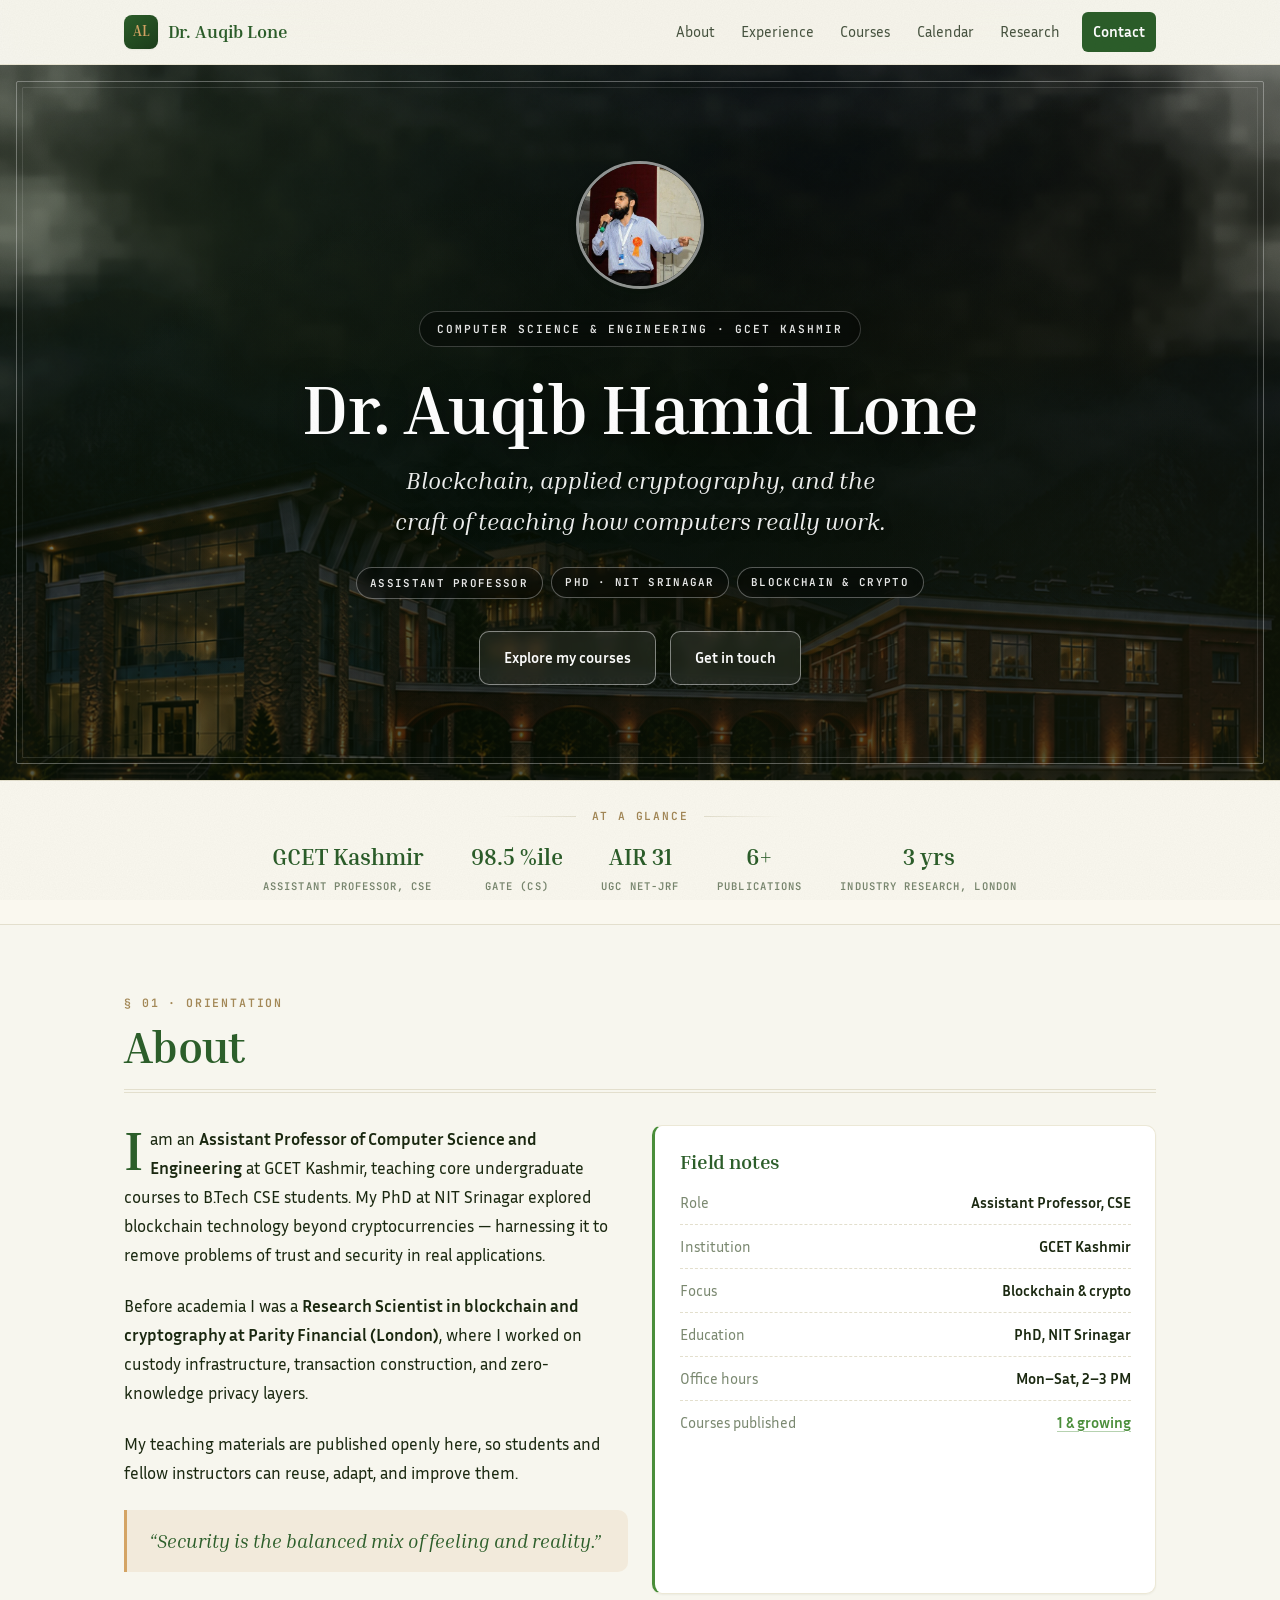
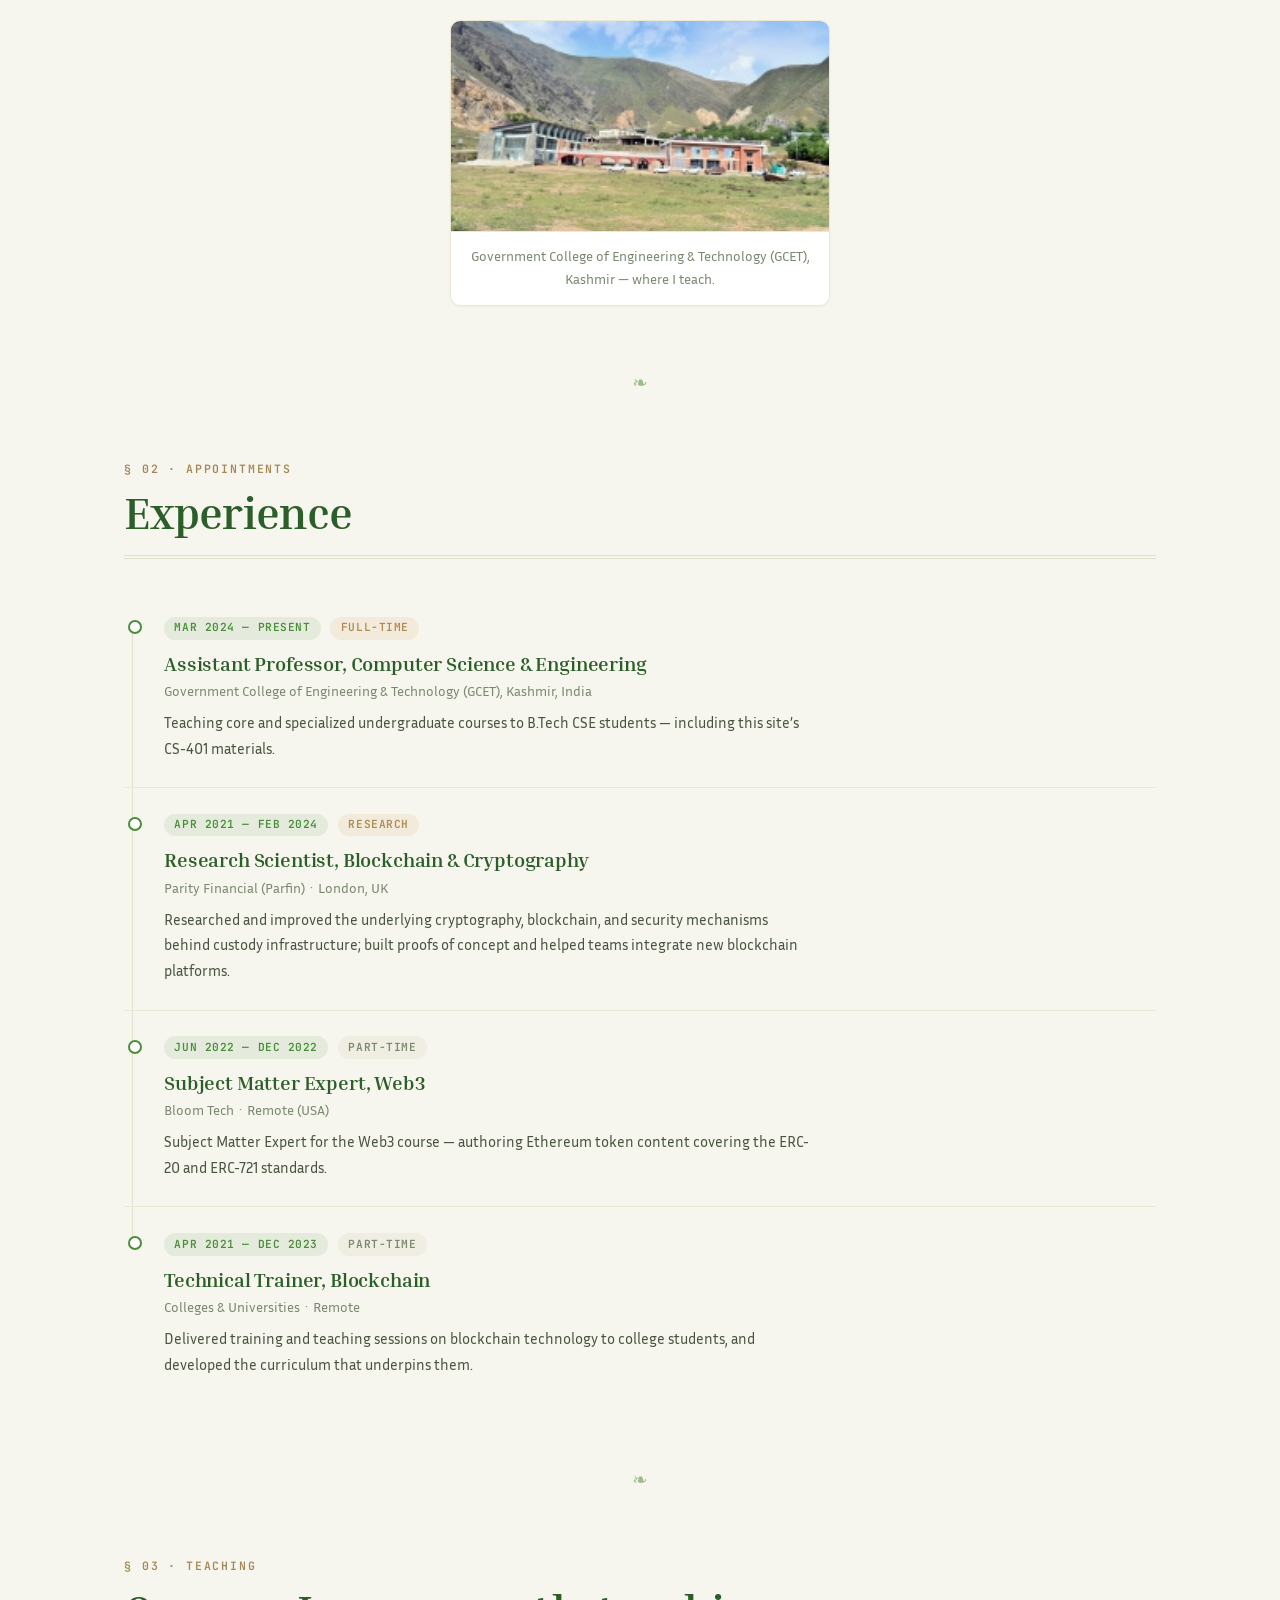
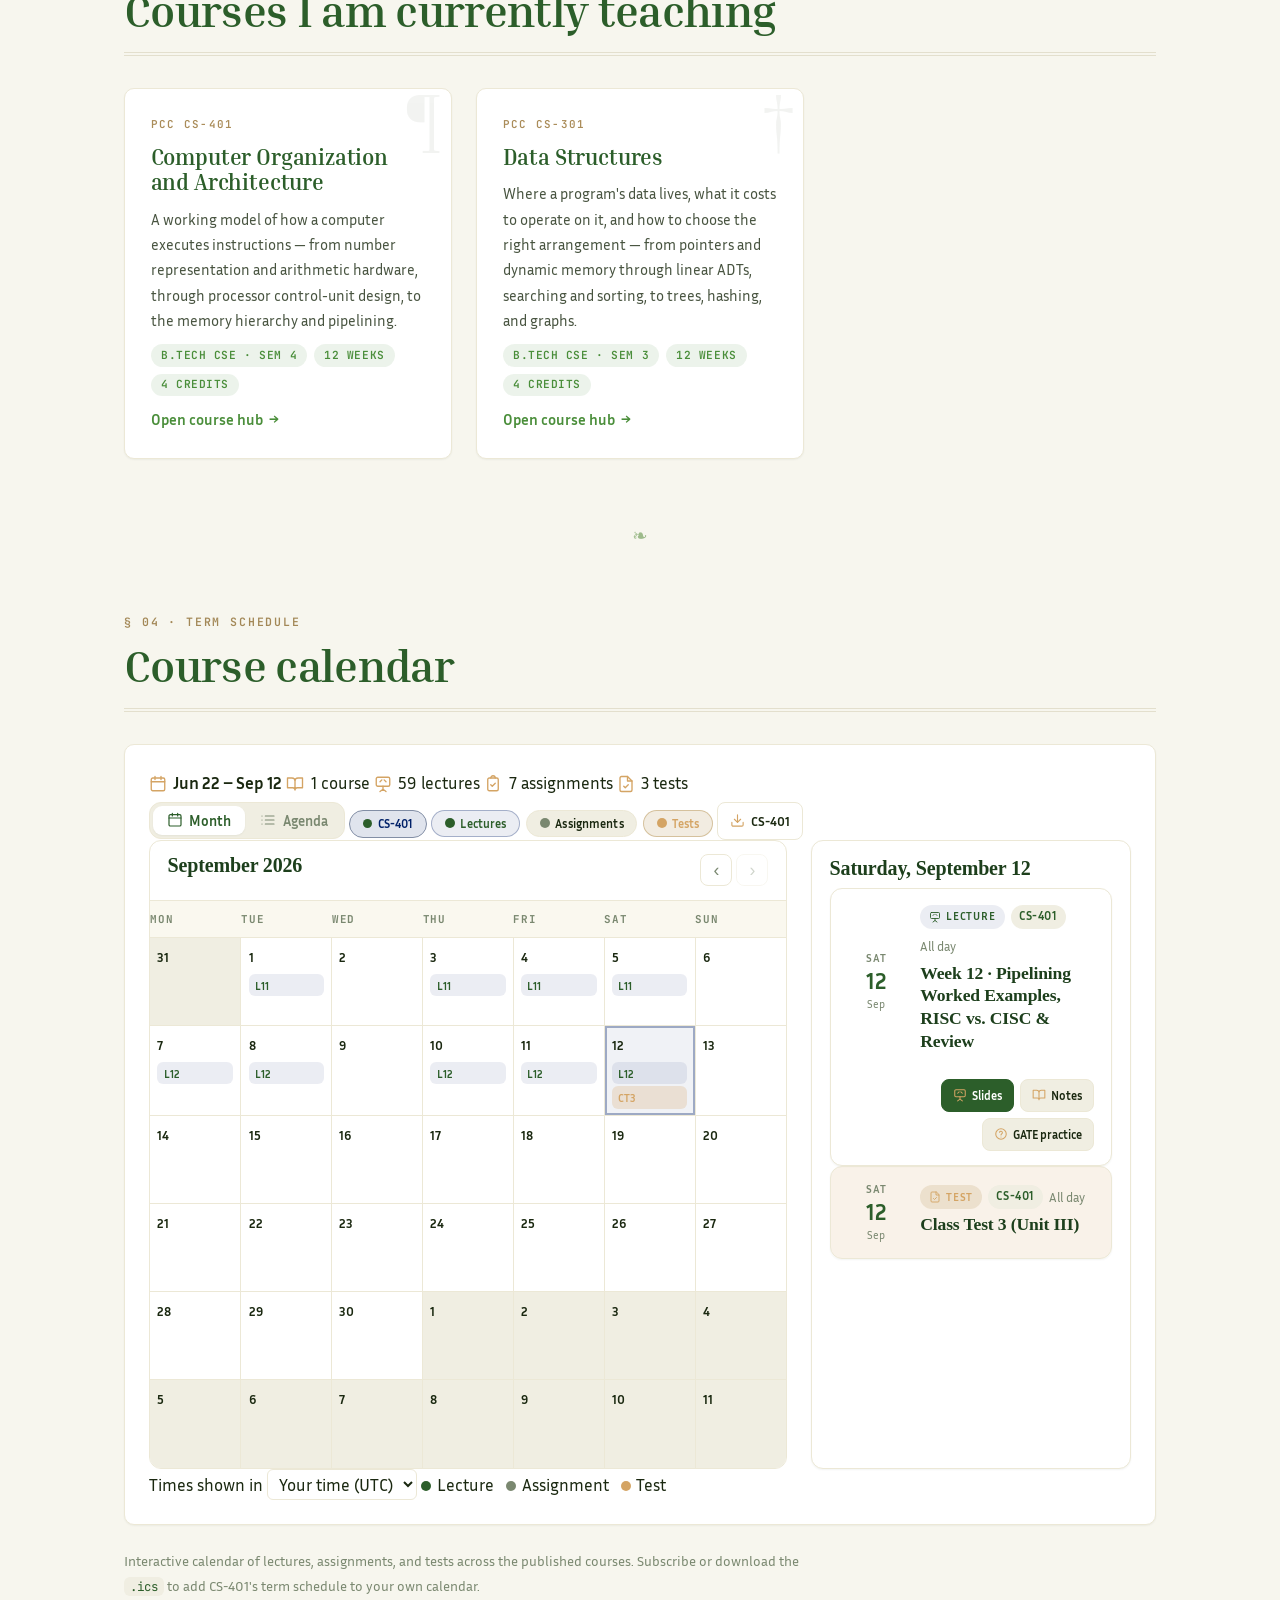
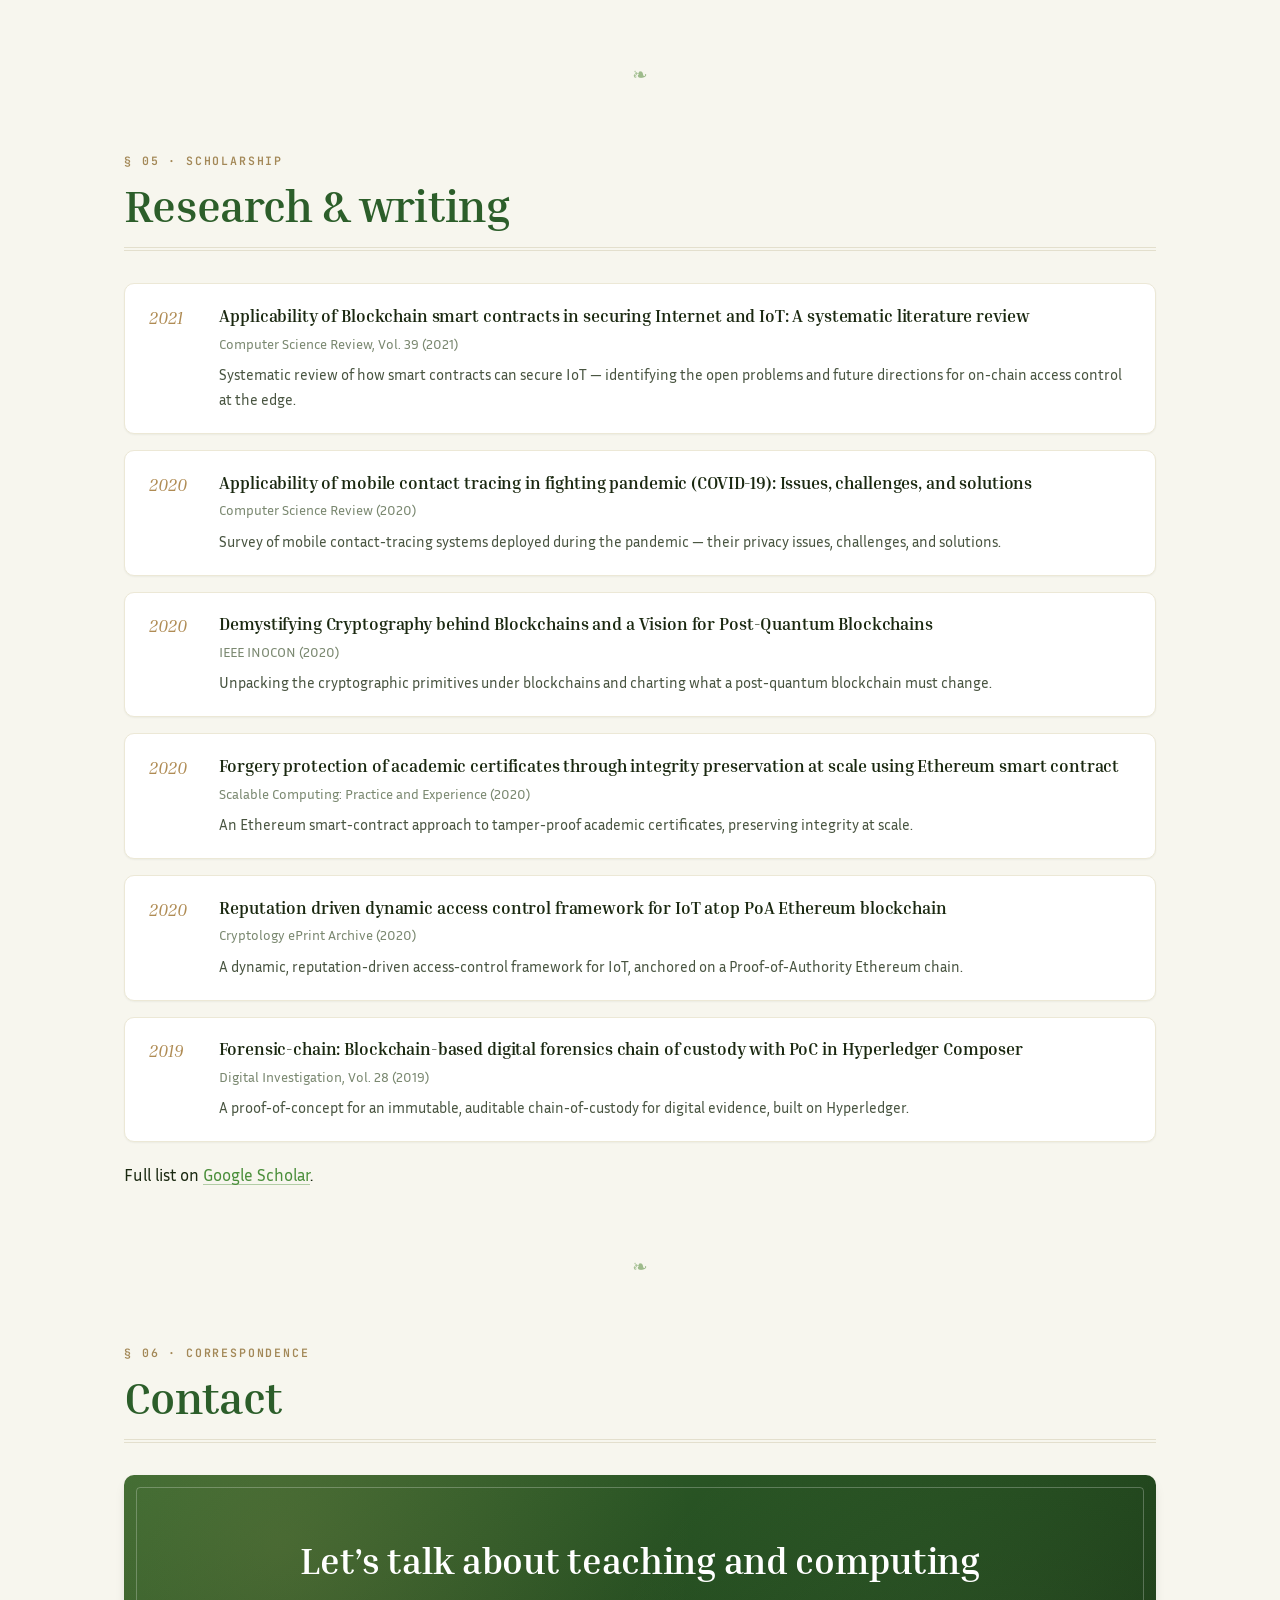
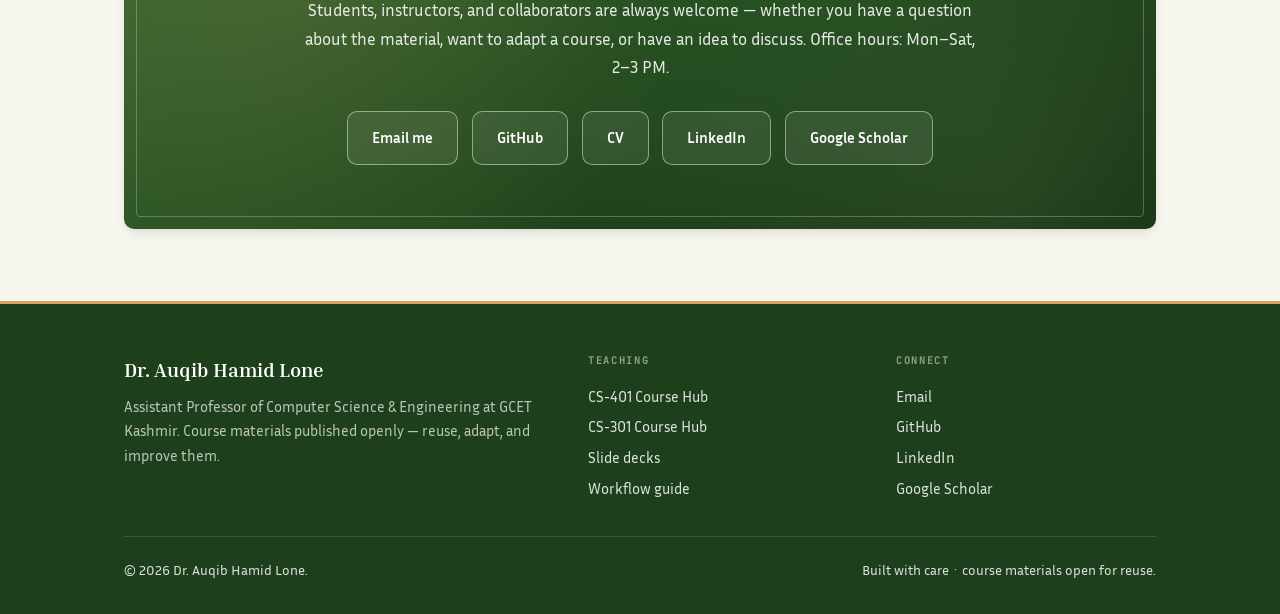
==== docs/index.html @ 28518ee7 "Add GoatCounter analytics for country-level visitor tracking Cloudflare's zone-less Web Analytics be" ====
<!DOCTYPE html>
<!--
  ============================================================
  Personal Academic Portfolio — Dr. Auqib Hamid Lone
  ------------------------------------------------------------
  Assistant Professor of Computer Science and Engineering (GCET Kashmir).
  Courses live at docs/courses/<code>/ and are listed below.
  To add a course: copy a <a class="tile"> block and point the
  href at its hub under docs/courses/.
  Design: shared system in docs/assets/site.css.
  ============================================================
-->
<html lang="en">
<head>
  <meta charset="UTF-8">
  <meta name="viewport" content="width=device-width, initial-scale=1.0">
  <title>Dr. Auqib Hamid Lone — Assistant Professor &amp; Blockchain Researcher</title>
  <meta name="description" content="Dr. Auqib Hamid Lone — Assistant Professor of Computer Science and Engineering at GCET Kashmir, blockchain and applied-cryptography researcher. Open course materials for Computer Organization and Architecture (CS-401).">
  <meta name="author" content="Dr. Auqib Hamid Lone">
  <meta name="theme-color" content="#2c5e2a">

  <!-- Favicon (inline, palette-matching monogram) -->
  <link rel="icon" href="data:image/svg+xml,%3Csvg xmlns='http://www.w3.org/2000/svg' viewBox='0 0 64 64'%3E%3Crect width='64' height='64' rx='14' fill='%232c5e2a'/%3E%3Ctext x='32' y='43' font-family='Georgia,serif' font-size='30' font-weight='700' fill='%23d4a464' text-anchor='middle'%3EAL%3C/text%3E%3C/svg%3E">

  <!-- Open Graph / social sharing -->
  <meta property="og:type" content="profile">
  <meta property="og:title" content="Dr. Auqib Hamid Lone — Teaching &amp; Research Portfolio">
  <meta property="og:description" content="Assistant Professor of Computer Science &amp; Engineering. Blockchain &amp; applied cryptography research. Open course materials for CS-401.">
  <meta property="og:url" content="https://auqib92.github.io/claude-code-my-workflow/">

  <!-- Fonts: Inria Serif display, Inria Sans text, JetBrains Mono labels -->
  <link rel="preconnect" href="https://fonts.googleapis.com">
  <link rel="preconnect" href="https://fonts.gstatic.com" crossorigin>
  <link href="https://fonts.googleapis.com/css2?family=Inria+Serif:ital,wght@0,400;0,700;1,400&family=Inria+Sans:wght@400;600;700&family=JetBrains+Mono:wght@400;600;700&display=swap" rel="stylesheet">
  <link rel="stylesheet" href="assets/site.css">
  <link rel="stylesheet" href="calendar/calendar.css">
</head>
<body>

  <a class="skip-link" href="#main">Skip to content</a>

  <nav class="navbar" id="topnav">
    <div class="container navbar-inner">
      <a class="brand" href="index.html"><span class="mark">AL</span>Dr. Auqib Lone</a>
      <button class="menu-toggle" id="menuToggle" aria-label="Toggle navigation menu" aria-expanded="false">
        <span class="bar"></span><span class="bar"></span><span class="bar"></span>
      </button>
      <div class="nav-links" id="navLinks">
        <a href="#about">About</a>
        <a href="#experience">Experience</a>
        <a href="#courses">Courses</a>
        <a href="#calendar">Calendar</a>
        <a href="#research">Research</a>
        <a href="#contact" class="cta">Contact</a>
      </div>
    </div>
    <div class="nav-progress" id="navProgress"></div>
  </nav>

  <!-- ================= HERO ================= -->
  <header class="hero hero-photo hero-photo--home">
    <div class="hero-frame" aria-hidden="true"></div>
    <div class="hero-content">
      <img class="hero-portrait" src="assets/Images/ProfilePic.jpg" alt="Portrait of Dr. Auqib Hamid Lone">
      <p class="hero-eyebrow">Computer Science &amp; Engineering &middot; GCET Kashmir</p>
      <h1>Dr. Auqib Hamid Lone</h1>
      <p class="hero-tagline">Blockchain, applied cryptography, and the craft of teaching how computers really work.</p>
      <div class="hero-chips">
        <span class="chip-glass">Assistant Professor</span>
        <span class="chip-glass">PhD &middot; NIT Srinagar</span>
        <span class="chip-glass">Blockchain &amp; Crypto</span>
      </div>
      <div class="hero-cta">
        <a href="#courses" class="btn btn-glass">Explore my courses</a>
        <a href="#contact" class="btn btn-glass">Get in touch</a>
      </div>
    </div>
  </header>

  <!-- ================= AT A GLANCE STRIP ================= -->
  <section class="strip" aria-label="At a glance">
    <div class="container">
      <p class="strip-label"><span>At a glance</span></p>
      <ul class="strip-row">
        <li><b>GCET Kashmir</b><span>Assistant Professor, CSE</span></li>
        <li><b>98.5&thinsp;%ile</b><span>GATE (CS)</span></li>
        <li><b>AIR 31</b><span>UGC NET-JRF</span></li>
        <li><b>6+</b><span>Publications</span></li>
        <li><b>3 yrs</b><span>Industry research, London</span></li>
      </ul>
    </div>
  </section>

  <main id="main">

  <!-- ================= ABOUT ================= -->
  <section id="about" class="section">
    <div class="container">
      <div class="section-head">
        <p class="section-eyebrow">&sect; 01 &middot; Orientation</p>
        <h2 class="section-title">About</h2>
      </div>
      <div class="grid-2">
        <div class="prose dropcap">
          <p>I am an <strong>Assistant Professor of Computer Science and Engineering</strong> at GCET Kashmir, teaching core undergraduate courses to B.Tech CSE students. My PhD at NIT Srinagar explored blockchain technology beyond cryptocurrencies — harnessing it to remove problems of trust and security in real applications.</p>
          <p>Before academia I was a <strong>Research Scientist in blockchain and cryptography at Parity Financial (London)</strong>, where I worked on custody infrastructure, transaction construction, and zero-knowledge privacy layers.</p>
          <p>My teaching materials are published openly here, so students and fellow instructors can reuse, adapt, and improve them.</p>
          <blockquote class="pullquote">&ldquo;Security is the balanced mix of feeling and reality.&rdquo;</blockquote>
        </div>
        <aside class="card card-highlight">
          <h3>Field notes</h3>
          <ul class="facts">
            <li><span>Role</span><b>Assistant Professor, CSE</b></li>
            <li><span>Institution</span><b>GCET Kashmir</b></li>
            <li><span>Focus</span><b>Blockchain &amp; crypto</b></li>
            <li><span>Education</span><b>PhD, NIT Srinagar</b></li>
            <li><span>Office hours</span><b>Mon&ndash;Sat, 2&ndash;3 PM</b></li>
            <li><span>Courses published</span><b><a href="#courses">1 &amp; growing</a></b></li>
          </ul>
        </aside>
      </div>
      <figure class="photo-card">
        <img src="assets/Images/College.jpg" alt="Campus of Government College of Engineering and Technology (GCET), Kashmir">
        <figcaption>Government College of Engineering &amp; Technology (GCET), Kashmir &mdash; where I teach.</figcaption>
      </figure>
    </div>
  </section>

  <!-- ================= EXPERIENCE ================= -->
  <section id="experience" class="section">
    <div class="container">
      <div class="section-head">
        <p class="section-eyebrow">&sect; 02 &middot; Appointments</p>
        <h2 class="section-title">Experience</h2>
      </div>
      <div class="rail">
        <div class="rail-item">
          <span class="badge">Mar 2024 &mdash; Present</span>
          <span class="badge badge-accent">Full-time</span>
          <div class="rail-body">
            <h3 class="rail-title">Assistant Professor, Computer Science &amp; Engineering</h3>
            <p class="rail-org">Government College of Engineering &amp; Technology (GCET), Kashmir, India</p>
            <p class="rail-text">Teaching core and specialized undergraduate courses to B.Tech CSE students — including this site&rsquo;s CS-401 materials.</p>
          </div>
        </div>
        <div class="rail-item">
          <span class="badge">Apr 2021 &mdash; Feb 2024</span>
          <span class="badge badge-accent">Research</span>
          <div class="rail-body">
            <h3 class="rail-title">Research Scientist, Blockchain &amp; Cryptography</h3>
            <p class="rail-org">Parity Financial (Parfin) &middot; London, UK</p>
            <p class="rail-text">Researched and improved the underlying cryptography, blockchain, and security mechanisms behind custody infrastructure; built proofs of concept and helped teams integrate new blockchain platforms.</p>
          </div>
        </div>
        <div class="rail-item">
          <span class="badge">Jun 2022 &mdash; Dec 2022</span>
          <span class="badge badge-muted">Part-time</span>
          <div class="rail-body">
            <h3 class="rail-title">Subject Matter Expert, Web3</h3>
            <p class="rail-org">Bloom Tech &middot; Remote (USA)</p>
            <p class="rail-text">Subject Matter Expert for the Web3 course — authoring Ethereum token content covering the ERC-20 and ERC-721 standards.</p>
          </div>
        </div>
        <div class="rail-item">
          <span class="badge">Apr 2021 &mdash; Dec 2023</span>
          <span class="badge badge-muted">Part-time</span>
          <div class="rail-body">
            <h3 class="rail-title">Technical Trainer, Blockchain</h3>
            <p class="rail-org">Colleges &amp; Universities &middot; Remote</p>
            <p class="rail-text">Delivered training and teaching sessions on blockchain technology to college students, and developed the curriculum that underpins them.</p>
          </div>
        </div>
      </div>
    </div>
  </section>

  <!-- ================= COURSES ================= -->
  <section id="courses" class="section">
    <div class="container">
      <div class="section-head">
        <p class="section-eyebrow">&sect; 03 &middot; Teaching</p>
        <h2 class="section-title">Courses I am currently teaching</h2>
      </div>
      <div class="cards">
        <a class="tile" href="courses/cs401/" data-glyph="&para;">
          <span class="kicker">PCC CS-401</span>
          <h3>Computer Organization and Architecture</h3>
          <p>A working model of how a computer executes instructions — from number representation and arithmetic hardware, through processor control-unit design, to the memory hierarchy and pipelining.</p>
          <span class="meta">
            <span class="badge">B.Tech CSE &middot; Sem 4</span>
            <span class="badge">12 weeks</span>
            <span class="badge">4 credits</span>
          </span>
          <span class="go">Open course hub</span>
        </a>
        <a class="tile" href="courses/cs301/" data-glyph="&dagger;">
          <span class="kicker">PCC CS-301</span>
          <h3>Data Structures</h3>
          <p>Where a program's data lives, what it costs to operate on it, and how to choose the right arrangement — from pointers and dynamic memory through linear ADTs, searching and sorting, to trees, hashing, and graphs.</p>
          <span class="meta">
            <span class="badge">B.Tech CSE &middot; Sem 3</span>
            <span class="badge">12 weeks</span>
            <span class="badge">4 credits</span>
          </span>
          <span class="go">Open course hub</span>
        </a>
        <!--
          ADD MORE COURSES: copy the <a class="tile"> block above, change the
          kicker/title/description, and point the href at docs/courses/<code>/.
          For a planned course not yet live, add class "coming", use href="#",
          and remove the <span class="go"> line.
        -->
      </div>
    </div>
  </section>

  <!-- ================= COURSE CALENDAR ================= -->
  <section id="calendar" class="section">
    <div class="container">
      <div class="section-head">
        <p class="section-eyebrow">&sect; 04 &middot; Term schedule</p>
        <h2 class="section-title">Course calendar</h2>
      </div>
      <div class="card">
        <div data-cal-ribbon hidden></div>
        <div data-cal-toolbar></div>
        <div data-cal-view><p class="text-muted">Loading calendar&hellip;</p></div>
        <div data-cal-caption></div>
      </div>
      <p class="text-muted" style="font-size:.9rem">Interactive calendar of lectures, assignments, and tests across the published courses. Subscribe or download the <code>.ics</code> to add CS-401's term schedule to your own calendar.</p>
    </div>
  </section>

  <!-- ================= RESEARCH ================= -->
  <section id="research" class="section">
    <div class="container">
      <div class="section-head">
        <p class="section-eyebrow">&sect; 05 &middot; Scholarship</p>
        <h2 class="section-title">Research &amp; writing</h2>
      </div>
      <div class="pub">
        <div class="yr">2021</div>
        <div>
          <h3>Applicability of Blockchain smart contracts in securing Internet and IoT: A systematic literature review</h3>
          <div class="venue">Computer Science Review, Vol. 39 (2021)</div>
          <p>Systematic review of how smart contracts can secure IoT — identifying the open problems and future directions for on-chain access control at the edge.</p>
        </div>
      </div>
      <div class="pub">
        <div class="yr">2020</div>
        <div>
          <h3>Applicability of mobile contact tracing in fighting pandemic (COVID-19): Issues, challenges, and solutions</h3>
          <div class="venue">Computer Science Review (2020)</div>
          <p>Survey of mobile contact-tracing systems deployed during the pandemic — their privacy issues, challenges, and solutions.</p>
        </div>
      </div>
      <div class="pub">
        <div class="yr">2020</div>
        <div>
          <h3>Demystifying Cryptography behind Blockchains and a Vision for Post-Quantum Blockchains</h3>
          <div class="venue">IEEE INOCON (2020)</div>
          <p>Unpacking the cryptographic primitives under blockchains and charting what a post-quantum blockchain must change.</p>
        </div>
      </div>
      <div class="pub">
        <div class="yr">2020</div>
        <div>
          <h3>Forgery protection of academic certificates through integrity preservation at scale using Ethereum smart contract</h3>
          <div class="venue">Scalable Computing: Practice and Experience (2020)</div>
          <p>An Ethereum smart-contract approach to tamper-proof academic certificates, preserving integrity at scale.</p>
        </div>
      </div>
      <div class="pub">
        <div class="yr">2020</div>
        <div>
          <h3>Reputation driven dynamic access control framework for IoT atop PoA Ethereum blockchain</h3>
          <div class="venue">Cryptology ePrint Archive (2020)</div>
          <p>A dynamic, reputation-driven access-control framework for IoT, anchored on a Proof-of-Authority Ethereum chain.</p>
        </div>
      </div>
      <div class="pub">
        <div class="yr">2019</div>
        <div>
          <h3>Forensic-chain: Blockchain-based digital forensics chain of custody with PoC in Hyperledger Composer</h3>
          <div class="venue">Digital Investigation, Vol. 28 (2019)</div>
          <p>A proof-of-concept for an immutable, auditable chain-of-custody for digital evidence, built on Hyperledger.</p>
        </div>
      </div>
      <p style="margin-top:1.2rem">Full list on <a href="https://scholar.google.com/citations?user=Dr.-Auqib-Hamid-Lone">Google Scholar</a>.</p>
    </div>
  </section>

  <!-- ================= CONTACT ================= -->
  <section id="contact" class="section">
    <div class="container">
      <div class="section-head">
        <p class="section-eyebrow">&sect; 06 &middot; Correspondence</p>
        <h2 class="section-title">Contact</h2>
      </div>
      <div class="contact-band">
        <h2>Let&rsquo;s talk about teaching and computing</h2>
        <p>Students, instructors, and collaborators are always welcome — whether you have a question about the material, want to adapt a course, or have an idea to discuss. Office hours: Mon&ndash;Sat, 2&ndash;3 PM.</p>
        <div class="hero-cta">
          <a class="btn btn-glass" href="mailto:auqib.cse@gcetkashmir.ac.in">Email me</a>
          <a class="btn btn-glass" href="https://github.com/AUQIB92">GitHub</a>
          <a class="btn btn-glass" href="CV/Auqib-Hamid-Lone-CV.pdf">CV</a>
          <a class="btn btn-glass" href="https://www.linkedin.com/in/dr-auqib-hamid-lone-45996067">LinkedIn</a>
          <a class="btn btn-glass" href="https://scholar.google.com/citations?user=Dr.-Auqib-Hamid-Lone">Google Scholar</a>
        </div>
      </div>
    </div>
  </section>

  </main>

  <!-- ================= FOOTER ================= -->
  <footer class="footer">
    <div class="container">
      <div class="footer-grid">
        <div class="footer-brand">
          <p class="footer-wordmark">Dr. Auqib Hamid Lone</p>
          <p class="footer-tagline">Assistant Professor of Computer Science &amp; Engineering at GCET Kashmir. Course materials published openly — reuse, adapt, and improve them.</p>
        </div>
        <div>
          <p class="footer-heading">Teaching</p>
          <ul class="footer-nav">
            <li><a href="courses/cs401/">CS-401 Course Hub</a></li>
            <li><a href="courses/cs301/">CS-301 Course Hub</a></li>
            <li><a href="slides/CS401/">Slide decks</a></li>
            <li><a href="workflow-guide.html">Workflow guide</a></li>
          </ul>
        </div>
        <div>
          <p class="footer-heading">Connect</p>
          <ul class="footer-nav">
            <li><a href="mailto:auqib.cse@gcetkashmir.ac.in">Email</a></li>
            <li><a href="https://github.com/AUQIB92">GitHub</a></li>
            <li><a href="https://www.linkedin.com/in/dr-auqib-hamid-lone-45996067">LinkedIn</a></li>
            <li><a href="https://scholar.google.com/citations?user=Dr.-Auqib-Hamid-Lone">Google Scholar</a></li>
          </ul>
        </div>
      </div>
      <div class="footer-bottom">
        <p>&copy; <span id="year"></span> Dr. Auqib Hamid Lone.</p>
        <p>Built with care &middot; course materials open for reuse.</p>
      </div>
    </div>
  </footer>

  <a class="to-top" href="#" aria-label="Back to top">&uarr;</a>

  <script>
    // Footer year
    document.getElementById('year').textContent = new Date().getFullYear();

    // Mobile menu
    const toggle = document.getElementById('menuToggle');
    const links = document.getElementById('navLinks');
    toggle.addEventListener('click', () => {
      const open = links.classList.toggle('active');
      toggle.classList.toggle('active', open);
      toggle.setAttribute('aria-expanded', open);
      document.body.classList.toggle('menu-open', open);
    });
    links.querySelectorAll('a').forEach(a => a.addEventListener('click', () => {
      links.classList.remove('active');
      toggle.classList.remove('active');
      toggle.setAttribute('aria-expanded', 'false');
      document.body.classList.remove('menu-open');
    }));

    // Navbar shadow, reading progress, back-to-top
    const nav = document.getElementById('topnav');
    const progress = document.getElementById('navProgress');
    const totop = document.querySelector('.to-top');
    addEventListener('scroll', () => {
      nav.classList.toggle('scrolled', scrollY > 8);
      totop.classList.toggle('visible', scrollY > 520);
      const max = document.documentElement.scrollHeight - innerHeight;
      progress.style.transform = 'scaleX(' + (max > 0 ? Math.min(scrollY / max, 1) : 0) + ')';
    }, { passive: true });
    totop.addEventListener('click', (e) => { e.preventDefault(); scrollTo({ top: 0, behavior: 'smooth' }); });
  </script>

  <script src="calendar/calendar.js"></script>
  <script>if (window.calendarInit) window.calendarInit();</script>

  <!-- Cloudflare Web Analytics -->
  <script type='module' src='https://static.cloudflareinsights.com/beacon.min.js' data-cf-beacon='{"token": "a1fe2658b43b4757be5204e3c4812746"}'></script>
  <!-- End Cloudflare Web Analytics -->

  <!-- GoatCounter Analytics -->
  <script data-goatcounter="https://academic-workflow.goatcounter.com/count"
          async src="//gc.zgo.at/count.js"></script>
  <!-- End GoatCounter Analytics -->

</body>
</html>
---- docs/assets/site.css ----
/* ==========================================================================
   Dr. Auqib Hamid Lone — teaching & research pages
   Design language: a scholarly field manual.
   Cedar green + brass on paper; Inria Serif display, Inria Sans text,
   JetBrains Mono for technical labels. Light & dark via color-scheme.
   ========================================================================== */

:root {
  color-scheme: light;

  --primary: #2c5e2a;
  --primary-dark: #1d3f1c;
  --secondary: #4a8e3a;
  --accent: #d4a464;
  --ink: #1a2810;
  --ink-soft: #485440;
  --muted: #7a8870;
  --surface: #ffffff;
  --surface-alt: #faf8ef;
  --surface-sunken: #f0eee2;
  --page-bg: #f7f6ee;
  --border: #e3dfcd;
  --border-soft: #ece8d6;
  --glow: rgba(212, 164, 100, 0.14);
  --glow-strong: rgba(212, 164, 100, 0.24);

  --font-display: "Inria Serif", "Iowan Old Style", Georgia, serif;
  --font-body: "Inria Sans", system-ui, -apple-system, "Segoe UI", sans-serif;
  --font-mono: "JetBrains Mono", ui-monospace, SFMono-Regular, monospace;

  --radius-sm: 6px;
  --radius: 10px;
  --radius-pill: 999px;

  --shadow-xs: 0 1px 2px rgba(20, 30, 10, 0.05);
  --shadow: 0 1px 2px rgba(20, 30, 10, 0.05), 0 2px 6px rgba(20, 30, 10, 0.06);
  --shadow-md: 0 6px 14px -4px rgba(20, 30, 10, 0.12), 0 2px 6px -2px rgba(20, 30, 10, 0.06);

  --ease: cubic-bezier(0.2, 0, 0, 1);
  --fast: 140ms;
  --med: 220ms;

  --nav-h: 64px;
}

@media (prefers-color-scheme: dark) {
  :root {
    color-scheme: dark;

    --primary: #8edc6f;
    --primary-dark: #6cbb50;
    --secondary: #a4e486;
    --accent: #e6b87a;
    --ink: #eef4e6;
    --ink-soft: #c2cfb6;
    --muted: #8b9881;
    --surface: #16201a;
    --surface-alt: #1c2820;
    --surface-sunken: #11180e;
    --page-bg: #0c130a;
    --border: #29362a;
    --border-soft: #1f2a20;
    --glow: rgba(230, 184, 122, 0.12);
    --glow-strong: rgba(230, 184, 122, 0.22);

    --shadow-xs: 0 1px 2px rgba(0, 0, 0, 0.4);
    --shadow: 0 1px 2px rgba(0, 0, 0, 0.4), 0 2px 6px rgba(0, 0, 0, 0.45);
    --shadow-md: 0 6px 14px -4px rgba(0, 0, 0, 0.55), 0 2px 6px -2px rgba(0, 0, 0, 0.4);
  }
}

/* ---------- Base ---------- */

* { box-sizing: border-box; margin: 0; padding: 0; }

::selection { background: var(--secondary); color: #fff; }
@media (prefers-color-scheme: dark) { ::selection { color: #0a1005; } }

html {
  scroll-behavior: smooth;
  scroll-padding-top: calc(var(--nav-h) + 12px);
  scrollbar-color: var(--border) transparent;
  scrollbar-width: thin;
}

body {
  font-family: var(--font-body);
  font-size: 17px;
  line-height: 1.7;
  color: var(--ink);
  background-color: var(--page-bg);
  background-image: radial-gradient(1100px 420px at 50% -120px, var(--glow), transparent 70%);
  background-repeat: no-repeat;
  min-width: 320px;
  -webkit-font-smoothing: antialiased;
  -moz-osx-font-smoothing: grayscale;
  overflow-wrap: break-word;
}

/* Paper grain — a barely-there film over everything */
body::after {
  content: "";
  position: fixed;
  inset: 0;
  z-index: 2000;
  pointer-events: none;
  opacity: 0.05;
  background-image: url("data:image/svg+xml,%3Csvg xmlns='http://www.w3.org/2000/svg' width='160' height='160'%3E%3Cfilter id='n'%3E%3CfeTurbulence type='fractalNoise' baseFrequency='0.85' numOctaves='2' stitchTiles='stitch'/%3E%3CfeColorMatrix type='matrix' values='0 0 0 0 0 0 0 0 0 0 0 0 0 0 0 0 0 0 0.6 0'/%3E%3C/filter%3E%3Crect width='100%25' height='100%25' filter='url(%23n)'/%3E%3C/svg%3E");
}
@media (prefers-color-scheme: dark) { body::after { filter: invert(1); opacity: 0.045; } }

body.menu-open { overflow: hidden; }

a { color: var(--secondary); text-decoration: none; transition: color var(--fast) var(--ease); }
a:hover { color: var(--primary); }

p a,
li a {
  text-decoration: underline;
  text-decoration-thickness: 1px;
  text-underline-offset: 0.2em;
  text-decoration-color: color-mix(in srgb, var(--secondary) 40%, transparent);
}
p a:hover,
li a:hover { text-decoration-color: var(--primary); text-decoration-thickness: 2px; }

:focus-visible {
  outline: 2px solid color-mix(in srgb, var(--secondary) 55%, transparent);
  outline-offset: 3px;
  border-radius: 4px;
}

h1, h2, h3, h4 {
  font-family: var(--font-display);
  font-weight: 700;
  line-height: 1.18;
  color: var(--primary);
  letter-spacing: -0.008em;
}

p { margin-bottom: 1.4rem; }
ul, ol { margin-bottom: 1.4rem; padding-left: 1.4rem; }
li { margin-bottom: 0.35rem; }
li::marker { color: color-mix(in srgb, var(--accent) 70%, var(--muted)); }

code {
  font-family: var(--font-mono);
  font-size: 0.86em;
  background: var(--surface-sunken);
  padding: 1px 6px;
  border-radius: var(--radius-sm);
  color: var(--primary);
}

.container { max-width: 1080px; margin: 0 auto; padding: 0 1.5rem; }
@media (max-width: 576px) { .container { padding: 0 1rem; } }

.skip-link {
  position: absolute;
  left: 1rem;
  top: -3rem;
  z-index: 1200;
  background: var(--primary);
  color: #fff;
  padding: 0.5rem 1rem;
  border-radius: var(--radius-sm);
  font-weight: 600;
  transition: top var(--med) var(--ease);
}
.skip-link:focus { top: 0.75rem; color: #fff; }

/* ---------- Navbar ---------- */

.navbar {
  position: sticky;
  top: 0;
  z-index: 1000;
  background-color: color-mix(in srgb, var(--page-bg) 86%, transparent);
  border-bottom: 1px solid var(--border-soft);
  backdrop-filter: saturate(140%) blur(14px);
  -webkit-backdrop-filter: saturate(140%) blur(14px);
  transition: box-shadow var(--med) var(--ease), border-color var(--med) var(--ease);
}
.navbar.scrolled { border-bottom-color: var(--border); box-shadow: var(--shadow); }

.navbar-inner {
  height: var(--nav-h);
  display: flex;
  justify-content: space-between;
  align-items: center;
  gap: 1rem;
}

.brand {
  font-family: var(--font-display);
  font-weight: 700;
  font-size: 1.12rem;
  letter-spacing: -0.008em;
  color: var(--primary);
  white-space: nowrap;
  display: inline-flex;
  align-items: center;
  gap: 0.6rem;
}
.brand:hover { color: var(--primary); }
.brand .mark {
  width: 34px;
  height: 34px;
  border-radius: 8px;
  display: grid;
  place-items: center;
  background: linear-gradient(145deg, var(--primary), var(--primary-dark));
  color: var(--accent);
  font-family: var(--font-display);
  font-size: 0.85rem;
  box-shadow: var(--shadow-xs);
}
@media (prefers-color-scheme: dark) {
  .brand .mark { color: #0a1005; background: linear-gradient(145deg, var(--primary), var(--primary-dark)); }
}

.nav-links { display: flex; align-items: center; gap: 0.25rem; }
.nav-links a {
  color: var(--ink-soft);
  font-weight: 500;
  font-size: 0.93rem;
  padding: 0.45rem 0.7rem;
  border-radius: var(--radius-sm);
}
.nav-links a:hover {
  color: var(--primary);
  background-color: color-mix(in srgb, var(--secondary) 9%, transparent);
}
.nav-links a.cta {
  color: #fff;
  background: var(--primary);
  font-weight: 600;
  margin-left: 0.4rem;
}
.nav-links a.cta:hover { background: var(--primary-dark); color: #fff; }
@media (prefers-color-scheme: dark) {
  .nav-links a.cta { color: #0a1005; }
  .nav-links a.cta:hover { color: #0a1005; }
}

/* Reading-progress hairline along the navbar's lower edge */
.nav-progress {
  position: absolute;
  left: 0;
  right: 0;
  bottom: -1px;
  height: 2px;
  background: linear-gradient(90deg, var(--secondary), var(--accent));
  transform: scaleX(0);
  transform-origin: 0 50%;
  pointer-events: none;
}

/* Hamburger */
.menu-toggle {
  display: none;
  width: 44px;
  height: 44px;
  background: transparent;
  border: none;
  cursor: pointer;
  position: relative;
  flex-shrink: 0;
}
.menu-toggle .bar {
  position: absolute;
  left: 10px;
  right: 10px;
  height: 2px;
  border-radius: 2px;
  background: var(--ink);
  transition: transform var(--med) var(--ease), opacity var(--med) var(--ease);
}
.menu-toggle .bar:nth-child(1) { top: 14px; }
.menu-toggle .bar:nth-child(2) { top: 21px; }
.menu-toggle .bar:nth-child(3) { top: 28px; }
.menu-toggle.active .bar:nth-child(1) { transform: translateY(7px) rotate(-45deg); }
.menu-toggle.active .bar:nth-child(2) { opacity: 0; }
.menu-toggle.active .bar:nth-child(3) { transform: translateY(-7px) rotate(45deg); }

@media (max-width: 860px) {
  .navbar { backdrop-filter: none; -webkit-backdrop-filter: none; background: var(--page-bg); }
  .menu-toggle { display: block; z-index: 1010; }
  .nav-links {
    position: fixed;
    inset: 0;
    z-index: 1005;
    flex-direction: column;
    align-items: stretch;
    justify-content: flex-start;
    gap: 0;
    background: var(--page-bg);
    padding: 84px 1.5rem 1.5rem;
    overflow-y: auto;
    transform: translateY(-8px);
    opacity: 0;
    pointer-events: none;
    transition: opacity var(--med) var(--ease), transform var(--med) var(--ease);
  }
  .nav-links.active { transform: none; opacity: 1; pointer-events: auto; }
  .nav-links a {
    font-family: var(--font-display);
    font-size: 1.3rem;
    font-weight: 700;
    color: var(--ink);
    padding: 1rem 0.5rem;
    border-bottom: 1px solid var(--border-soft);
    border-radius: 0;
  }
  .nav-links a.cta { background: none; color: var(--primary); margin-left: 0; }
}

/* ---------- Hero ---------- */

.hero {
  position: relative;
  overflow: hidden;
  min-height: clamp(420px, 56vh, 600px);
  display: flex;
  align-items: center;
  justify-content: center;
  text-align: center;
  color: #fff;
  padding: clamp(3rem, 8vw, 6rem) 1.5rem;
  background:
    radial-gradient(ellipse 62% 58% at 50% 58%, rgba(8, 18, 4, 0.42) 0%, transparent 76%),
    linear-gradient(180deg, rgba(8, 18, 4, 0.30) 0%, rgba(8, 18, 4, 0.68) 100%),
    radial-gradient(circle at 18% 22%, rgba(164, 228, 134, 0.20), transparent 46%),
    radial-gradient(circle at 84% 78%, rgba(212, 164, 100, 0.16), transparent 50%),
    linear-gradient(155deg, #35682f 0%, #22491e 48%, #12290f 100%);
}

/* faint engraved contour rings over the hero field */
.hero::before {
  content: "";
  position: absolute;
  inset: 0;
  z-index: 0;
  opacity: 0.07;
  background-image: url("data:image/svg+xml,%3Csvg xmlns='http://www.w3.org/2000/svg' width='240' height='240' viewBox='0 0 240 240'%3E%3Cg fill='none' stroke='%23ffffff' stroke-width='1'%3E%3Ccircle cx='120' cy='120' r='34'/%3E%3Ccircle cx='120' cy='120' r='58'/%3E%3Ccircle cx='120' cy='120' r='84'/%3E%3Ccircle cx='120' cy='120' r='112'/%3E%3C/g%3E%3C/svg%3E");
  background-size: 240px 240px;
}

/* ---------- Course hero photo backgrounds ----------
   Per-course hero photo, composited with the exact same overlay-gradient
   recipe as the default ".hero" background (so brightness/contrast for the
   title text stays consistent) with the photo swapped in as the base layer
   instead of the plain color gradient. Add class "hero-photo hero-photo--
   <course>" on a course hub's <header class="hero ..."> and define a
   ".hero.hero-photo--<course>" override here pointing at the image. */

.hero.hero-photo--cs401 {
  background-image:
    radial-gradient(ellipse 62% 58% at 50% 58%, rgba(8, 18, 4, 0.42) 0%, transparent 76%),
    linear-gradient(180deg, rgba(8, 18, 4, 0.32) 0%, rgba(8, 18, 4, 0.70) 100%),
    radial-gradient(circle at 18% 22%, rgba(164, 228, 134, 0.14), transparent 46%),
    radial-gradient(circle at 84% 78%, rgba(212, 164, 100, 0.12), transparent 50%),
    url("../public/COA.png");
  background-size: cover;
  background-position: center;
}
.hero.hero-photo--cs401::before { content: none; }

/* Homepage hero: teaching montage as the base layer (same overlay recipe
   as the cs401 photo so title text stays readable). */
.hero.hero-photo--home {
  background-image:
    radial-gradient(ellipse 62% 58% at 50% 58%, rgba(8, 18, 4, 0.42) 0%, transparent 76%),
    linear-gradient(180deg, rgba(8, 18, 4, 0.32) 0%, rgba(8, 18, 4, 0.70) 100%),
    radial-gradient(circle at 18% 22%, rgba(164, 228, 134, 0.14), transparent 46%),
    radial-gradient(circle at 84% 78%, rgba(212, 164, 100, 0.12), transparent 50%),
    url("../public/MyBackground.png");
  background-size: cover;
  background-position: center;
}
.hero.hero-photo--home::before { content: none; }

/* Engraved double frame, like a book plate */
.hero-frame {
  position: absolute;
  inset: 16px;
  border: 1px solid rgba(255, 255, 255, 0.32);
  border-radius: 2px;
  pointer-events: none;
  z-index: 1;
}
.hero-frame::before {
  content: "";
  position: absolute;
  inset: 5px;
  border: 1px solid rgba(255, 255, 255, 0.12);
  border-radius: 1px;
}

.hero-content { position: relative; z-index: 2; max-width: 820px; margin: 0 auto; }

.hero-eyebrow {
  display: inline-flex;
  align-items: center;
  gap: 0.6rem;
  font-family: var(--font-mono);
  font-size: 0.7rem;
  font-weight: 600;
  letter-spacing: 0.18em;
  text-transform: uppercase;
  color: rgba(255, 255, 255, 0.9);
  background: rgba(0, 0, 0, 0.30);
  border: 1px solid rgba(255, 255, 255, 0.20);
  border-radius: var(--radius-pill);
  padding: 0.45rem 1.1rem;
  margin-bottom: 1.5rem;
  backdrop-filter: blur(8px);
  -webkit-backdrop-filter: blur(8px);
}

.hero h1 {
  font-size: clamp(2.5rem, 1.1rem + 5vw, 4.4rem);
  color: #fff;
  line-height: 1.04;
  letter-spacing: -0.02em;
  margin-bottom: 1rem;
  text-wrap: balance;
  text-shadow: 0 2px 28px rgba(0, 0, 0, 0.5);
}

.hero-tagline {
  font-family: var(--font-display);
  font-style: italic;
  font-size: clamp(1.1rem, 0.6rem + 1.2vw, 1.5rem);
  color: rgba(255, 255, 255, 0.94);
  max-width: 44ch;
  margin: 0 auto 1.6rem;
  text-wrap: balance;
  text-shadow: 0 1px 14px rgba(0, 0, 0, 0.4);
}

.hero-chips {
  display: flex;
  gap: 0.5rem;
  justify-content: center;
  flex-wrap: wrap;
  margin-bottom: 2rem;
}

.chip-glass {
  font-family: var(--font-mono);
  font-size: 0.68rem;
  font-weight: 600;
  letter-spacing: 0.12em;
  text-transform: uppercase;
  color: rgba(255, 255, 255, 0.92);
  background: rgba(0, 0, 0, 0.28);
  border: 1px solid rgba(255, 255, 255, 0.32);
  border-radius: var(--radius-pill);
  padding: 0.34rem 0.85rem;
  backdrop-filter: blur(6px);
  -webkit-backdrop-filter: blur(6px);
}

.hero-cta { display: flex; gap: 0.85rem; justify-content: center; flex-wrap: wrap; }

.btn {
  display: inline-flex;
  align-items: center;
  gap: 0.45rem;
  padding: 0.8rem 1.5rem;
  border-radius: var(--radius);
  font-weight: 600;
  font-size: 0.95rem;
  cursor: pointer;
  border: 1px solid var(--primary);
  background: var(--primary);
  color: #fff;
  transition: background-color var(--fast) var(--ease), border-color var(--fast) var(--ease), color var(--fast) var(--ease), transform var(--fast) var(--ease);
}
.btn:hover { background: var(--primary-dark); border-color: var(--primary-dark); color: #fff; }
.btn:active { transform: translateY(1px); }
@media (prefers-color-scheme: dark) { .btn, .btn:hover { color: #0a1005; } }

.btn-glass {
  background: rgba(255, 255, 255, 0.08);
  border: 1px solid rgba(255, 255, 255, 0.45);
  color: #fff;
  backdrop-filter: blur(6px);
  -webkit-backdrop-filter: blur(6px);
}
.btn-glass:hover {
  background: rgba(255, 255, 255, 0.18);
  border-color: rgba(255, 255, 255, 0.85);
  color: #fff;
}

/* Compact hero for inner pages */
.hero-compact { min-height: 0; padding: clamp(2.6rem, 6vw, 4.2rem) 1.5rem; }
.hero-compact h1 { font-size: clamp(2rem, 1rem + 3.4vw, 3.2rem); }
.hero-compact .hero-tagline { margin-bottom: 1.3rem; }

/* ---------- Fact strip (between hero and first section) ---------- */

.strip {
  background: var(--surface-alt);
  border-top: 1px solid var(--border);
  border-bottom: 1px solid var(--border);
  padding: 1.6rem 0;
}
.strip-label {
  display: flex;
  align-items: center;
  justify-content: center;
  gap: 1rem;
  margin-bottom: 1.1rem;
  font-family: var(--font-mono);
  font-size: 0.7rem;
  font-weight: 600;
  letter-spacing: 0.16em;
  text-transform: uppercase;
  text-align: center;
  color: color-mix(in srgb, var(--accent) 65%, var(--ink-soft));
}
@media (prefers-color-scheme: dark) { .strip-label { color: var(--accent); } }
.strip-label::before,
.strip-label::after {
  content: "";
  height: 1px;
  width: clamp(1.25rem, 9vw, 5rem);
  background: linear-gradient(90deg, transparent, var(--border));
}
.strip-label::after { background: linear-gradient(90deg, var(--border), transparent); }

.strip-row {
  list-style: none;
  margin: 0;
  padding: 0;
  display: flex;
  flex-wrap: wrap;
  align-items: baseline;
  justify-content: center;
  gap: 0.5rem 2.4rem;
}
.strip-row li {
  margin: 0;
  font-family: var(--font-display);
  font-size: 1.02rem;
  color: var(--ink-soft);
  text-align: center;
}
.strip-row li b {
  display: block;
  font-size: 1.45rem;
  color: var(--primary);
  line-height: 1.2;
}
.strip-row li span {
  font-family: var(--font-mono);
  font-size: 0.66rem;
  font-weight: 600;
  letter-spacing: 0.1em;
  text-transform: uppercase;
  color: var(--muted);
}
@media (max-width: 576px) {
  .strip-label::before, .strip-label::after { display: none; }
  .strip-label { font-size: 0.63rem; }
}

/* ---------- Sections ---------- */

.section { padding: 4.2rem 0 0; position: relative; }

/* Aldus-leaf divider between chapters */
.section:not(:last-of-type)::after {
  content: "\2767";
  display: block;
  text-align: center;
  font-size: 1.15rem;
  line-height: 1;
  color: color-mix(in srgb, var(--secondary) 45%, var(--border));
  margin-top: 4.2rem;
}

.section-head {
  margin-bottom: 2rem;
  padding-bottom: 1rem;
  border-bottom: 4px double var(--border);
}
.section-eyebrow {
  font-family: var(--font-mono);
  font-size: 0.72rem;
  font-weight: 600;
  letter-spacing: 0.16em;
  text-transform: uppercase;
  color: color-mix(in srgb, var(--accent) 65%, var(--ink-soft));
  margin-bottom: 0.5rem;
}
@media (prefers-color-scheme: dark) { .section-eyebrow { color: var(--accent); } }
.section-title {
  font-size: clamp(1.85rem, 0.9rem + 2.5vw, 2.8rem);
  letter-spacing: -0.015em;
  margin: 0;
  text-wrap: balance;
}

.section > .container > p, .prose p { max-width: 76ch; }

/* Drop cap for lead paragraphs */
.dropcap > p:first-of-type::first-letter {
  font-family: var(--font-display);
  font-weight: 700;
  font-size: 3.2em;
  float: left;
  line-height: 0.8;
  padding: 0.06em 0.12em 0 0;
  color: var(--primary);
}

/* ---------- Cards ---------- */

.card {
  background: var(--surface);
  border: 1px solid var(--border-soft);
  border-radius: var(--radius);
  padding: 1.5rem;
  margin-bottom: 1.5rem;
  box-shadow: var(--shadow-xs);
}
@media (prefers-color-scheme: dark) { .card { border-color: var(--border); } }

.card-highlight {
  border-left: 3px solid var(--secondary);
  padding-left: calc(1.5rem + 1px);
}

.card h3 { font-size: 1.25rem; margin-bottom: 0.5rem; }
.card h4 { font-size: 1.1rem; margin-bottom: 0.35rem; }
.card > :last-child { margin-bottom: 0; }

.grid-2 { display: grid; grid-template-columns: repeat(2, minmax(0, 1fr)); gap: 1.5rem; }
.grid-2 .card { margin-bottom: 0; }
@media (max-width: 720px) { .grid-2 { grid-template-columns: 1fr; } }

/* ---------- Photos ---------- */

.hero-portrait {
  display: block;
  width: 128px;
  height: 128px;
  margin: 0 auto 1.4rem;
  border-radius: 50%;
  object-fit: cover;
  border: 3px solid rgba(255, 255, 255, 0.55);
  box-shadow: var(--shadow-md);
}

.photo-card {
  max-width: 380px;
  margin: 1.6rem auto 0;
  background: var(--surface);
  border: 1px solid var(--border-soft);
  border-radius: var(--radius);
  overflow: hidden;
  box-shadow: var(--shadow-xs);
}
.photo-card img { display: block; width: 100%; height: 210px; object-fit: cover; }
.photo-card figcaption {
  padding: 0.85rem 1.1rem;
  font-size: 0.85rem;
  color: var(--muted);
  text-align: center;
  border-top: 1px solid var(--border-soft);
}
@media (prefers-color-scheme: dark) { .photo-card { border-color: var(--border); } }

/* Pull quote */
.pullquote {
  font-family: var(--font-display);
  font-style: italic;
  font-size: 1.2rem;
  line-height: 1.55;
  color: var(--primary);
  background: var(--glow);
  border-left: 3px solid var(--accent);
  border-radius: 0 var(--radius) var(--radius) 0;
  padding: 1rem 1.4rem;
  margin: 1.4rem 0;
}

/* Alert callout */
.alert {
  background: var(--glow);
  border: 1px solid color-mix(in srgb, var(--accent) 28%, transparent);
  border-left: 3px solid var(--accent);
  padding: 1rem 1.4rem;
  margin-bottom: 1.5rem;
  border-radius: var(--radius);
  font-size: 0.95rem;
}
.alert p:last-child { margin-bottom: 0; }

/* Fact list inside cards */
.facts { list-style: none; padding: 0; margin: 0; }
.facts li {
  display: flex;
  justify-content: space-between;
  gap: 1rem;
  padding: 0.55rem 0;
  margin: 0;
  border-bottom: 1px dashed var(--border);
  font-size: 0.93rem;
}
.facts li:last-child { border-bottom: none; }
.facts li span { color: var(--muted); }
.facts li b { color: var(--ink); font-weight: 600; text-align: right; }
.facts li a { color: var(--secondary); font-weight: 600; }

/* ---------- Utilities ---------- */

.text-muted { color: var(--muted); }

/* ---------- Badges & chips ---------- */

.badge {
  display: inline-flex;
  align-items: center;
  gap: 0.3rem;
  font-family: var(--font-mono);
  font-size: 0.7rem;
  font-weight: 600;
  letter-spacing: 0.05em;
  text-transform: uppercase;
  line-height: 1.4;
  color: var(--secondary);
  background: color-mix(in srgb, var(--secondary) 10%, transparent);
  border-radius: var(--radius-pill);
  padding: 0.22rem 0.65rem;
  white-space: nowrap;
}
.badge-accent { background: var(--glow); color: color-mix(in srgb, var(--accent) 80%, var(--ink)); }
.badge-muted { background: var(--surface-sunken); color: var(--muted); }
@media (prefers-color-scheme: dark) {
  .badge-accent { color: var(--accent); }
}

/* ---------- Rail ledger (timeline / lecture list) ---------- */

.rail { margin: 0 0 1.5rem; }
.rail-item {
  position: relative;
  padding: 1.6rem 0 1.6rem 2.5rem;
  display: flex;
  flex-wrap: wrap;
  align-items: center;
  gap: 0.45rem 0.6rem;
}
.rail-item + .rail-item { border-top: 1px solid var(--border-soft); }

/* the connecting rail */
.rail-item::before {
  content: "";
  position: absolute;
  left: 0.5rem;
  top: 0;
  bottom: 0;
  width: 1px;
  background: var(--border);
}
.rail-item:first-child::before { top: 2rem; }
.rail-item:last-child::before { bottom: auto; height: 2rem; }

/* the node on the rail */
.rail-item::after {
  content: "";
  position: absolute;
  left: calc(0.5rem - 4.5px);
  top: 1.8rem;
  width: 10px;
  height: 10px;
  border-radius: 50%;
  background: var(--surface);
  border: 2px solid var(--secondary);
}
.rail-item.dim::after { border-color: var(--border); background: var(--surface-sunken); }

.rail-body { flex-basis: 100%; order: 6; }
.rail-title {
  font-family: var(--font-display);
  font-weight: 700;
  font-size: 1.28rem;
  color: var(--primary);
  letter-spacing: -0.008em;
  margin: 0.3rem 0 0.2rem;
}
.rail-org { font-size: 0.9rem; color: var(--muted); margin-bottom: 0.4rem; }
.rail-text { font-size: 0.95rem; color: var(--ink-soft); max-width: 72ch; margin-bottom: 0.4rem; }
.rail-text:last-child { margin-bottom: 0; }

.rail-readings {
  flex-basis: 100%;
  order: 7;
  margin-top: 0.8rem;
  padding-top: 0.85rem;
  border-top: 1px dashed var(--border);
  font-size: 0.92rem;
  color: var(--ink-soft);
}
.rail-readings h5 {
  font-family: var(--font-mono);
  font-size: 0.7rem;
  font-weight: 700;
  letter-spacing: 0.13em;
  text-transform: uppercase;
  color: var(--ink-soft);
  margin-bottom: 0.4rem;
}
.rail-readings ul { margin: 0; }
.rail-readings li { font-size: 0.92rem; margin-bottom: 0.25rem; }

.rail-spacer { margin-left: auto; }

/* Button cluster at the right of a rail row — mirrors the per-topic
   resource buttons in the appliedcryptography topic ledger */
.rail-actions {
  order: 5;
  margin-left: auto;
  display: flex;
  flex-wrap: wrap;
  gap: 0.4rem;
  justify-content: flex-end;
}

.btn-sm {
  font-family: var(--font-mono);
  font-size: 0.68rem;
  font-weight: 600;
  letter-spacing: 0.1em;
  text-transform: uppercase;
  padding: 0.38rem 0.8rem;
  border-radius: var(--radius-sm);
  border: 1px solid var(--primary);
  background: var(--primary);
  color: #fff;
  display: inline-flex;
  align-items: center;
  gap: 0.35rem;
  transition: background-color var(--fast) var(--ease), border-color var(--fast) var(--ease);
}
.btn-sm:hover { background: var(--primary-dark); border-color: var(--primary-dark); color: #fff; }
@media (prefers-color-scheme: dark) { .btn-sm, .btn-sm:hover { color: #0a1005; } }

.btn-sm.ghost {
  background: var(--surface-alt);
  border-color: var(--border);
  color: var(--ink);
}
.btn-sm.ghost:hover { background: var(--glow-strong); border-color: color-mix(in srgb, var(--accent) 60%, var(--border)); color: var(--ink); }

@media (max-width: 576px) {
  .rail-item { padding: 1.2rem 0 1.2rem 1.7rem; }
  .rail-item::before { left: 0.3rem; }
  .rail-item::after { left: calc(0.3rem - 4.5px); top: 1.45rem; }
  .rail-item:first-child::before { top: 1.65rem; }
  .rail-item:last-child::before { height: 1.65rem; }
  .rail-title { font-size: 1.12rem; }
  .rail-spacer { display: none; }
}

/* ---------- Course / deck cards ---------- */

.cards { display: grid; grid-template-columns: repeat(auto-fill, minmax(320px, 1fr)); gap: 1.5rem; margin-bottom: 1.5rem; }

.tile {
  position: relative;
  overflow: hidden;
  display: flex;
  flex-direction: column;
  gap: 0.7rem;
  background: var(--surface);
  border: 1px solid var(--border-soft);
  border-radius: var(--radius);
  padding: 1.6rem;
  color: inherit;
  box-shadow: var(--shadow-xs);
  transition: transform var(--med) var(--ease), box-shadow var(--med) var(--ease), border-color var(--med) var(--ease);
}
.tile:hover { transform: translateY(-4px); box-shadow: var(--shadow-md); border-color: var(--border); color: inherit; }
.tile::after {
  content: attr(data-glyph);
  position: absolute;
  top: -0.7rem;
  right: 0.5rem;
  font-family: var(--font-display);
  font-weight: 300;
  font-size: 4.4rem;
  line-height: 1.1;
  color: var(--ink);
  opacity: 0.05;
  pointer-events: none;
  user-select: none;
}
@media (prefers-color-scheme: dark) {
  .tile { border-color: var(--border); }
  .tile::after { opacity: 0.09; }
}
.tile .kicker {
  font-family: var(--font-mono);
  font-size: 0.68rem;
  font-weight: 600;
  letter-spacing: 0.12em;
  text-transform: uppercase;
  color: color-mix(in srgb, var(--accent) 70%, var(--ink-soft));
}
.tile h3 { font-size: 1.35rem; margin: 0; }
.tile p { font-size: 0.93rem; color: var(--ink-soft); margin: 0; flex: 1; }
.tile .meta { display: flex; gap: 0.4rem; flex-wrap: wrap; }
.tile .go { font-size: 0.92rem; font-weight: 600; color: var(--secondary); display: inline-flex; align-items: center; gap: 0.4rem; }
.tile .go::after { content: "\2192"; transition: transform var(--fast) var(--ease); }
.tile:hover .go::after { transform: translateX(4px); }
.tile.coming { opacity: 0.75; }
.tile.coming:hover { transform: none; box-shadow: var(--shadow-xs); }

/* ---------- Tables ---------- */

.table-card {
  background: var(--surface);
  border: 1px solid var(--border-soft);
  border-radius: var(--radius);
  box-shadow: var(--shadow-xs);
  overflow: hidden;
  overflow-x: auto;
  margin-bottom: 1.5rem;
}
@media (prefers-color-scheme: dark) { .table-card { border-color: var(--border); } }

table { width: 100%; border-collapse: collapse; font-size: 0.93rem; min-width: 560px; }
thead th {
  text-align: left;
  padding: 0.8rem 1.2rem;
  font-family: var(--font-mono);
  font-size: 0.68rem;
  font-weight: 700;
  letter-spacing: 0.1em;
  text-transform: uppercase;
  color: var(--muted);
  background: var(--surface-alt);
  border-bottom: 1px solid var(--border);
}
tbody td { padding: 0.8rem 1.2rem; border-bottom: 1px solid var(--border-soft); vertical-align: top; }
tbody tr:last-child td { border-bottom: none; }
tbody tr { transition: background var(--fast) var(--ease); }
tbody tr:hover { background: var(--surface-alt); }
td.num, th.num { text-align: right; font-variant-numeric: tabular-nums; }

/* ---------- Progress ribbon ---------- */

.ribbon {
  background: var(--surface);
  border: 1px solid var(--border-soft);
  border-radius: var(--radius);
  box-shadow: var(--shadow-xs);
  padding: 1rem 1.3rem;
  margin-bottom: 1.5rem;
  font-size: 0.93rem;
  color: var(--ink-soft);
}
@media (prefers-color-scheme: dark) { .ribbon { border-color: var(--border); } }
.ribbon .row { display: flex; justify-content: space-between; align-items: baseline; gap: 1rem; flex-wrap: wrap; }
.ribbon strong { color: var(--primary); font-weight: 700; }
.ribbon .track {
  flex-basis: 100%;
  height: 5px;
  margin-top: 0.5rem;
  background: color-mix(in srgb, var(--border) 70%, transparent);
  border-radius: var(--radius-pill);
  overflow: hidden;
}
.ribbon .fill {
  height: 100%;
  width: 0;
  background: linear-gradient(90deg, var(--secondary), var(--primary));
  border-radius: var(--radius-pill);
  transition: width 1s var(--ease);
}
@media (prefers-color-scheme: dark) { .ribbon .fill { background: linear-gradient(90deg, var(--secondary), var(--accent)); } }
.ribbon p { margin: 0.6rem 0 0; font-size: 0.88rem; }

/* ---------- Publication list ---------- */

.pub {
  display: grid;
  grid-template-columns: auto 1fr;
  gap: 1.2rem;
  align-items: start;
  background: var(--surface);
  border: 1px solid var(--border-soft);
  border-radius: var(--radius);
  padding: 1.3rem 1.5rem;
  margin-bottom: 1rem;
  box-shadow: var(--shadow-xs);
  transition: transform var(--med) var(--ease), box-shadow var(--med) var(--ease);
}
.pub:hover { transform: translateY(-2px); box-shadow: var(--shadow-md); }
@media (prefers-color-scheme: dark) { .pub { border-color: var(--border); } }
.pub .yr {
  font-family: var(--font-display);
  font-style: italic;
  color: color-mix(in srgb, var(--accent) 80%, var(--ink));
  font-size: 1.08rem;
  min-width: 3.2rem;
  line-height: 1.5;
}
@media (prefers-color-scheme: dark) { .pub .yr { color: var(--accent); } }
.pub h3 { font-size: 1.05rem; color: var(--ink); margin-bottom: 0.25rem; line-height: 1.4; }
.pub .venue { font-size: 0.85rem; color: var(--muted); margin-bottom: 0.4rem; }
.pub p { font-size: 0.92rem; color: var(--ink-soft); margin: 0; }
@media (max-width: 576px) { .pub { grid-template-columns: 1fr; gap: 0.2rem; } }

/* ---------- Contact band ---------- */

.contact-band {
  text-align: center;
  background:
    radial-gradient(circle at 15% 20%, rgba(212, 164, 100, 0.16), transparent 45%),
    radial-gradient(circle at 85% 85%, rgba(164, 228, 134, 0.12), transparent 45%),
    linear-gradient(150deg, #35682f 0%, #22491e 55%, #12290f 100%);
  border-radius: var(--radius);
  padding: clamp(2.5rem, 6vw, 4rem) 2rem;
  color: #fff;
  position: relative;
  overflow: hidden;
  box-shadow: var(--shadow-md);
}
.contact-band::before {
  content: "";
  position: absolute;
  inset: 12px;
  border: 1px solid rgba(255, 255, 255, 0.25);
  border-radius: 4px;
  pointer-events: none;
}
.contact-band h2 { color: #fff; font-size: clamp(1.7rem, 1rem + 2.2vw, 2.3rem); margin-bottom: 0.8rem; position: relative; }
.contact-band p { color: rgba(255, 255, 255, 0.88); max-width: 40em; margin: 0 auto 1.8rem; position: relative; }
.contact-band .hero-cta { position: relative; }

/* ---------- Footer ---------- */

.footer {
  background: var(--primary-dark);
  border-top: 3px solid var(--accent);
  color: rgba(255, 255, 255, 0.85);
  padding: 3rem 0 2rem;
  font-size: 0.92rem;
  margin-top: 4.5rem;
}
@media (prefers-color-scheme: dark) {
  .footer { background: #050a03; color: rgba(238, 244, 230, 0.72); }
}
.footer a { color: var(--accent); }
.footer a:hover { color: #fff; }

.footer-grid {
  display: grid;
  grid-template-columns: minmax(0, 1.6fr) minmax(0, 1fr) minmax(0, 1fr);
  gap: 2rem 3rem;
  margin-bottom: 2rem;
}
.footer-wordmark { font-family: var(--font-display); font-weight: 700; font-size: 1.25rem; color: #fff; margin-bottom: 0.6rem; }
.footer-tagline { margin: 0; max-width: 46ch; color: rgba(255, 255, 255, 0.7); line-height: 1.65; }
@media (prefers-color-scheme: dark) { .footer-tagline { color: rgba(238, 244, 230, 0.6); } }

.footer-heading {
  font-family: var(--font-mono);
  font-size: 0.66rem;
  font-weight: 700;
  letter-spacing: 0.16em;
  text-transform: uppercase;
  color: rgba(255, 255, 255, 0.5);
  margin-bottom: 0.7rem;
}
.footer-nav { list-style: none; padding: 0; margin: 0; }
.footer-nav li { margin: 0; }
.footer-nav a {
  display: block;
  width: fit-content;
  color: rgba(255, 255, 255, 0.85);
  padding: 0.18rem 0;
  text-decoration: none;
}
.footer-nav a:hover { color: var(--accent); }
@media (prefers-color-scheme: dark) { .footer-nav a { color: rgba(238, 244, 230, 0.75); } }

.footer-bottom {
  border-top: 1px solid rgba(255, 255, 255, 0.14);
  padding-top: 1.4rem;
  display: flex;
  justify-content: space-between;
  flex-wrap: wrap;
  gap: 0.6rem;
  font-size: 0.85rem;
}
.footer-bottom p { margin: 0; }

@media (max-width: 860px) {
  .footer-grid { grid-template-columns: 1fr 1fr; }
  .footer-brand { grid-column: 1 / -1; }
}
@media (max-width: 576px) { .footer-grid { grid-template-columns: 1fr; gap: 1.5rem; } }

/* ---------- Back to top ---------- */

.to-top {
  position: fixed;
  right: 1.15rem;
  bottom: 1.15rem;
  z-index: 900;
  width: 44px;
  height: 44px;
  border-radius: 50%;
  display: flex;
  align-items: center;
  justify-content: center;
  background: var(--surface);
  color: var(--primary);
  border: 1px solid var(--border);
  box-shadow: var(--shadow-md);
  font-size: 1.1rem;
  text-decoration: none;
  opacity: 0;
  transform: translateY(8px);
  pointer-events: none;
  transition: opacity var(--med) var(--ease), transform var(--med) var(--ease), background-color var(--fast) var(--ease), color var(--fast) var(--ease);
}
.to-top.visible { opacity: 1; transform: none; pointer-events: auto; }
.to-top:hover { background: var(--primary); color: #fff; border-color: var(--primary); }
@media (prefers-color-scheme: dark) { .to-top:hover { color: #0a1005; } }

/* ---------- Reduced motion & print ---------- */

@media (prefers-reduced-motion: reduce) {
  *, *::before, *::after {
    animation-duration: 0.01ms !important;
    animation-iteration-count: 1 !important;
    transition-duration: 0.01ms !important;
  }
  html { scroll-behavior: auto; }
}

@media print {
  .navbar, .hero-cta, .to-top, .footer-nav, .menu-toggle, body::after { display: none !important; }
  body { background: #fff; color: #000; }
  .card, .rail-item, .pub { break-inside: avoid; }
}
---- docs/calendar/calendar.css ----
/* ============================================================
   Multi-course calendar styles — docs/calendar/calendar.css
   Re-theme of the appliedcryptography.page calendar onto the
   portfolio's cedar/brass/paper design tokens (docs/assets/site.css).
   All old token names are aliased below so the calendar follows the
   site's light/dark themes automatically.
   ============================================================ */

/* ── Token aliases → site design system ── */
:root {
	--navy: var(--primary);
	--navy-deep: var(--primary-dark);
	--navy-mid: var(--primary-dark);
	--gold: var(--accent);
	--gold-deep: var(--accent);
	--paper: var(--surface);
	--line: var(--border-soft);
	--shadow-sm: var(--shadow-xs);
}

/* ── Wrapper ── */
.calendar-wrap {
	background: var(--paper);
	border: 1px solid var(--line, #e8e1d0);
	border-radius: var(--radius, 16px);
	box-shadow: var(--shadow-sm);
	padding: clamp(18px, 3vw, 32px);
}

/* ── Ribbon ── */
.cal-ribbon {
	display: flex;
	flex-wrap: wrap;
	gap: 0.5rem 1.4rem;
	align-items: center;
	background-color: var(--paper);
	border: 1px solid var(--line, #e8e1d0);
	border-radius: 12px;
	padding: 0.85rem 1.1rem;
	margin-bottom: 1.25rem;
	font-size: 0.93rem;
	color: var(--muted, #5b6b7b);
	box-shadow: var(--shadow-sm);
}

.cal-ribbon strong { color: var(--navy, #012169); font-weight: 700; }

.cal-ribbon-stat {
	display: inline-flex;
	align-items: center;
	gap: 0.4rem;
}

.cal-ribbon-stat svg { width: 18px; height: 18px; color: var(--gold-deep, #a07f45); }

.cal-ribbon-progress {
	flex-basis: 100%;
	height: 4px;
	background-color: color-mix(in srgb, var(--border) 70%, transparent);
	border-radius: 100px;
	overflow: hidden;
	margin-top: 0.35rem;
}

.cal-ribbon-progress-fill {
	height: 100%;
	background: linear-gradient(90deg, var(--navy, #012169), var(--gold, #B9975B));
	border-radius: 100px;
	transition: width 1.1s cubic-bezier(.22,.61,.36,1);
}

/* ── Toolbar ── */
.cal-toolbar {
	display: flex;
	flex-wrap: wrap;
	gap: 0.65rem 1rem;
	align-items: center;
	margin-bottom: 1.25rem;
}

.cal-tabs {
	display: inline-flex;
	background-color: var(--surface-sunken);
	border: 1px solid var(--line, #e8e1d0);
	border-radius: 12px;
	padding: 3px;
	gap: 2px;
}

.cal-tab {
	font-family: inherit;
	font-size: 0.88rem;
	font-weight: 600;
	color: var(--muted, #5b6b7b);
	background: transparent;
	border: none;
	padding: 0.4rem 0.85rem;
	border-radius: 9px;
	cursor: pointer;
	display: inline-flex;
	align-items: center;
	gap: 0.4rem;
	transition: color .2s, background-color .2s, box-shadow .2s;
}

.cal-tab svg { width: 16px; height: 16px; }

.cal-tab:hover { color: var(--navy, #012169); }

.cal-tab[aria-selected="true"] {
	background-color: var(--paper);
	color: var(--navy, #012169);
	box-shadow: var(--shadow-sm);
}

.cal-filters {
	display: inline-flex;
	flex-wrap: wrap;
	gap: 0.35rem;
}

.cal-filter {
	font-family: inherit;
	font-size: 0.78rem;
	font-weight: 600;
	letter-spacing: 0.01em;
	background-color: var(--surface-sunken);
	color: var(--muted, #5b6b7b);
	border: 1px solid var(--line, #e8e1d0);
	border-radius: 100px;
	padding: 0.32rem 0.8rem;
	cursor: pointer;
	display: inline-flex;
	align-items: center;
	gap: 0.35rem;
	transition: all .2s;
}

.cal-filter:hover { border-color: var(--gold, #B9975B); color: var(--navy, #012169); }

.cal-filter[aria-pressed="true"][data-kind="lecture"] {
	background-color: rgba(1,33,105,.08);
	color: var(--navy, #012169);
	border-color: rgba(1,33,105,.3);
}

.cal-filter[aria-pressed="true"][data-kind="assignment"] {
	background-color: var(--surface-sunken);
	color: var(--ink, #1c2b3a);
	border-color: var(--line, #e8e1d0);
}

.cal-filter[aria-pressed="true"][data-kind="test"] {
	background-color: rgba(185,151,91,.18);
	color: var(--gold-deep, #a07f45);
	border-color: rgba(185,151,91,.5);
}

.cal-filter[aria-pressed="true"].cal-filter-course {
	background-color: color-mix(in srgb, var(--course, #012169) 12%, transparent);
	color: var(--course, #012169);
	border-color: color-mix(in srgb, var(--course, #012169) 45%, var(--line, #e8e1d0));
}

.cal-course-dot {
	width: 9px;
	height: 9px;
	border-radius: 50%;
	background-color: var(--course, #012169);
	display: inline-block;
}

.cal-subscribe {
	margin-left: auto;
	display: inline-flex;
	gap: 0.35rem;
}

.cal-subscribe a {
	font-family: inherit;
	font-size: 0.82rem;
	font-weight: 600;
	color: var(--ink, #1c2b3a);
	background-color: var(--paper);
	border: 1px solid var(--line, #e8e1d0);
	border-radius: 8px;
	padding: 0.4rem 0.75rem;
	display: inline-flex;
	align-items: center;
	gap: 0.4rem;
	text-decoration: none;
	transition: all .2s;
}

.cal-subscribe a svg { width: 15px; height: 15px; color: var(--gold-deep, #a07f45); }

.cal-subscribe a:hover { border-color: var(--gold, #B9975B); color: var(--navy, #012169); }

.cal-subscribe a.cal-subscribe-primary {
	background-color: var(--navy, #012169);
	color: #fff;
	border-color: var(--navy, #012169);
}

.cal-subscribe a.cal-subscribe-primary:hover {
	background-color: var(--navy-mid, #0a1f5c);
	border-color: var(--navy-mid, #0a1f5c);
	color: #fff;
}

/* ── Caption / legend ── */
.cal-caption {
	display: flex;
	flex-wrap: wrap;
	align-items: center;
	gap: 0.5rem 1.25rem;
	margin-top: 1rem;
	font-size: 0.82rem;
	color: var(--muted, #5b6b7b);
}

.cal-legend {
	display: inline-flex;
	flex-wrap: wrap;
	gap: 0.75rem;
}

.cal-legend-item {
	display: inline-flex;
	align-items: center;
	gap: 0.35rem;
}

.cal-legend-dot {
	width: 10px;
	height: 10px;
	border-radius: 50%;
	display: inline-block;
}

.cal-legend-dot[data-kind="lecture"] { background-color: var(--navy, #012169); }
.cal-legend-dot[data-kind="assignment"] { background-color: var(--muted); }
.cal-legend-dot[data-kind="test"] { background-color: var(--gold, #B9975B); }

.cal-tz {
	font-family: inherit;
	font-size: inherit;
	color: inherit;
	background-color: transparent;
	border: 1px solid var(--line, #e8e1d0);
	border-radius: 6px;
	padding: 0.2rem 0.45rem;
}

/* ── Empty / pending states ── */
.cal-empty {
	background-color: var(--paper);
	border: 1px dashed var(--gold, #B9975B);
	border-radius: 12px;
	padding: 3rem 1.5rem;
	text-align: center;
	color: var(--muted, #5b6b7b);
}

.cal-empty svg {
	width: 40px;
	height: 40px;
	display: block;
	margin: 0 auto 0.75rem;
	color: var(--gold, #B9975B);
}

.cal-empty-pending h3 {
	font-family: 'Playfair Display', Georgia, serif;
	font-size: 1.25rem;
	font-weight: 600;
	color: var(--navy-deep, #070f2e);
	margin-bottom: 0.5rem;
}

.cal-empty-pending p { max-width: 46em; margin: 0 auto; font-size: 0.94rem; line-height: 1.65; }

.cal-empty-pending .cal-empty-hint {
	margin-top: 0.75rem;
	font-size: 0.8rem;
	font-style: italic;
	opacity: 0.7;
}

.cal-error {
	background-color: var(--glow);
	border-left: 3px solid var(--gold, #B9975B);
	border-radius: 12px;
	padding: 1rem 1.25rem;
	color: var(--ink, #1c2b3a);
}

/* ── Agenda view ── */
.cal-agenda {
	display: flex;
	flex-direction: column;
	gap: 1.5rem;
	list-style: none;
	padding: 0;
	margin: 0;
}

.cal-week {
	display: flex;
	flex-direction: column;
	gap: 0.65rem;
	list-style: none;
	margin: 0;
}

.cal-week-header {
	position: sticky;
	top: 74px;
	z-index: 5;
	background-color: rgba(250,248,242,.94);
	backdrop-filter: saturate(140%) blur(8px);
	padding: 0.5rem 0;
	margin: 0 0 0.15rem;
	font-size: 0.76rem;
	font-weight: 700;
	letter-spacing: 0.1em;
	text-transform: uppercase;
	color: var(--muted, #5b6b7b);
	border-bottom: 1px solid var(--line, #e8e1d0);
}

.cal-event {
	display: grid;
	grid-template-columns: 56px 1fr auto;
	gap: 1rem;
	align-items: center;
	background-color: var(--paper);
	border: 1px solid var(--line, #e8e1d0);
	border-radius: 12px;
	padding: 0.85rem 1.1rem;
	box-shadow: var(--shadow-sm);
}

.cal-event[data-today="true"] {
	border-color: var(--gold, #B9975B);
	box-shadow: 0 0 0 3px var(--glow-strong), var(--shadow-sm);
}

.cal-event[data-kind="test"] { background-color: var(--glow); }

.cal-event-date {
	display: flex;
	flex-direction: column;
	align-items: center;
	gap: 0.1rem;
}

.cal-event-dow {
	font-size: 0.68rem;
	font-weight: 700;
	letter-spacing: 0.1em;
	color: var(--muted, #5b6b7b);
}

.cal-event-day {
	font-size: 1.45rem;
	font-weight: 700;
	color: var(--navy, #012169);
	line-height: 1;
}

.cal-event-mon {
	font-size: 0.7rem;
	color: var(--muted, #5b6b7b);
}

.cal-event-body { min-width: 0; }

.cal-event-meta {
	display: inline-flex;
	flex-wrap: wrap;
	gap: 0.4rem;
	align-items: center;
	margin-bottom: 0.25rem;
}

.cal-event-kind {
	font-size: 0.68rem;
	font-weight: 700;
	letter-spacing: 0.08em;
	text-transform: uppercase;
	padding: 0.18rem 0.55rem;
	border-radius: 100px;
	display: inline-flex;
	align-items: center;
	gap: 0.3rem;
}

.cal-event-kind svg { width: 12px; height: 12px; }

.cal-event-kind[data-kind="lecture"] {
	background-color: rgba(1,33,105,.08);
	color: var(--navy, #012169);
}

.cal-event-kind[data-kind="assignment"] {
	background-color: var(--surface-sunken);
	color: var(--ink, #1c2b3a);
	border: 1px solid var(--line, #e8e1d0);
}

.cal-event-kind[data-kind="test"] {
	background-color: rgba(185,151,91,.2);
	color: var(--gold-deep, #a07f45);
}

.cal-event-course {
	font-size: 0.72rem;
	font-weight: 700;
	letter-spacing: 0.05em;
	color: var(--navy, #012169);
	padding: 0.15rem 0.5rem;
	border-radius: 100px;
	background: var(--surface-sunken);
}

.cal-event-time { font-size: 0.82rem; color: var(--muted, #5b6b7b); }

.cal-event-today {
	background-color: var(--gold, #B9975B);
	color: var(--navy-deep, #070f2e);
	font-size: 0.65rem;
	font-weight: 700;
	letter-spacing: 0.08em;
	padding: 0.18rem 0.5rem;
	border-radius: 100px;
}

.cal-event-title {
	font-family: 'Playfair Display', Georgia, serif;
	font-size: 1.08rem;
	font-weight: 600;
	color: var(--navy-deep, #070f2e);
	margin: 0;
	line-height: 1.3;
	overflow-wrap: break-word;
}

.cal-event-title a { color: inherit; text-decoration: none; }
.cal-event-title a:hover { color: var(--gold-deep, #a07f45); }

.cal-event-sub {
	font-size: 0.88rem;
	color: var(--muted, #5b6b7b);
	margin: 0.2rem 0 0;
	display: inline-flex;
	align-items: center;
	gap: 0.3rem;
}

.cal-event-sub svg { width: 13px; height: 13px; }

.cal-event-actions {
	display: inline-flex;
	flex-wrap: wrap;
	gap: 0.35rem;
	align-self: center;
}

.cal-event-btn {
	font-family: inherit;
	font-size: 0.78rem;
	font-weight: 600;
	padding: 0.32rem 0.7rem;
	border-radius: 8px;
	border: 1px solid var(--line, #e8e1d0);
	color: var(--ink, #1c2b3a);
	background-color: var(--surface-sunken);
	text-decoration: none;
	display: inline-flex;
	align-items: center;
	gap: 0.3rem;
	transition: all .2s;
}

.cal-event-btn svg { width: 14px; height: 14px; color: var(--gold-deep, #a07f45); }

.cal-event-btn:hover { border-color: var(--gold, #B9975B); color: var(--navy, #012169); }

.cal-event-btn[data-primary="true"] {
	background-color: var(--navy, #012169);
	color: #fff;
	border-color: var(--navy, #012169);
}

.cal-event-btn[data-primary="true"] svg { color: var(--gold, #B9975B); }

.cal-event-btn[data-primary="true"]:hover {
	background-color: var(--navy-mid, #0a1f5c);
	border-color: var(--navy-mid, #0a1f5c);
	color: #fff;
}

.cal-agenda-header {
	display: flex;
	align-items: center;
	justify-content: space-between;
	margin-bottom: 1rem;
	padding-bottom: 0.65rem;
	border-bottom: 1px solid var(--line, #e8e1d0);
}

.cal-agenda-header .cal-month-title { font-size: 1.2rem; }

/* ── Month view ── */
.cal-month {
	display: grid;
	grid-template-columns: minmax(0, 1fr) minmax(0, 320px);
	gap: 1.5rem;
}

.cal-month-grid {
	border: 1px solid var(--line, #e8e1d0);
	border-radius: 12px;
	overflow: hidden;
	background-color: var(--paper);
}

.cal-month-header {
	display: flex;
	align-items: center;
	justify-content: space-between;
	padding: 0.85rem 1.1rem;
	border-bottom: 1px solid var(--line, #e8e1d0);
}

.cal-month-title {
	font-family: 'Playfair Display', Georgia, serif;
	font-size: 1.08rem;
	font-weight: 600;
	color: var(--navy-deep, #070f2e);
	margin: 0;
}

.cal-month-nav { display: inline-flex; gap: 0.25rem; }

.cal-month-nav button {
	background: transparent;
	border: 1px solid var(--line, #e8e1d0);
	border-radius: 8px;
	color: var(--muted, #5b6b7b);
	width: 32px;
	height: 32px;
	font-size: 1.1rem;
	cursor: pointer;
	display: inline-flex;
	align-items: center;
	justify-content: center;
	transition: all .2s;
}

.cal-month-nav button:hover:not(:disabled) { border-color: var(--gold, #B9975B); color: var(--navy, #012169); }
.cal-month-nav button:disabled { opacity: 0.35; cursor: not-allowed; }

.cal-month-table { width: 100%; border-collapse: collapse; table-layout: fixed; }

.cal-month-table th {
	font-size: 0.68rem;
	font-weight: 700;
	color: var(--muted, #5b6b7b);
	text-transform: uppercase;
	letter-spacing: 0.08em;
	padding: 0.55rem 0;
	border-bottom: 1px solid var(--line, #e8e1d0);
}

.cal-month-table td {
	vertical-align: top;
	height: 88px;
	padding: 0.4rem 0.45rem;
	border-right: 1px solid var(--line, #e8e1d0);
	border-bottom: 1px solid var(--line, #e8e1d0);
	cursor: pointer;
	transition: background-color .2s;
}

.cal-month-table td:nth-child(7n) { border-right: none; }
.cal-month-table td:hover { background-color: var(--surface-alt); }

.cal-month-table td[data-outside="true"] {
	color: var(--muted, #5b6b7b);
	background-color: var(--surface-sunken);
	cursor: default;
}

.cal-month-table td[data-today="true"] .cal-day-num {
	background-color: var(--gold, #B9975B);
	color: var(--navy-deep, #070f2e);
	border-radius: 100px;
	padding: 0.05rem 0.45rem;
}

.cal-month-table td[data-selected="true"] {
	background-color: rgba(1,33,105,.06);
	box-shadow: inset 0 0 0 2px rgba(1,33,105,.35);
}

.cal-day-num {
	font-size: 0.82rem;
	font-weight: 600;
	color: var(--ink, #1c2b3a);
	display: inline-block;
}

.cal-day-chips {
	display: flex;
	flex-direction: column;
	gap: 2px;
	margin-top: 0.3rem;
}

.cal-day-chip {
	font-family: inherit;
	font-size: 0.7rem;
	font-weight: 600;
	padding: 0.1rem 0.4rem;
	border-radius: 6px;
	background-color: rgba(1,33,105,.08);
	color: var(--navy, #012169);
	white-space: nowrap;
	overflow: hidden;
	text-overflow: ellipsis;
}

.cal-day-chip[data-kind="assignment"] { background-color: var(--surface-sunken); color: var(--ink, #1c2b3a); }
.cal-day-chip[data-kind="test"] { background-color: var(--glow-strong); color: var(--gold-deep, #a07f45); }

.cal-day-more {
	font-size: 0.65rem;
	color: var(--muted, #5b6b7b);
	margin-top: 1px;
}

.cal-day-panel {
	background-color: var(--paper);
	border: 1px solid var(--line, #e8e1d0);
	border-radius: 12px;
	padding: 1rem 1.1rem;
	min-height: 200px;
	box-shadow: var(--shadow-sm);
}

.cal-day-panel-title {
	font-family: 'Playfair Display', Georgia, serif;
	font-size: 1.02rem;
	font-weight: 600;
	color: var(--navy-deep, #070f2e);
	margin: 0 0 0.65rem;
}

.cal-day-panel-empty { color: var(--muted, #5b6b7b); font-size: 0.88rem; font-style: italic; }

.cal-day-panel .cal-event { grid-template-columns: 56px 1fr; }
.cal-day-panel .cal-event-actions { grid-column: 1 / -1; justify-content: flex-end; margin-top: 0.25rem; }

/* ── Responsive ── */
@media (max-width: 1023px) {
	.cal-month { grid-template-columns: minmax(0, 1fr); }
}

@media (max-width: 768px) {
	.cal-toolbar { gap: 0.5rem 0.65rem; }
	.cal-subscribe { margin-left: 0; flex-basis: 100%; order: 99; }
	.cal-event { grid-template-columns: 56px 1fr; }
	.cal-event-actions { grid-column: 1 / -1; justify-content: flex-end; margin-top: 0.25rem; }
	.cal-month-table td { height: 70px; padding: 0.3rem 0.35rem; }
	.cal-day-chip { font-size: 0.6rem; padding: 0.05rem 0.25rem; }
	.cal-event-title { font-size: 1rem; }
}

@media (max-width: 576px) {
	.cal-toolbar { gap: 0.4rem 0.5rem; }
	.cal-tabs { flex: 1 1 auto; }
	.cal-tab { flex: 1 1 0; justify-content: center; font-size: 0.82rem; padding: 0.45rem 0.5rem; }
	.cal-filters { flex-basis: 100%; justify-content: flex-start; order: 5; gap: 0.3rem; }
	.cal-filter { flex: 0 0 auto; }
	.cal-event { grid-template-columns: 48px 1fr; padding: 0.7rem 0.85rem; gap: 0.75rem; }
	.cal-event-date { font-size: 0.78rem; }
	.cal-event-day { font-size: 1.25rem; }
	.cal-event-title { font-size: 0.98rem; }
	.cal-week-header { font-size: 0.72rem; top: 64px; }
	.cal-agenda-header .cal-month-title { font-size: 1.05rem; }

	.cal-month-table td { height: 52px; padding: 0.25rem 0.2rem; }
	.cal-month-table th { font-size: 0.6rem; padding: 0.4rem 0; }
	.cal-day-num { font-size: 0.78rem; }
	.cal-day-chips { flex-direction: row; flex-wrap: wrap; gap: 3px; margin-top: 0.2rem; }

	.cal-day-chip {
		width: 7px;
		height: 7px;
		padding: 0;
		font-size: 0;
		color: transparent;
		border-radius: 50%;
		overflow: hidden;
	}

	.cal-day-more { font-size: 0.55rem; margin-top: 0; width: 100%; line-height: 1; }
	.cal-month-header { padding: 0.65rem 0.85rem; }
	.cal-month-title { font-size: 0.95rem; }
	.cal-month-nav button { width: 36px; height: 36px; }
	.cal-month-table td[data-today="true"] .cal-day-num { padding: 0.05rem 0.4rem; }
	.cal-day-panel { padding: 0.85rem; }
	.cal-caption { flex-direction: column; align-items: flex-start; gap: 0.5rem; }
	.cal-ribbon { font-size: 0.85rem; gap: 0.4rem 0.85rem; padding: 0.7rem 0.85rem; }
	.cal-subscribe { justify-content: center; }
	.cal-subscribe a { flex: 1 1 0; justify-content: center; min-width: 0; padding: 0.55rem 0.5rem; }
	.cal-subscribe a span.cal-sub-label { display: none; }
	.cal-subscribe a svg { margin-right: 0; width: 18px; height: 18px; }
}
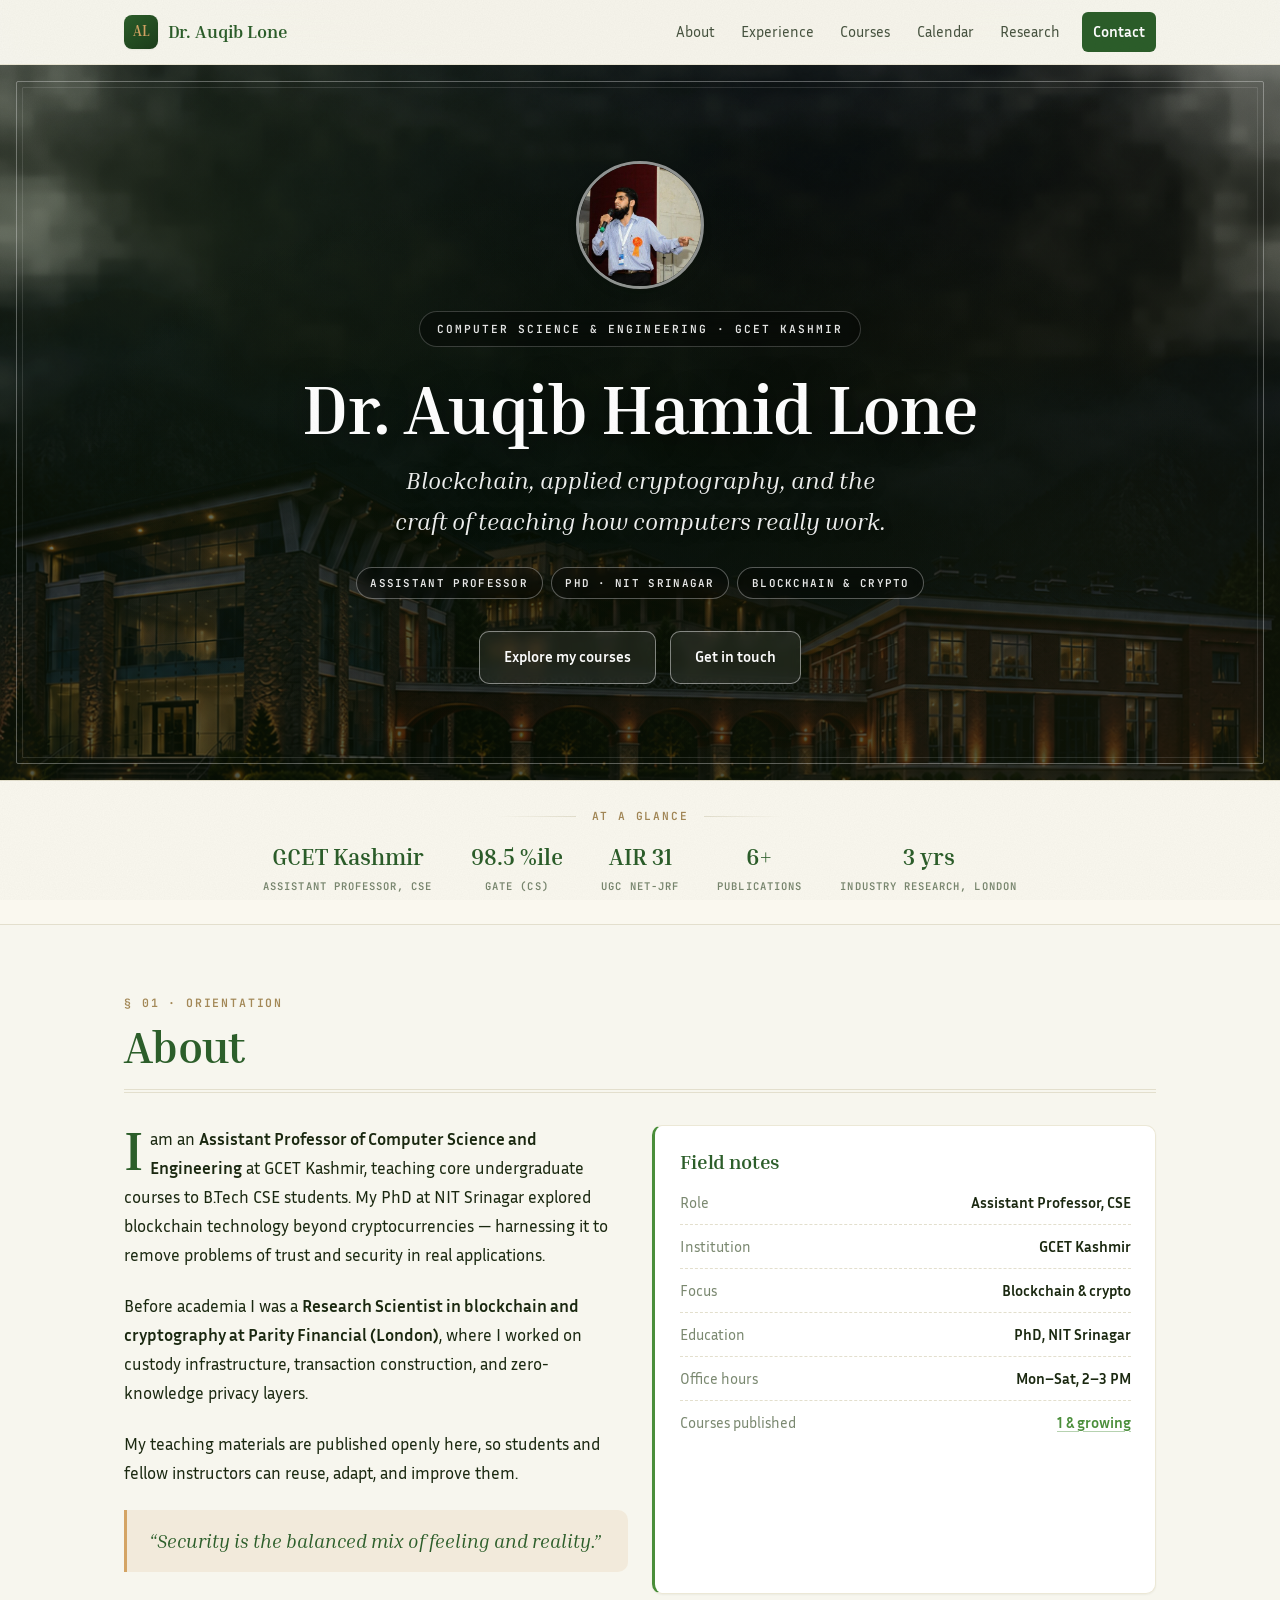
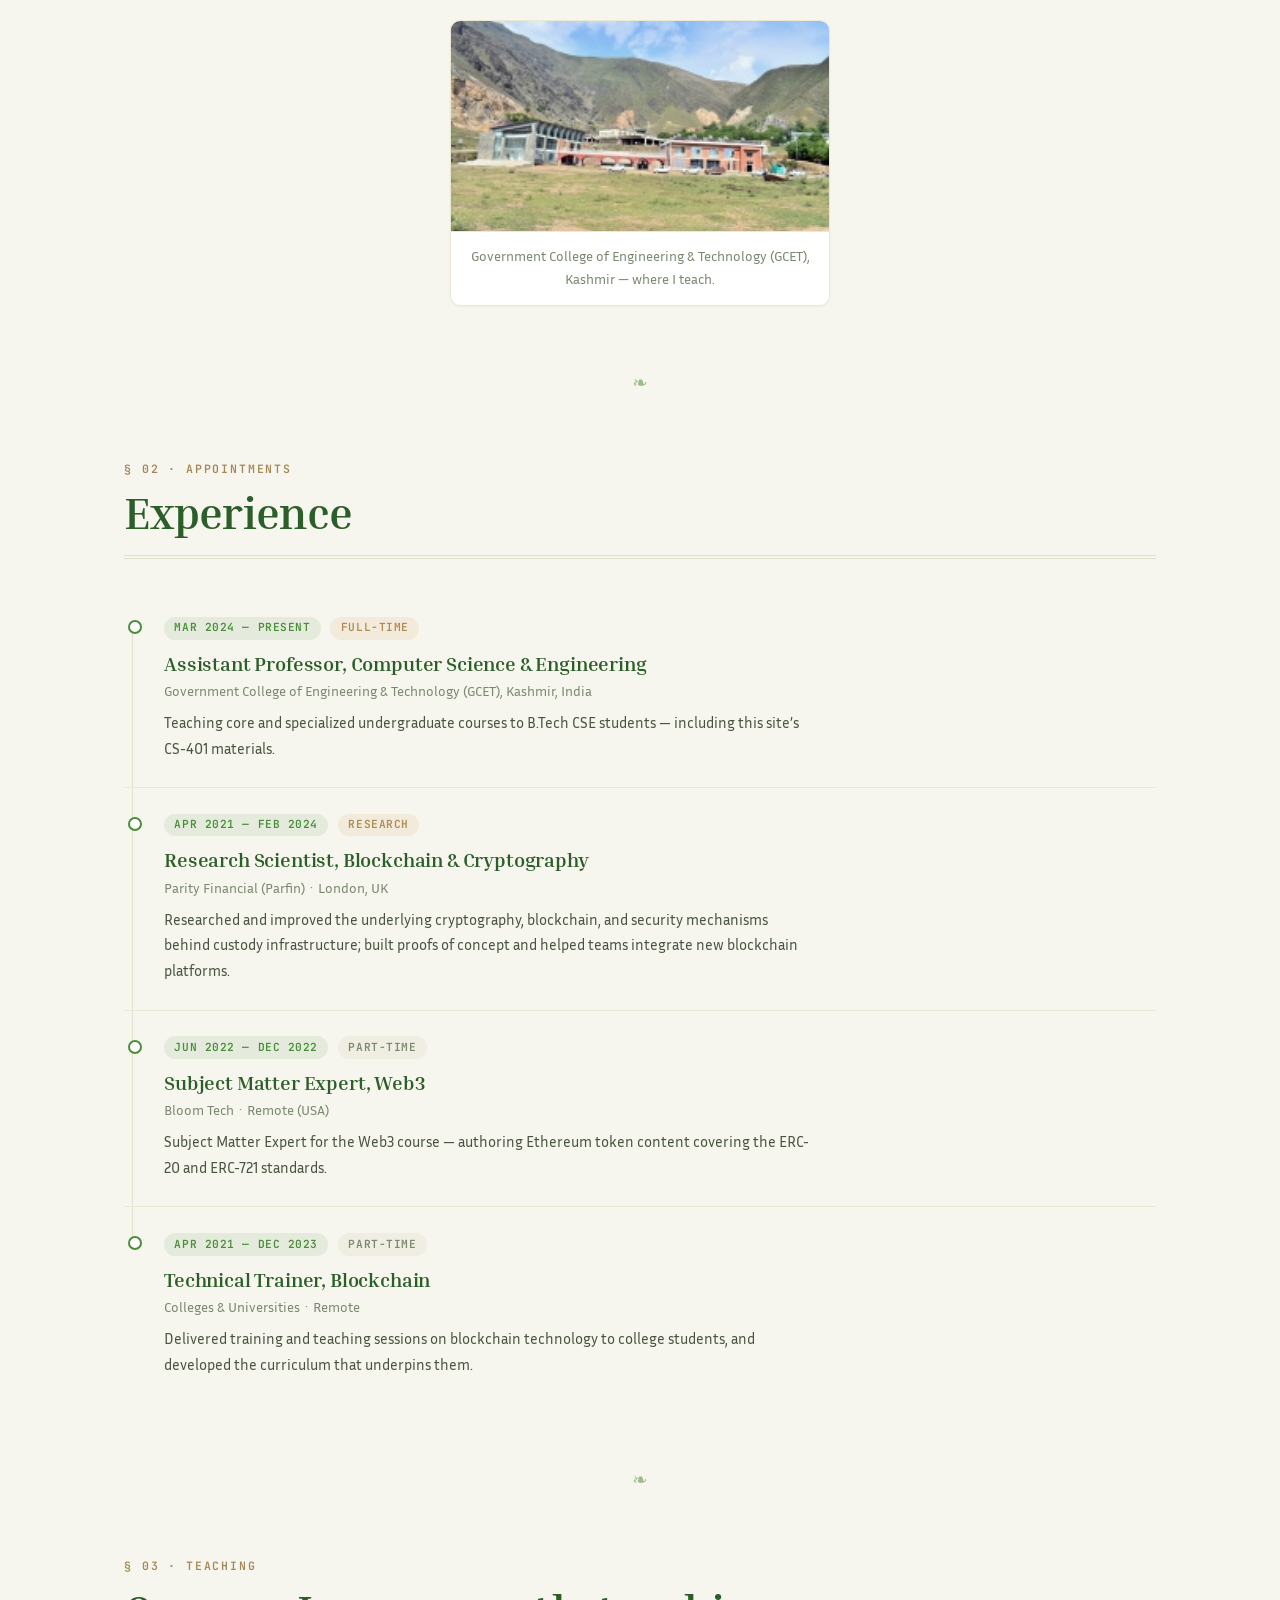
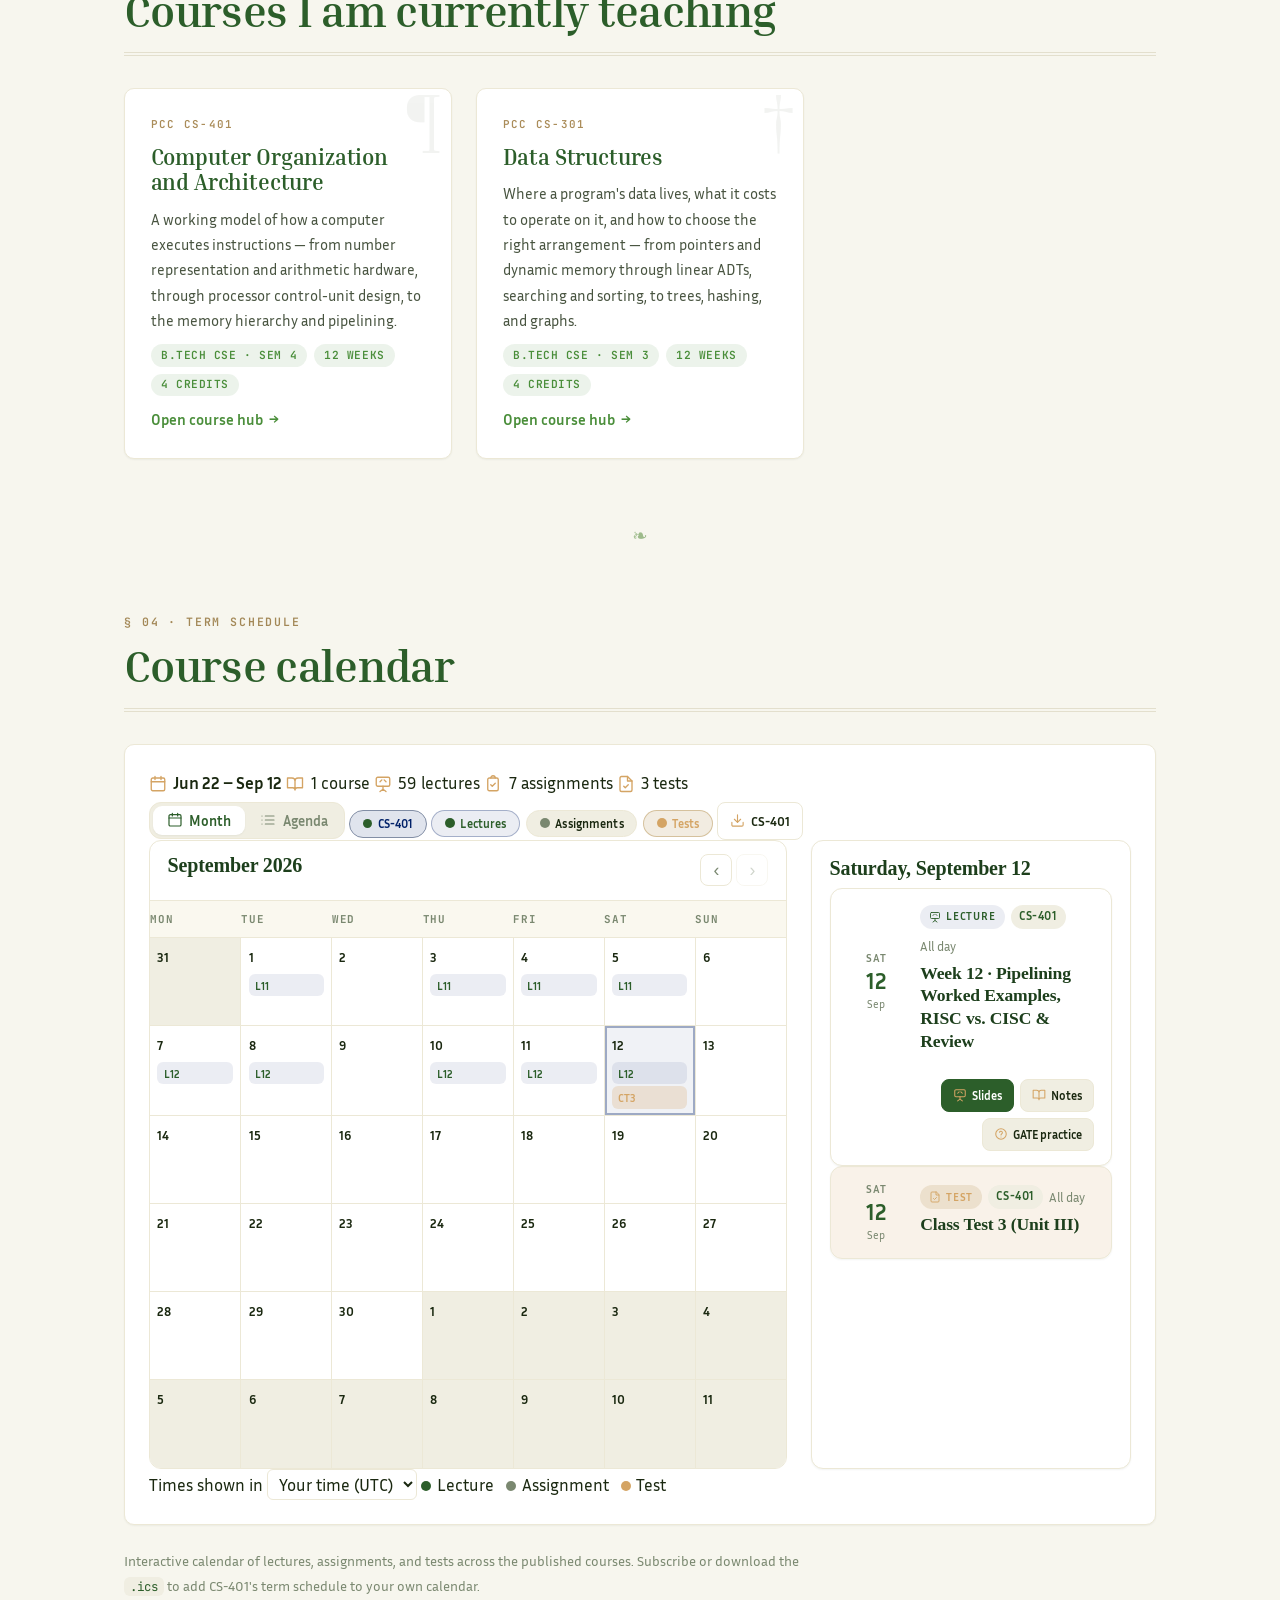
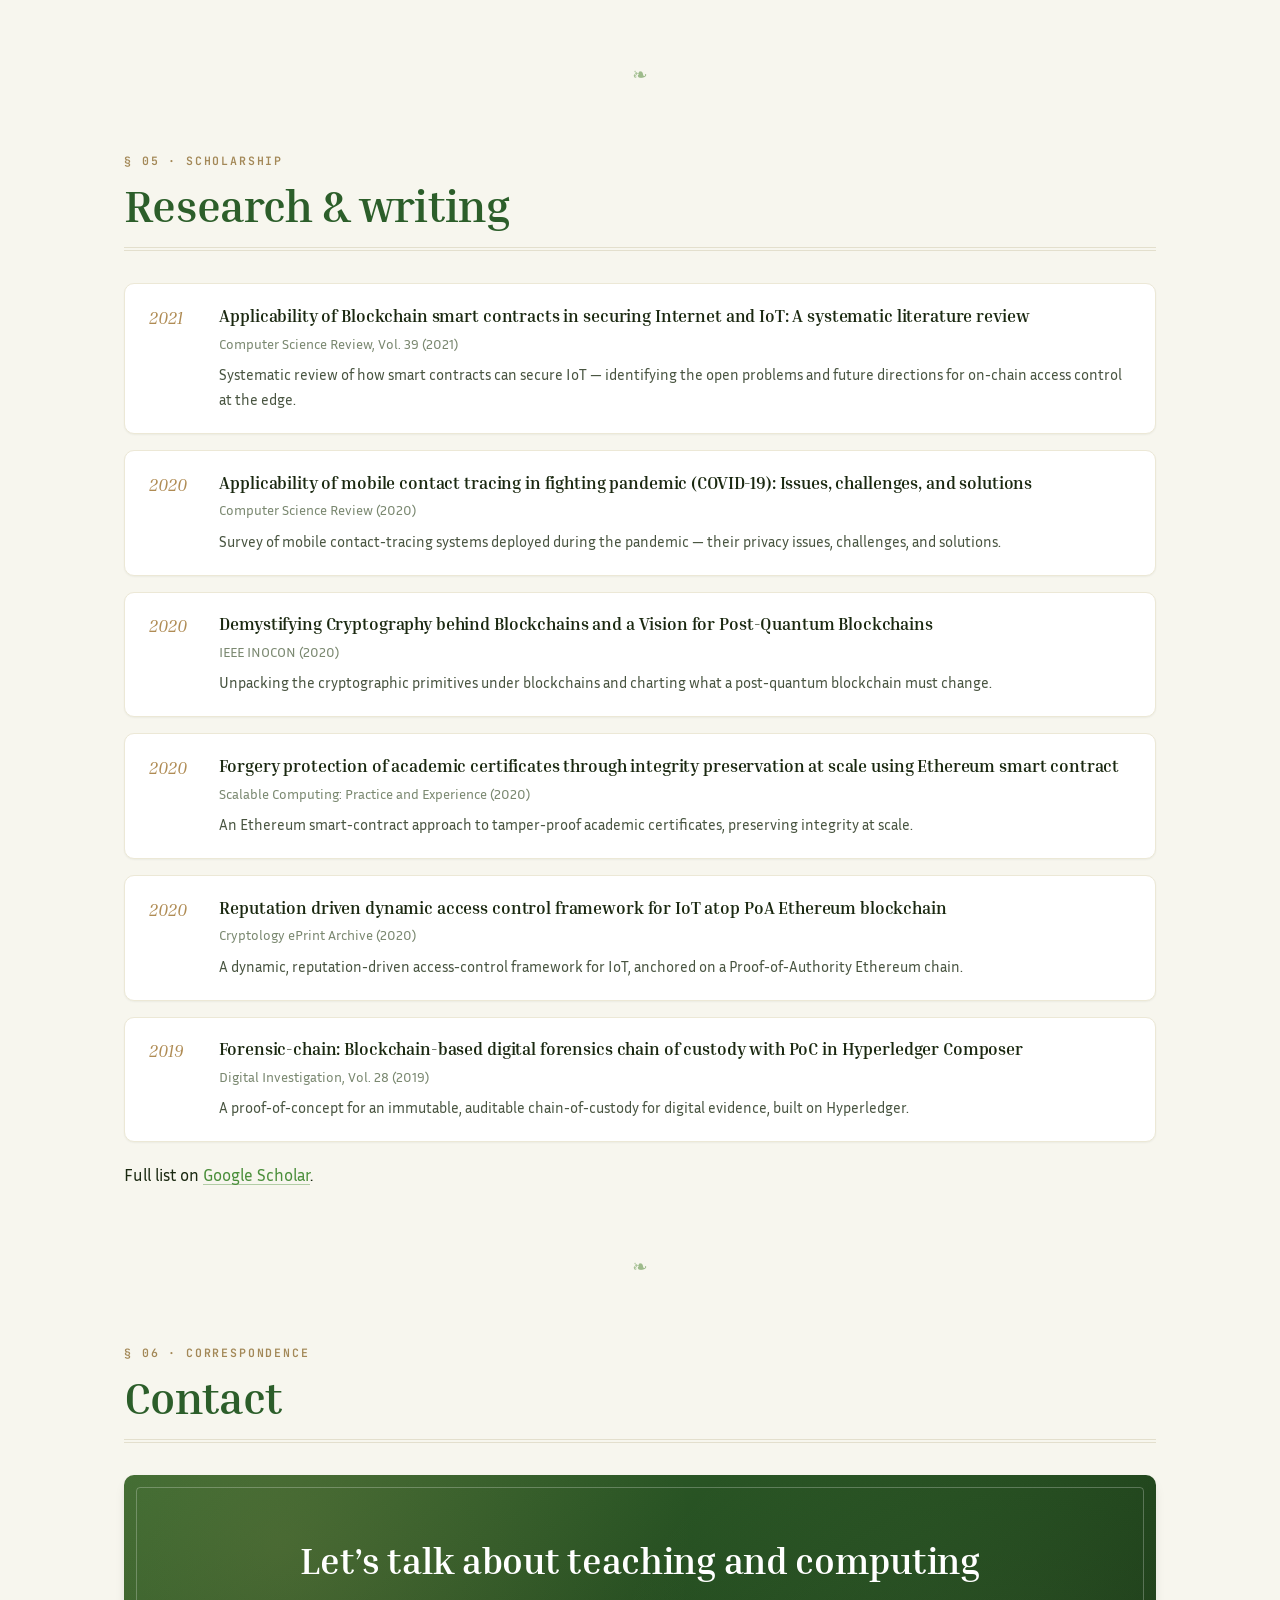
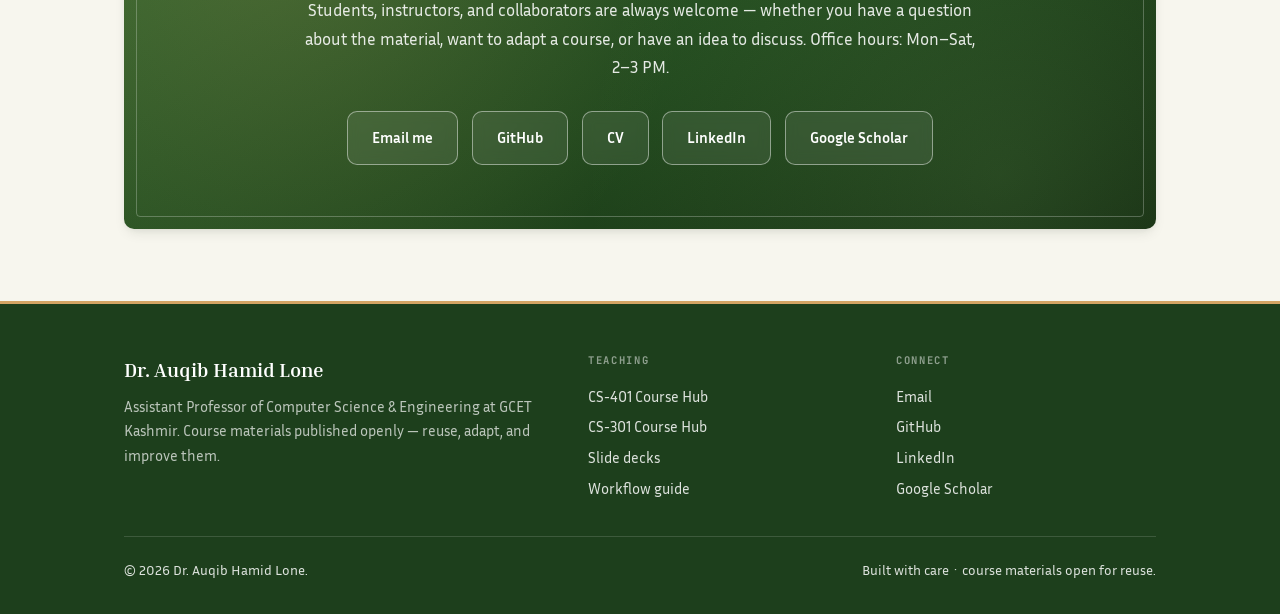
==== commit 1efca612: "Add a visible unique-visitor count to the homepage footer Displays "This page has had N unique visit" ====
--- a/docs/index.html
+++ b/docs/index.html
@@ -343,6 +343,7 @@
       <div class="footer-bottom">
         <p>&copy; <span id="year"></span> Dr. Auqib Hamid Lone.</p>
         <p>Built with care &middot; course materials open for reuse.</p>
+        <p id="visit-count-line" style="display:none;">This page has had <span id="visit-count">&mdash;</span> unique visits.</p>
       </div>
     </div>
   </footer>
@@ -394,5 +395,32 @@
           async src="//gc.zgo.at/count.js"></script>
   <!-- End GoatCounter Analytics -->
 
+  <!-- GoatCounter visible visitor count (footer). Requires "Allow adding
+       visitor counts on your website" enabled in GoatCounter site settings
+       -- https://academic-workflow.goatcounter.com/settings -- otherwise
+       this request 403s and the line silently stays hidden. Response is
+       cached up to ~4h by GoatCounter, so the number won't update live. -->
+  <script>
+    (function () {
+      var line = document.getElementById('visit-count-line');
+      var el = document.getElementById('visit-count');
+      if (!line || !el) return;
+      var xhr = new XMLHttpRequest();
+      xhr.addEventListener('load', function () {
+        if (xhr.status !== 200) return;
+        try {
+          var data = JSON.parse(xhr.responseText);
+          if (data && data.count_unique) {
+            el.textContent = data.count_unique;
+            line.style.display = '';
+          }
+        } catch (e) { /* malformed response -- leave hidden */ }
+      });
+      xhr.open('GET', 'https://academic-workflow.goatcounter.com/counter/' +
+        encodeURIComponent(location.pathname) + '.json');
+      xhr.send();
+    })();
+  </script>
+
 </body>
 </html>
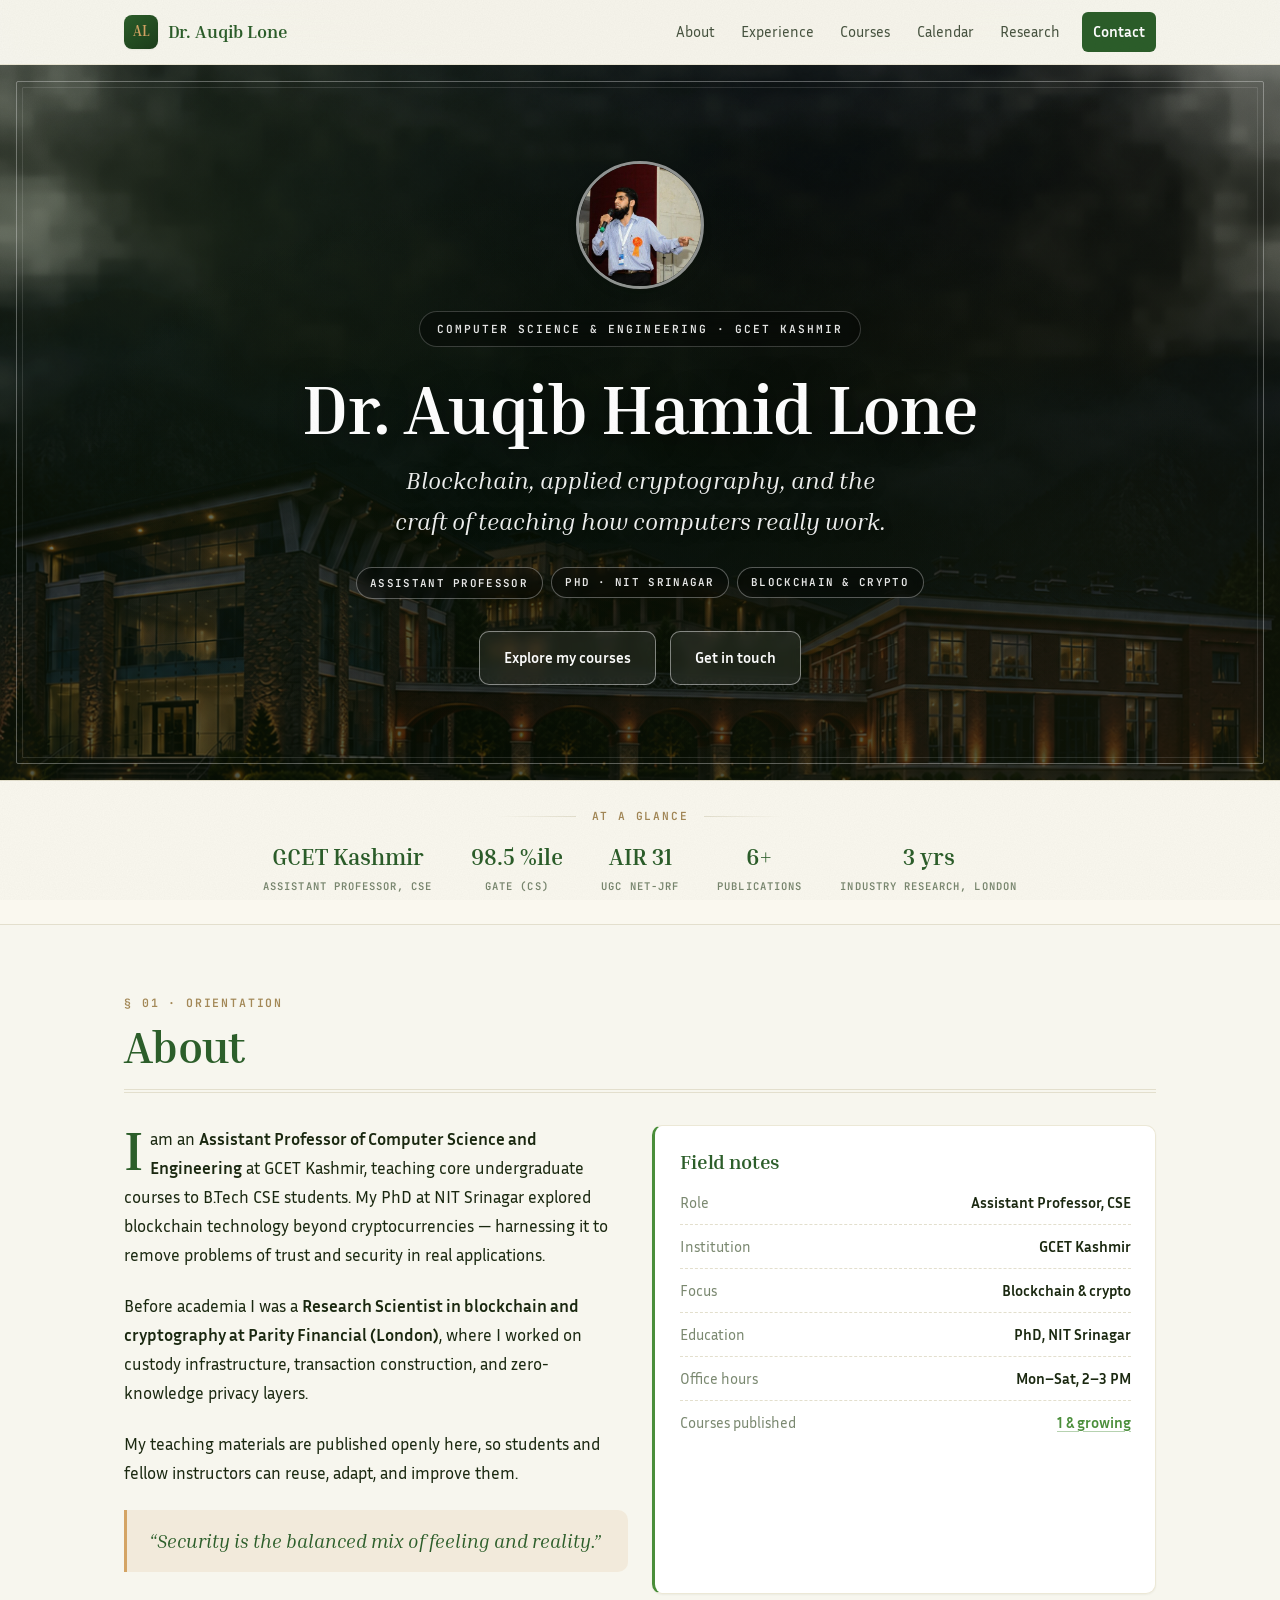
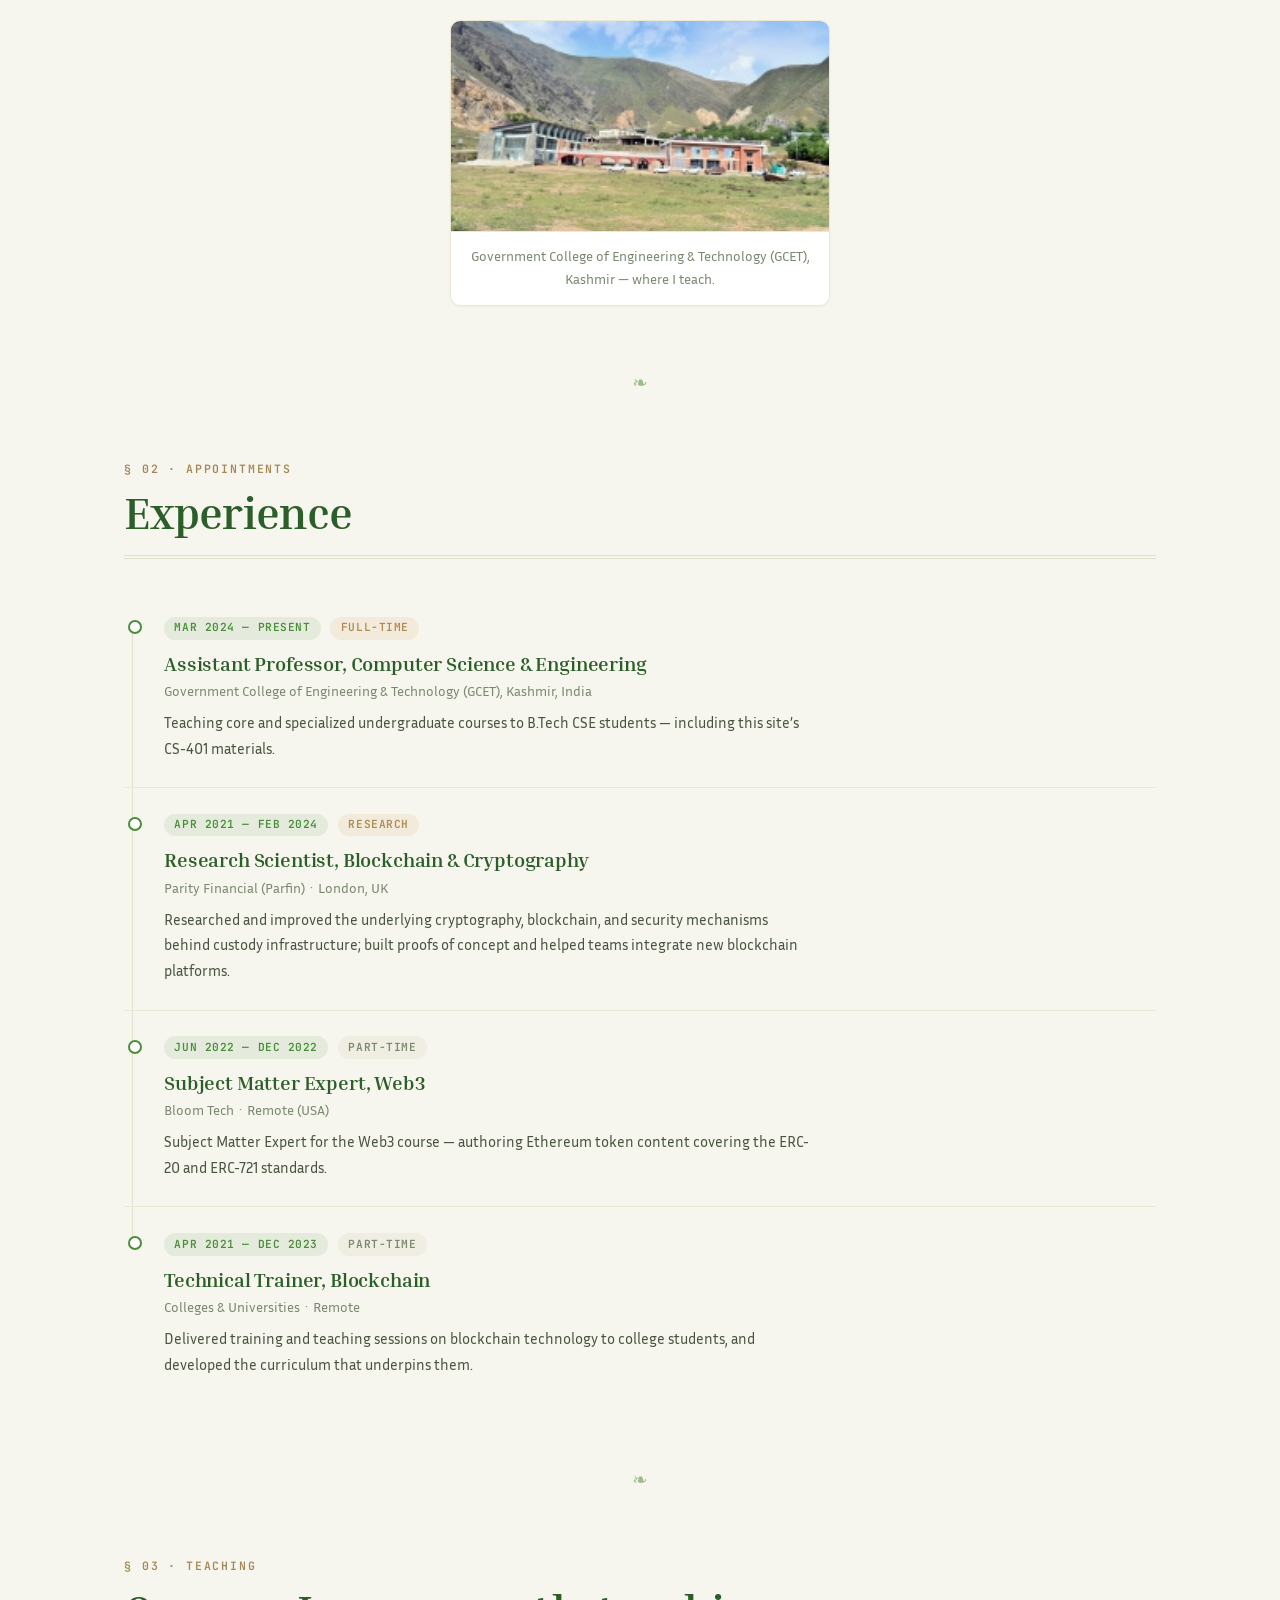
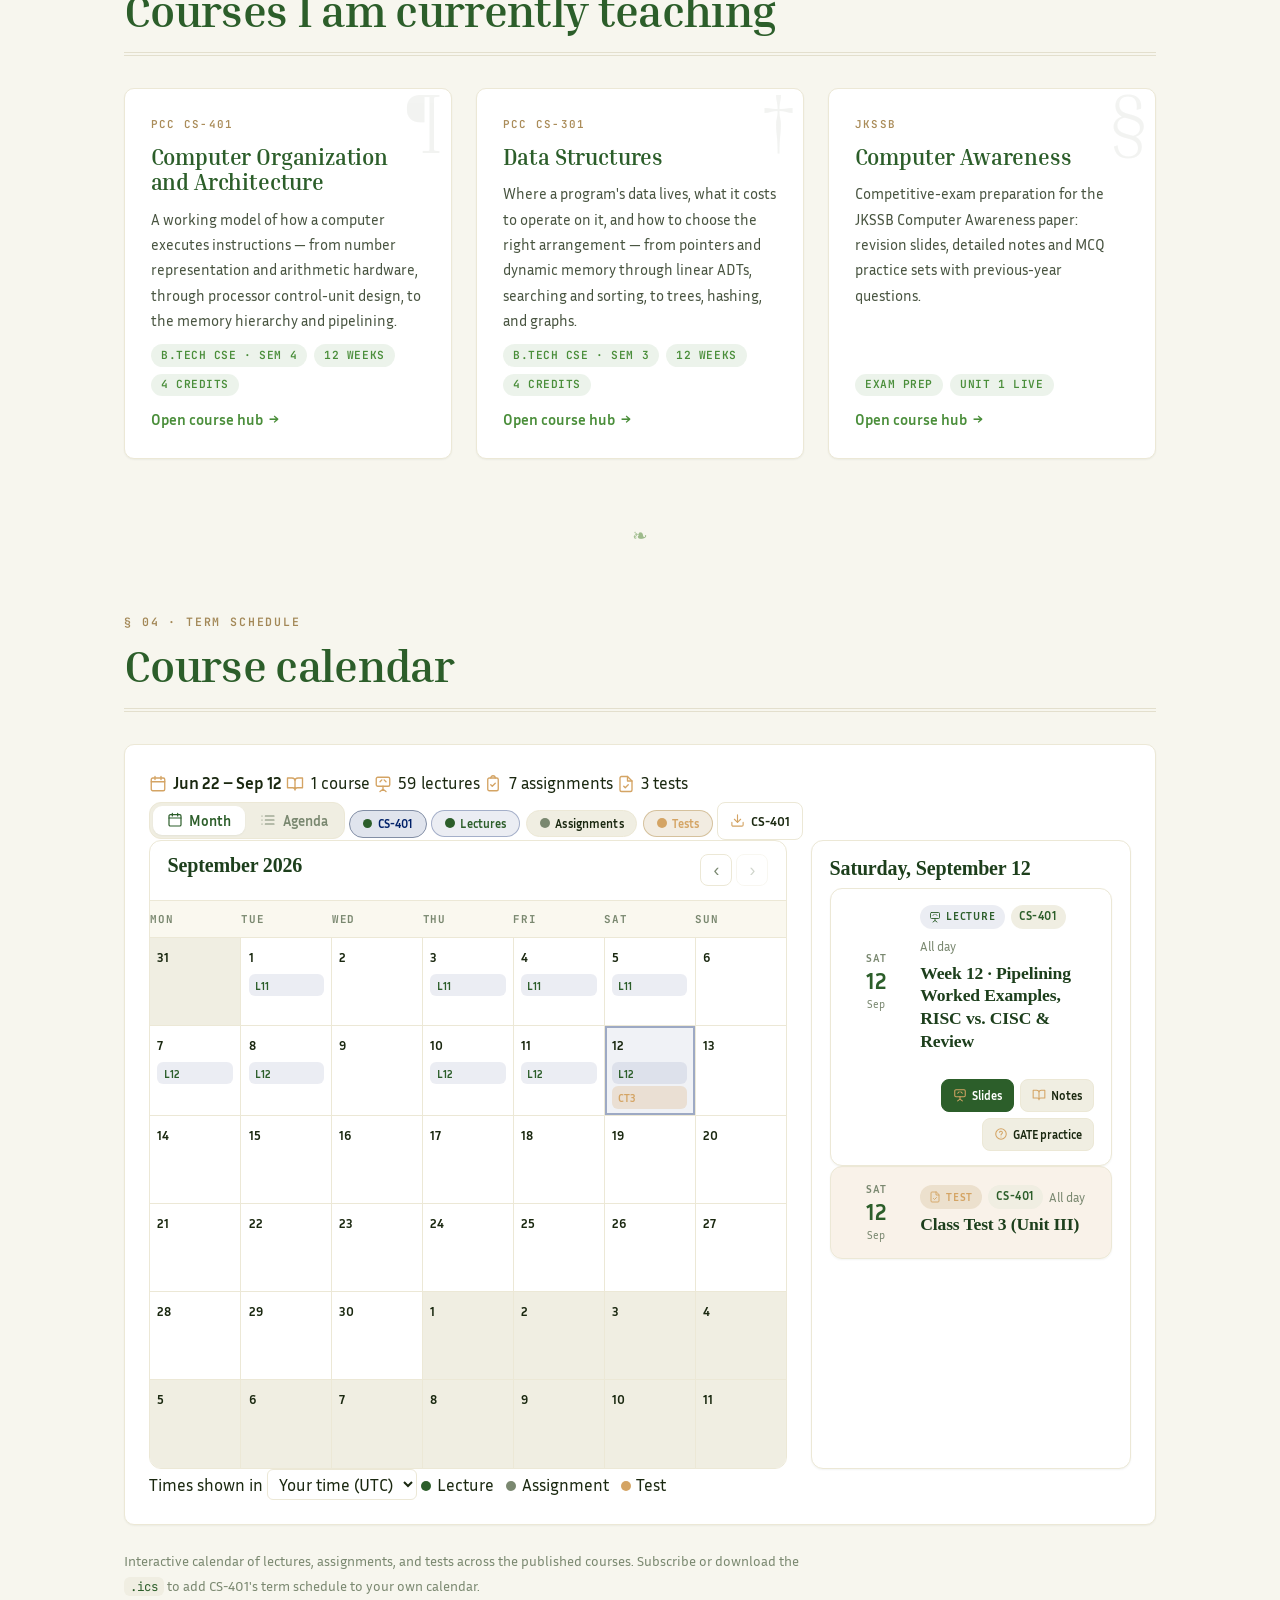
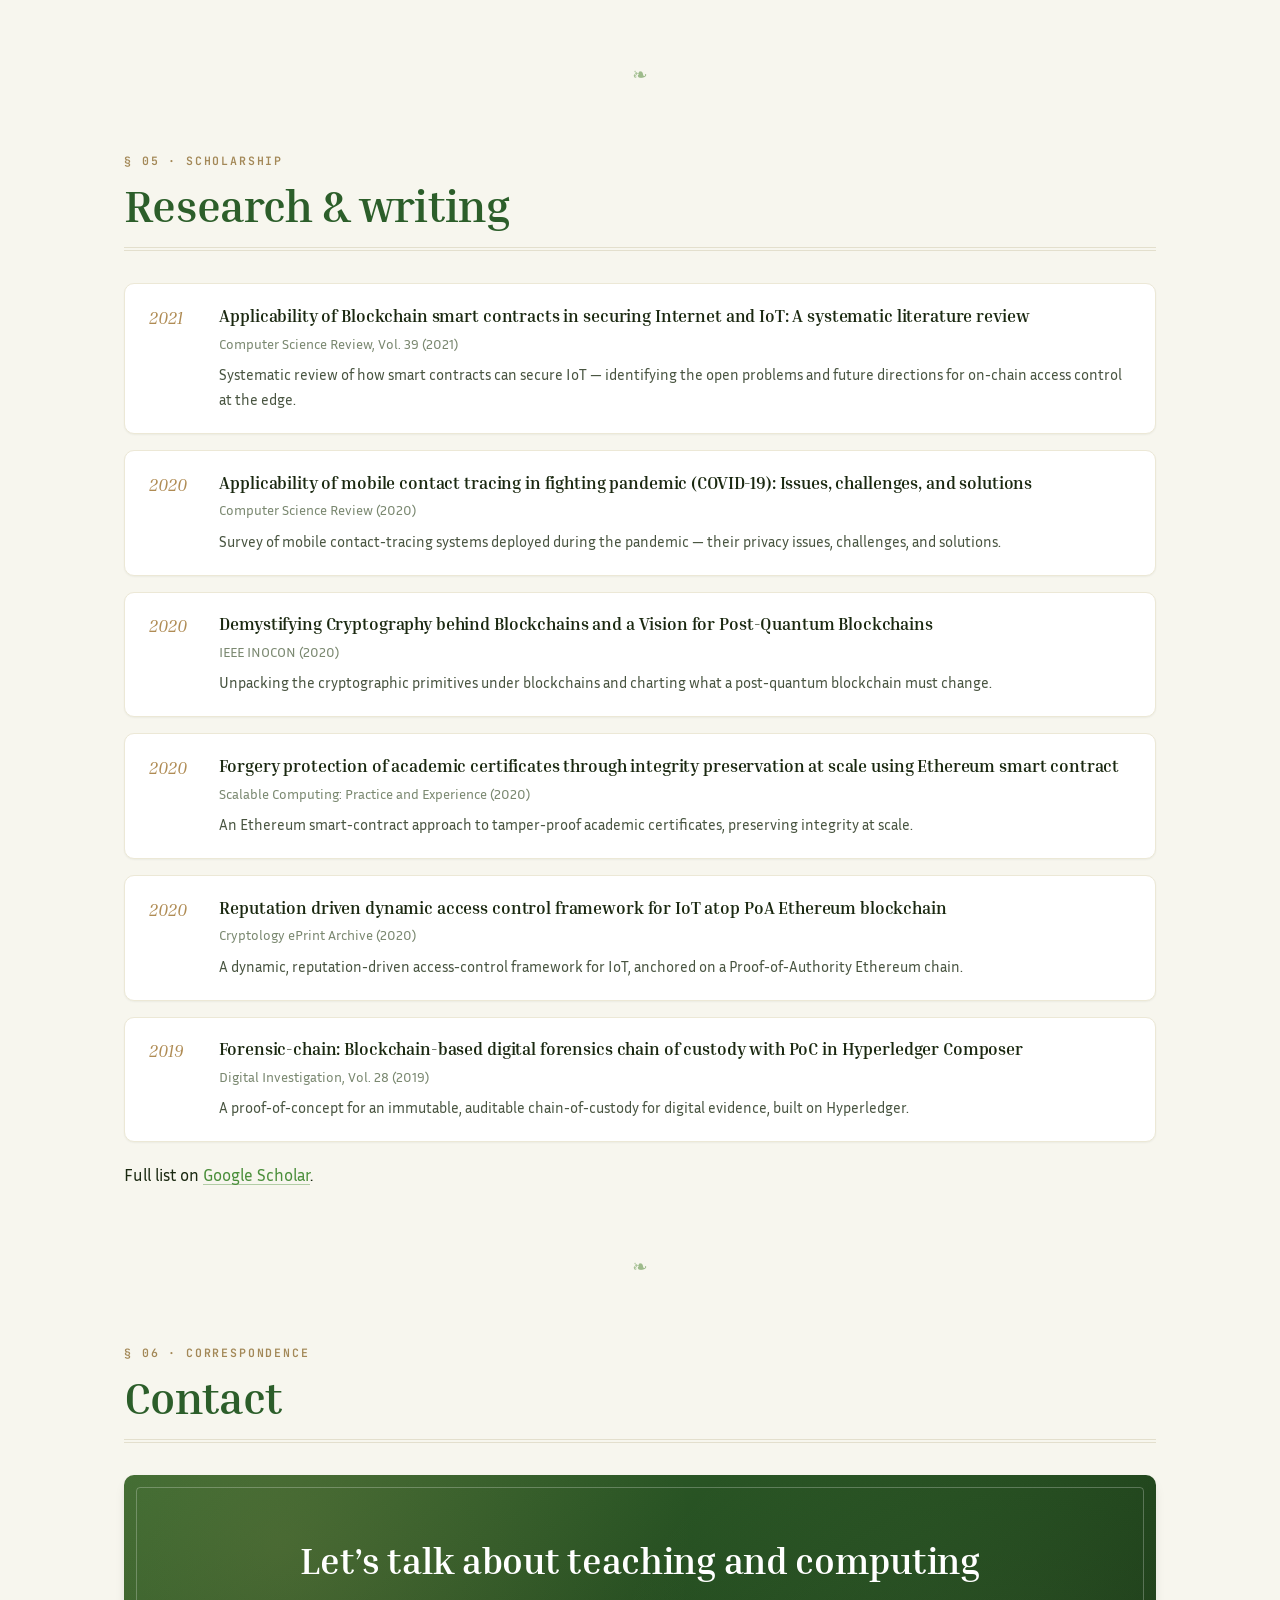
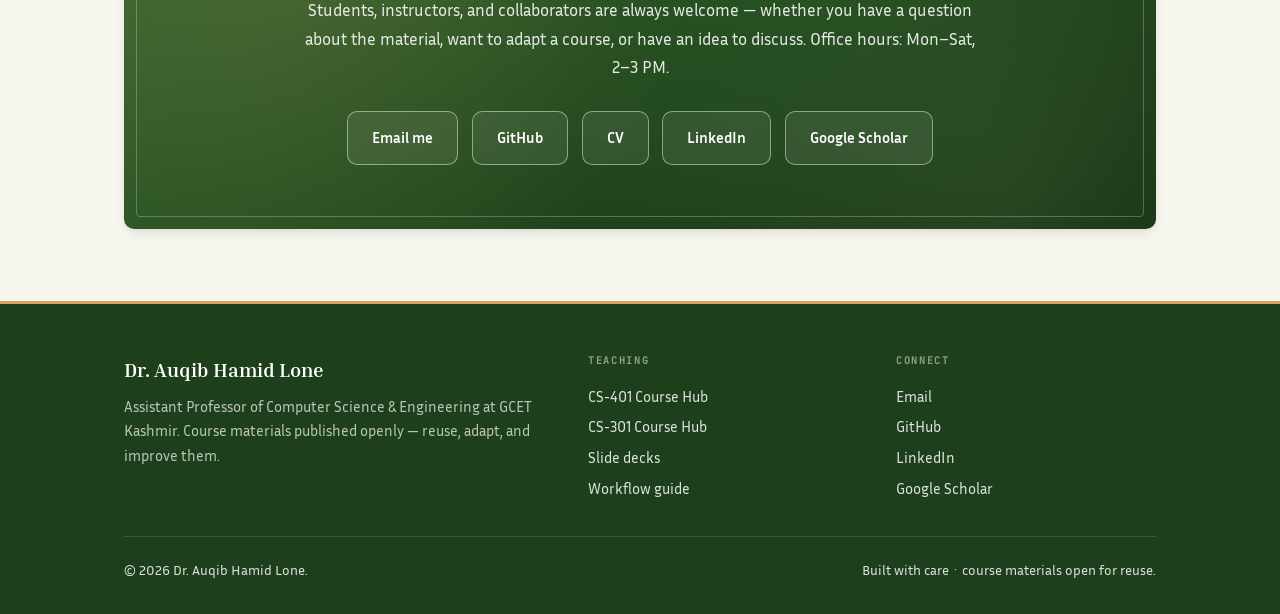
==== commit 835592c2: "Add JKSSB course hub with Videos tab and publish Unit 1 PDFs Co-authored-by: Copilot <223556219+Copi" ====
--- a/docs/index.html
+++ b/docs/index.html
@@ -201,6 +201,16 @@
             <span class="badge">B.Tech CSE &middot; Sem 3</span>
             <span class="badge">12 weeks</span>
             <span class="badge">4 credits</span>
+          </span>
+          <span class="go">Open course hub</span>
+        </a>
+        <a class="tile" href="courses/jkssb/" data-glyph="&sect;">
+          <span class="kicker">JKSSB</span>
+          <h3>Computer Awareness</h3>
+          <p>Competitive-exam preparation for the JKSSB Computer Awareness paper: revision slides, detailed notes and MCQ practice sets with previous-year questions.</p>
+          <span class="meta">
+            <span class="badge">Exam prep</span>
+            <span class="badge">Unit 1 live</span>
           </span>
           <span class="go">Open course hub</span>
         </a>
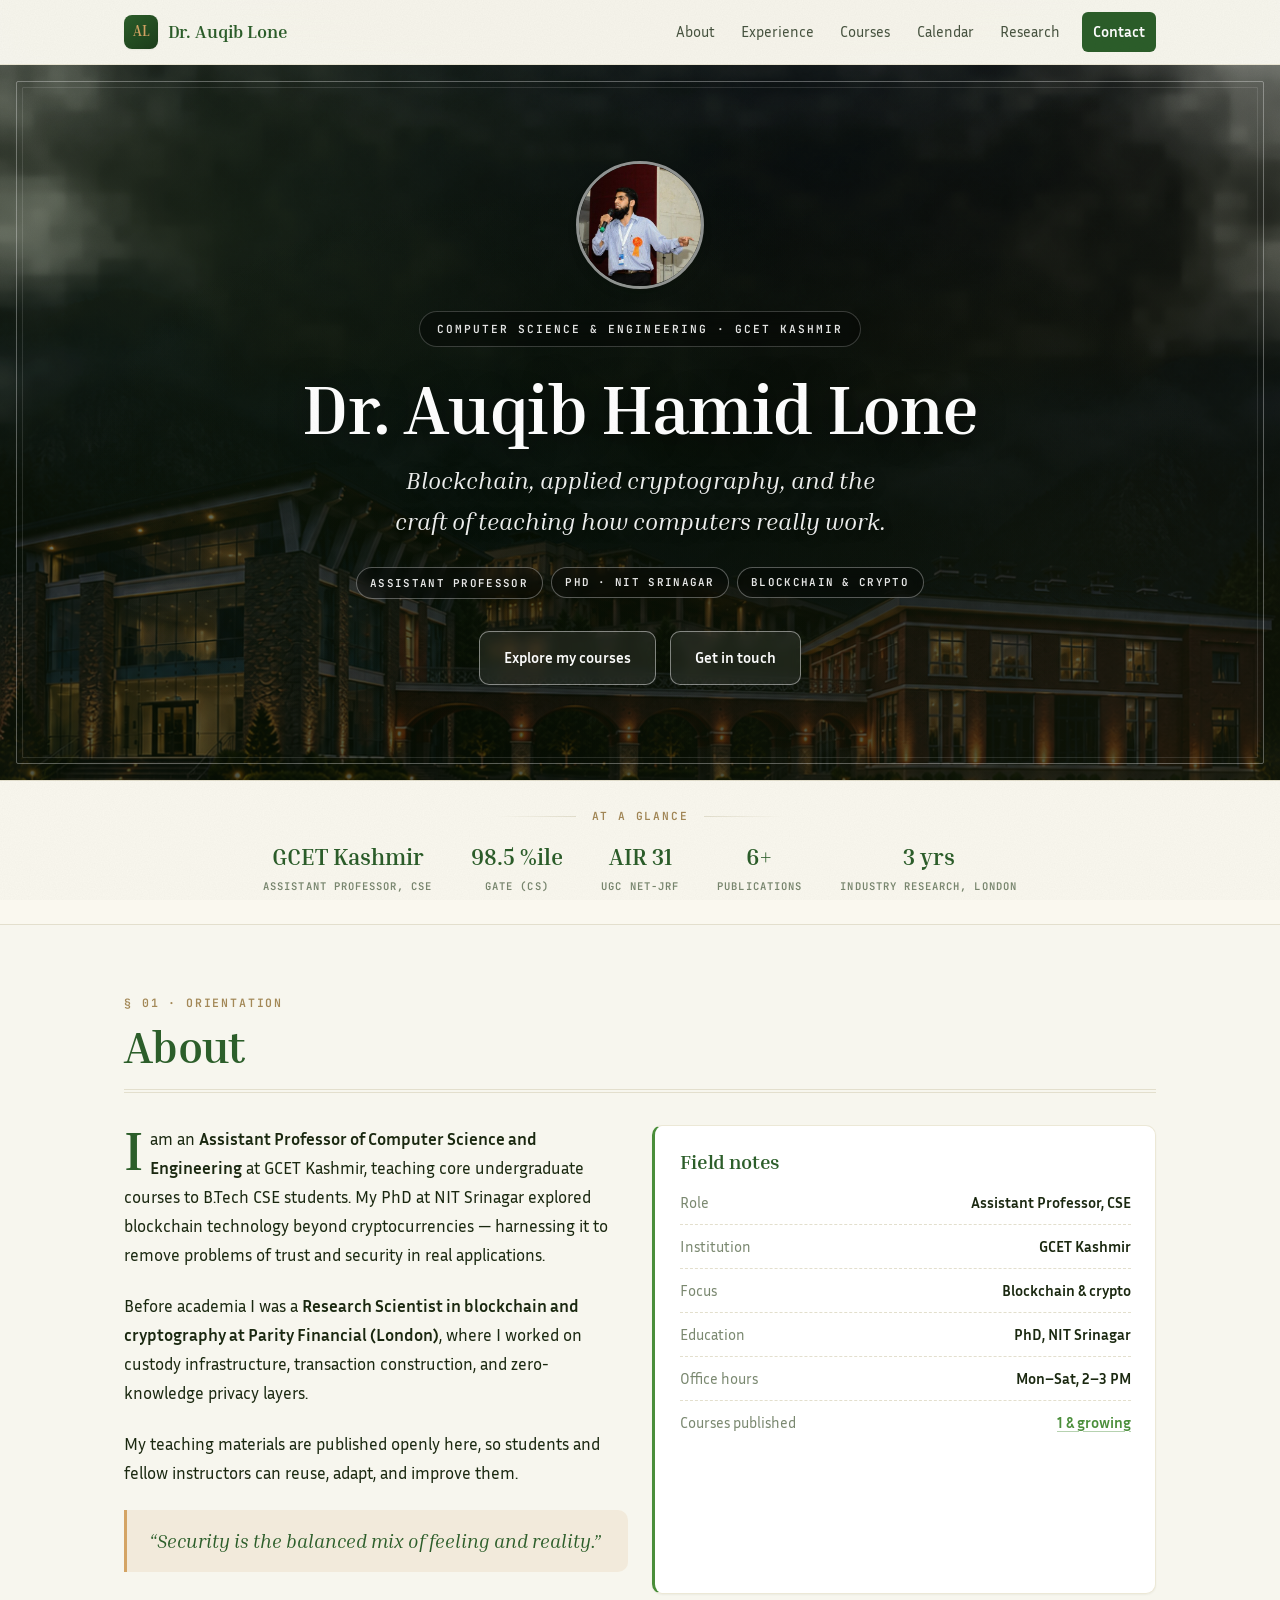
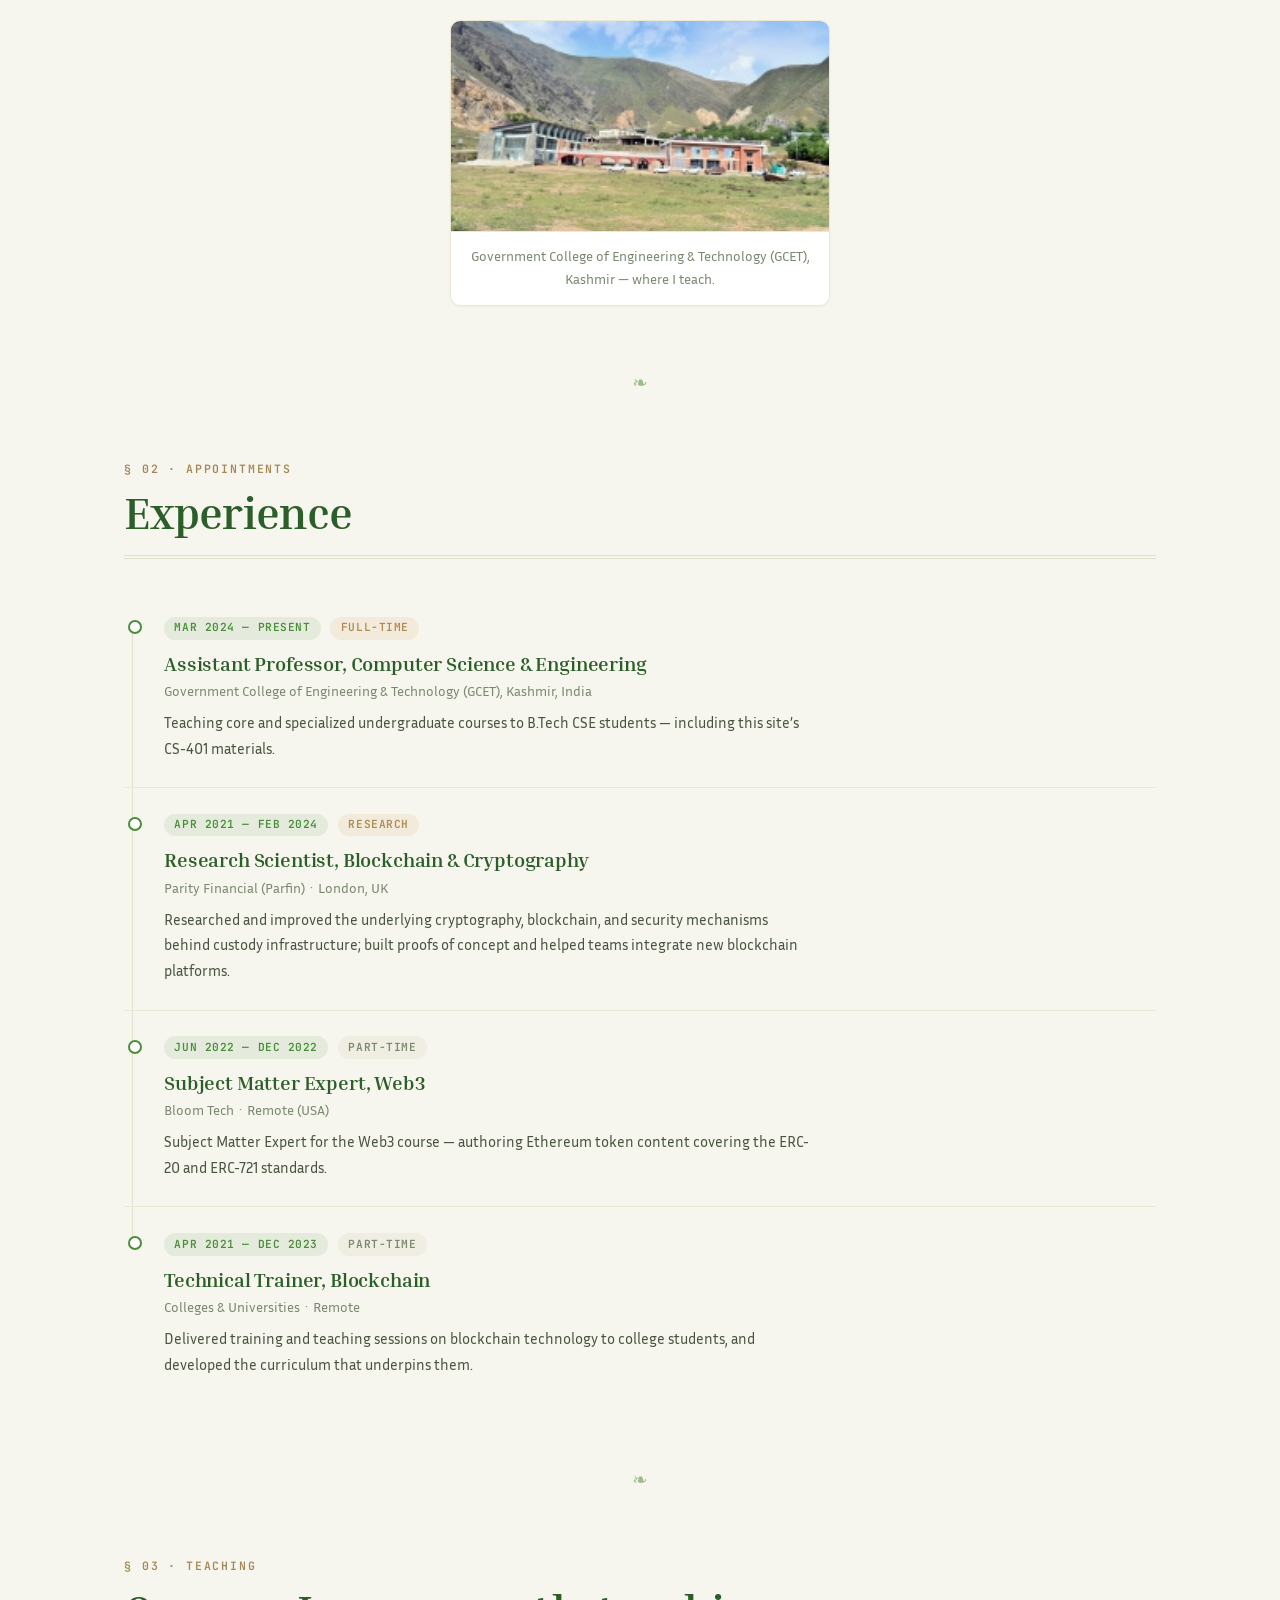
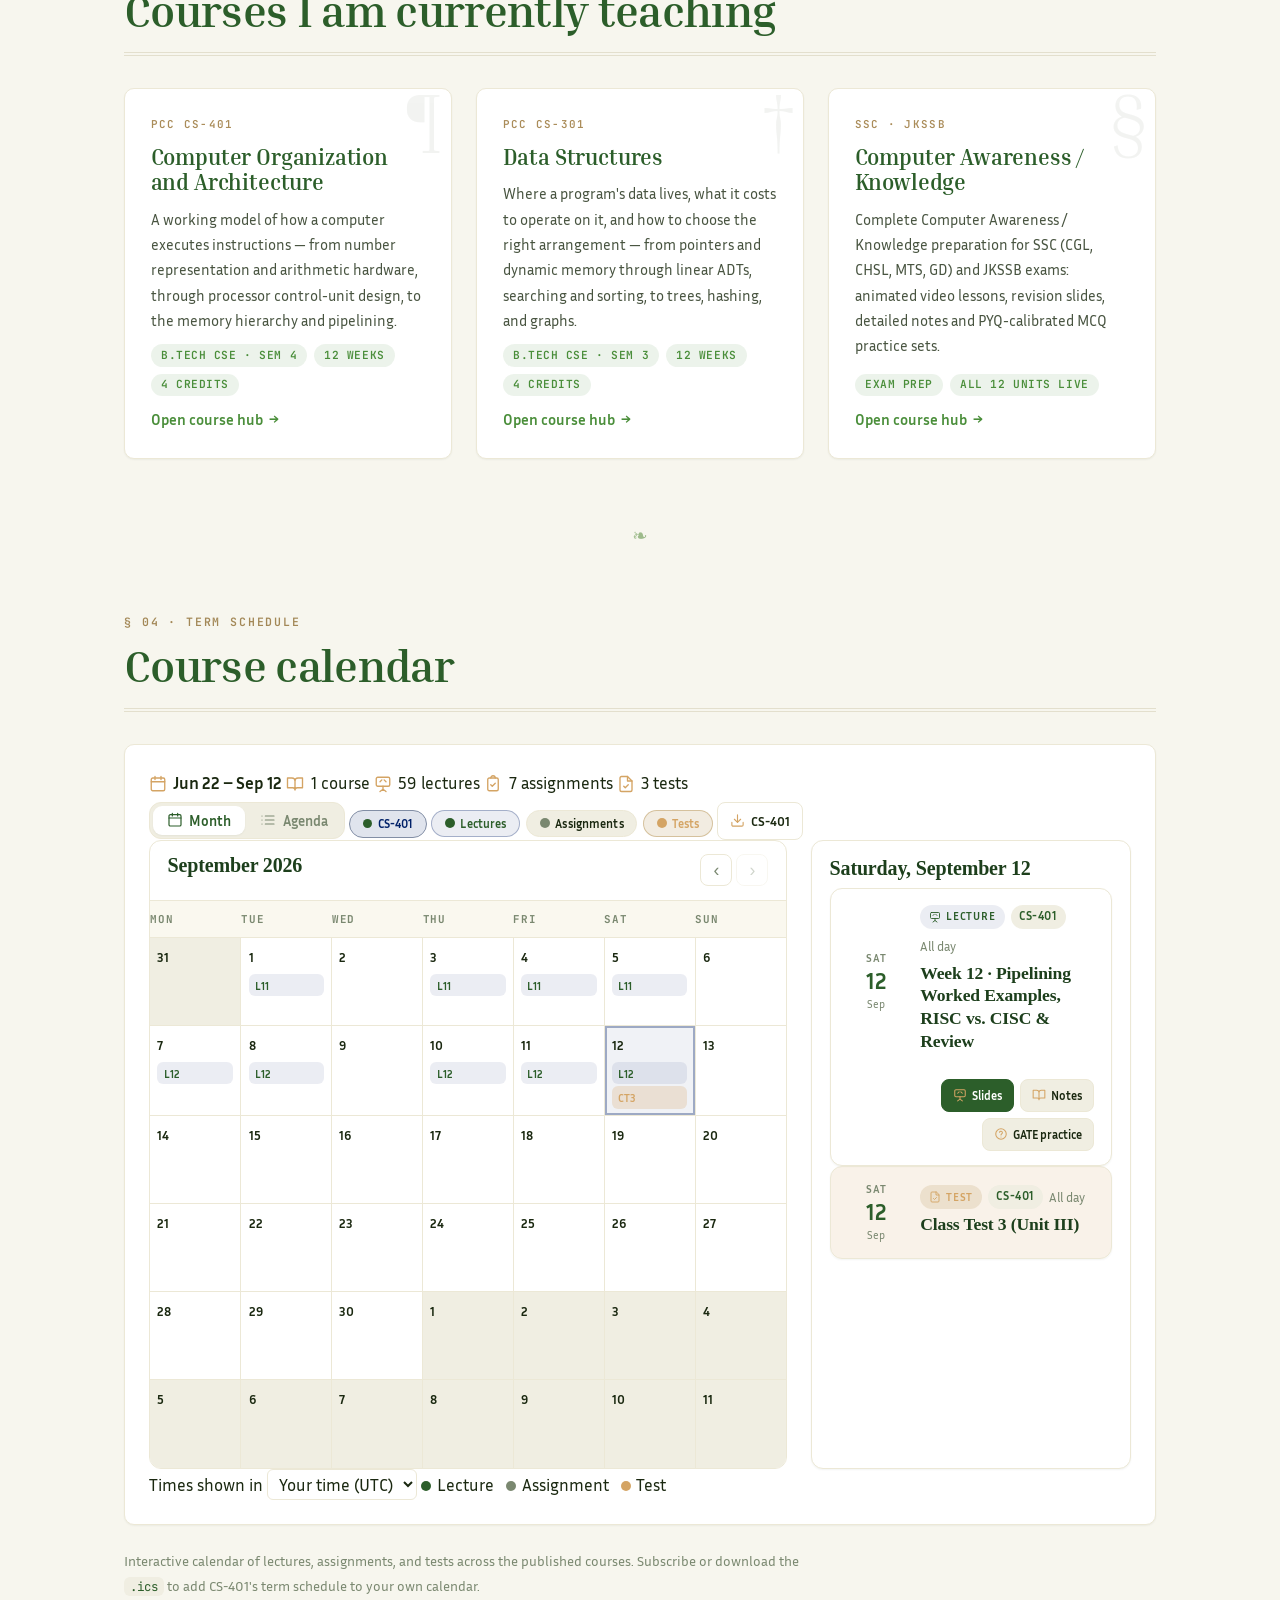
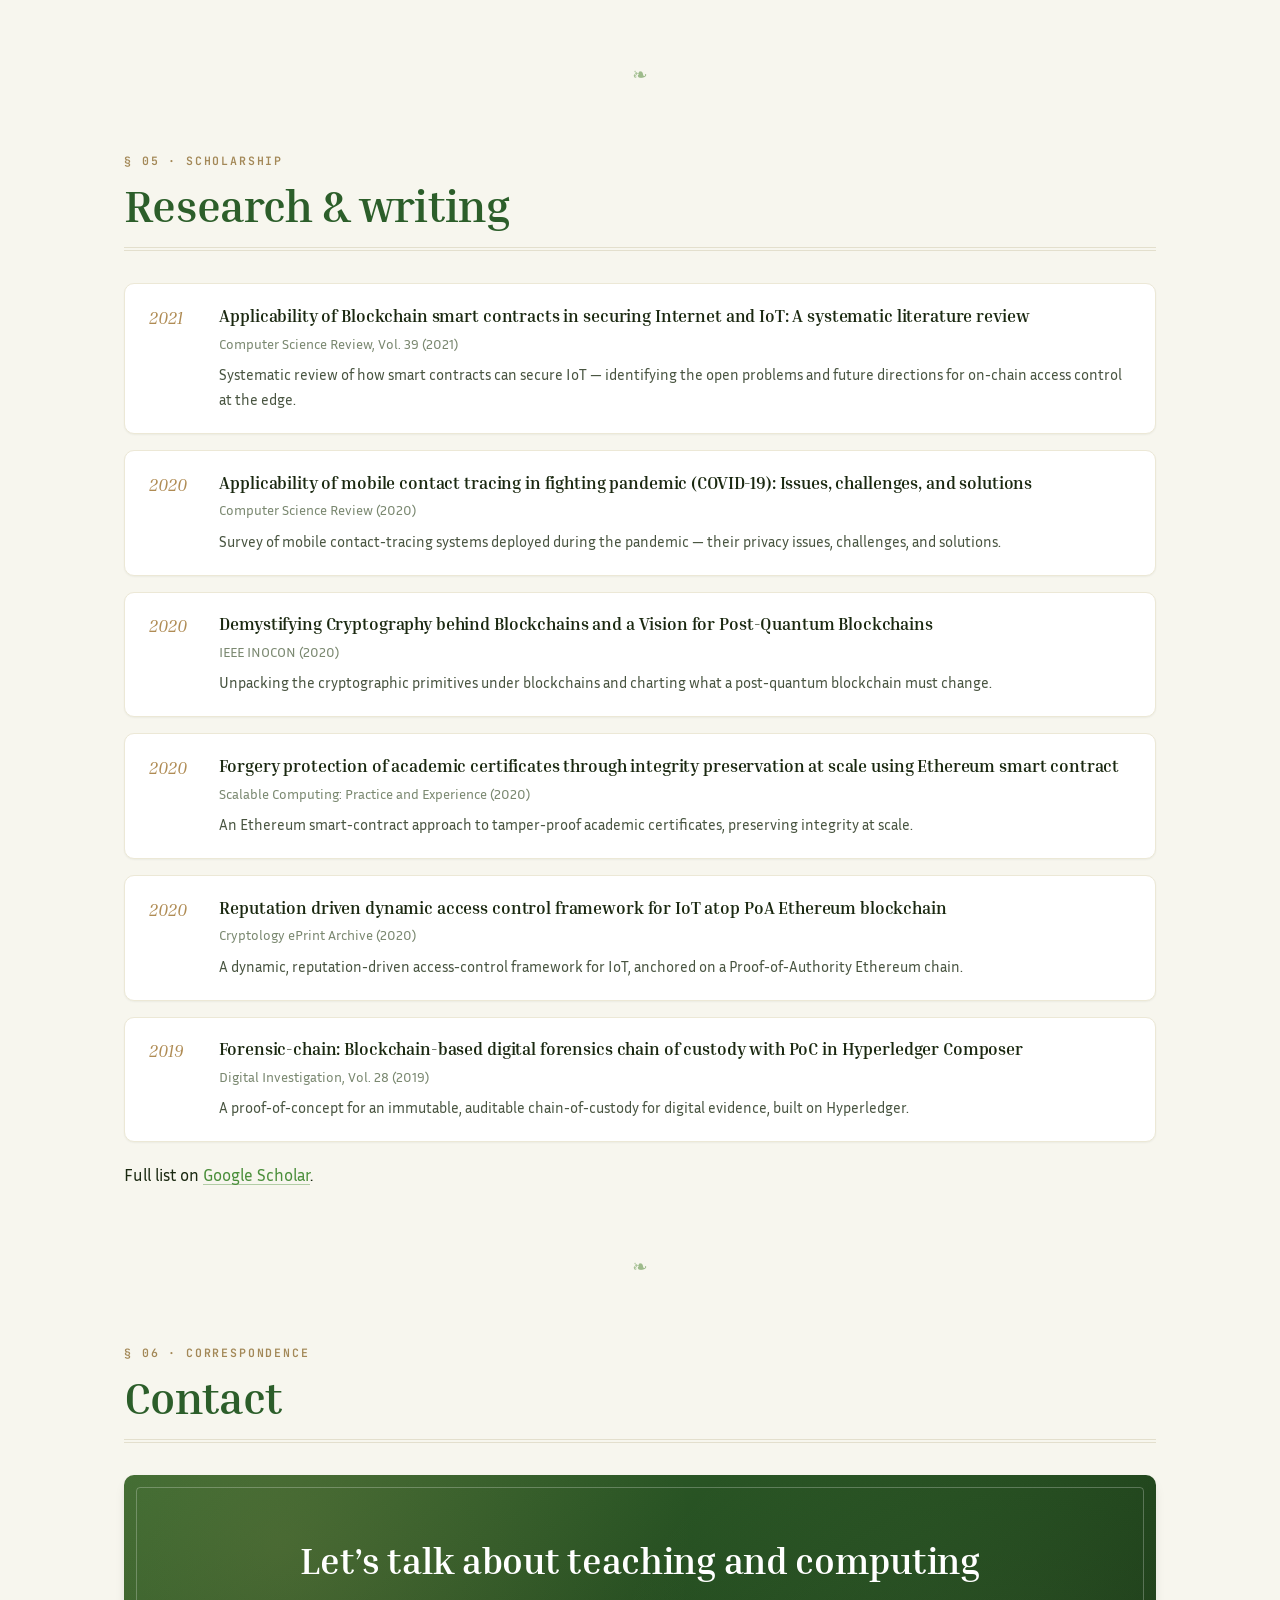
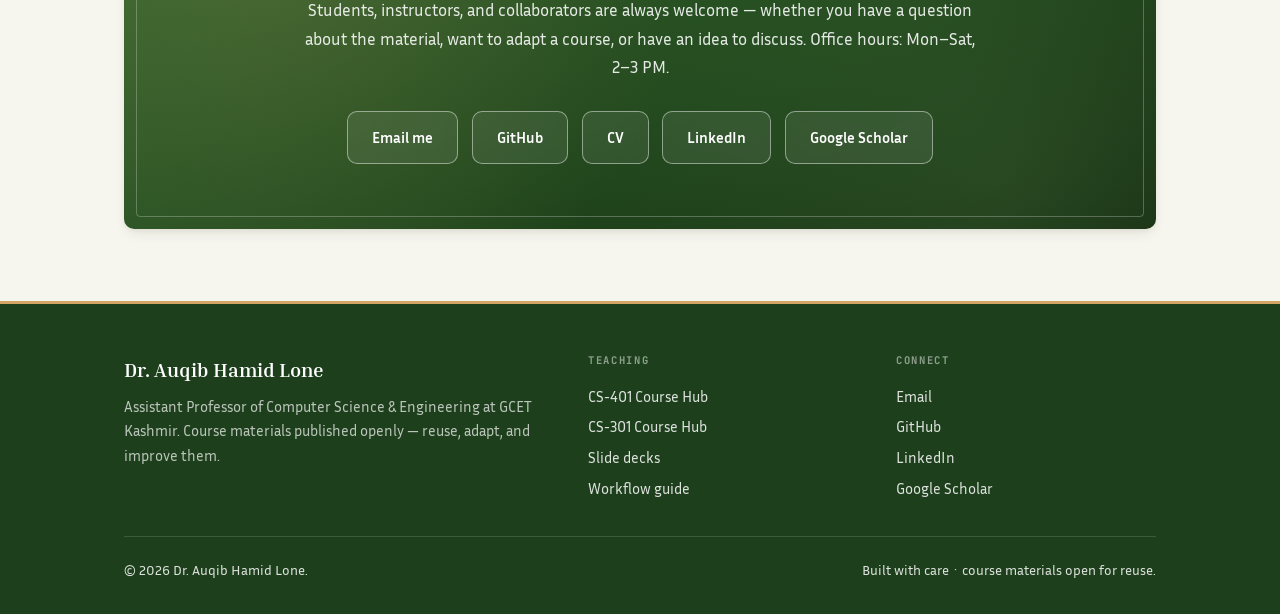
==== commit 37d89f50: "Rename course to SSC/JKSSB Computer Awareness / Knowledge; bigger hero title, new description, Unit " ====
--- a/docs/index.html
+++ b/docs/index.html
@@ -205,12 +205,12 @@
           <span class="go">Open course hub</span>
         </a>
         <a class="tile" href="courses/jkssb/" data-glyph="&sect;">
-          <span class="kicker">JKSSB</span>
-          <h3>Computer Awareness</h3>
-          <p>Competitive-exam preparation for the JKSSB Computer Awareness paper: revision slides, detailed notes and MCQ practice sets with previous-year questions.</p>
+          <span class="kicker">SSC &middot; JKSSB</span>
+          <h3>Computer Awareness / Knowledge</h3>
+          <p>Complete Computer Awareness / Knowledge preparation for SSC (CGL, CHSL, MTS, GD) and JKSSB exams: animated video lessons, revision slides, detailed notes and PYQ-calibrated MCQ practice sets.</p>
           <span class="meta">
             <span class="badge">Exam prep</span>
-            <span class="badge">Unit 1 live</span>
+            <span class="badge">All 12 units live</span>
           </span>
           <span class="go">Open course hub</span>
         </a>
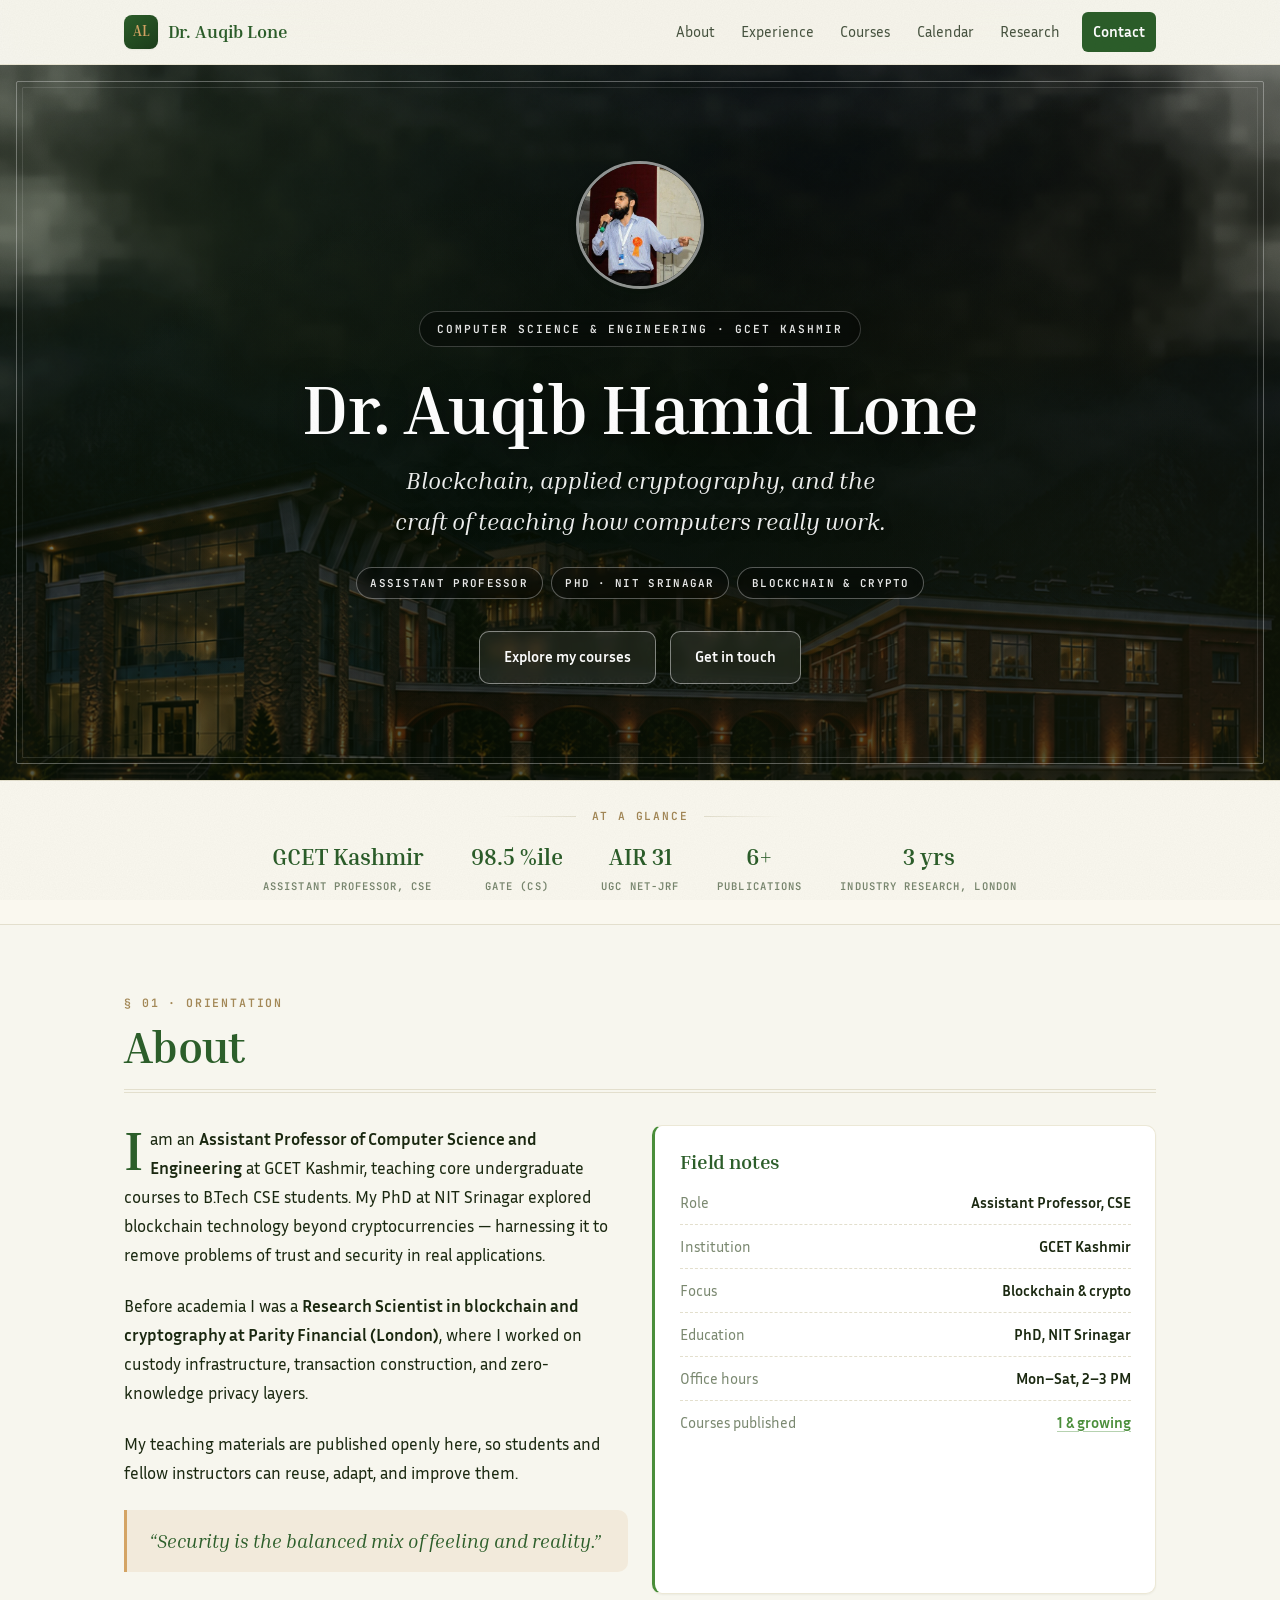
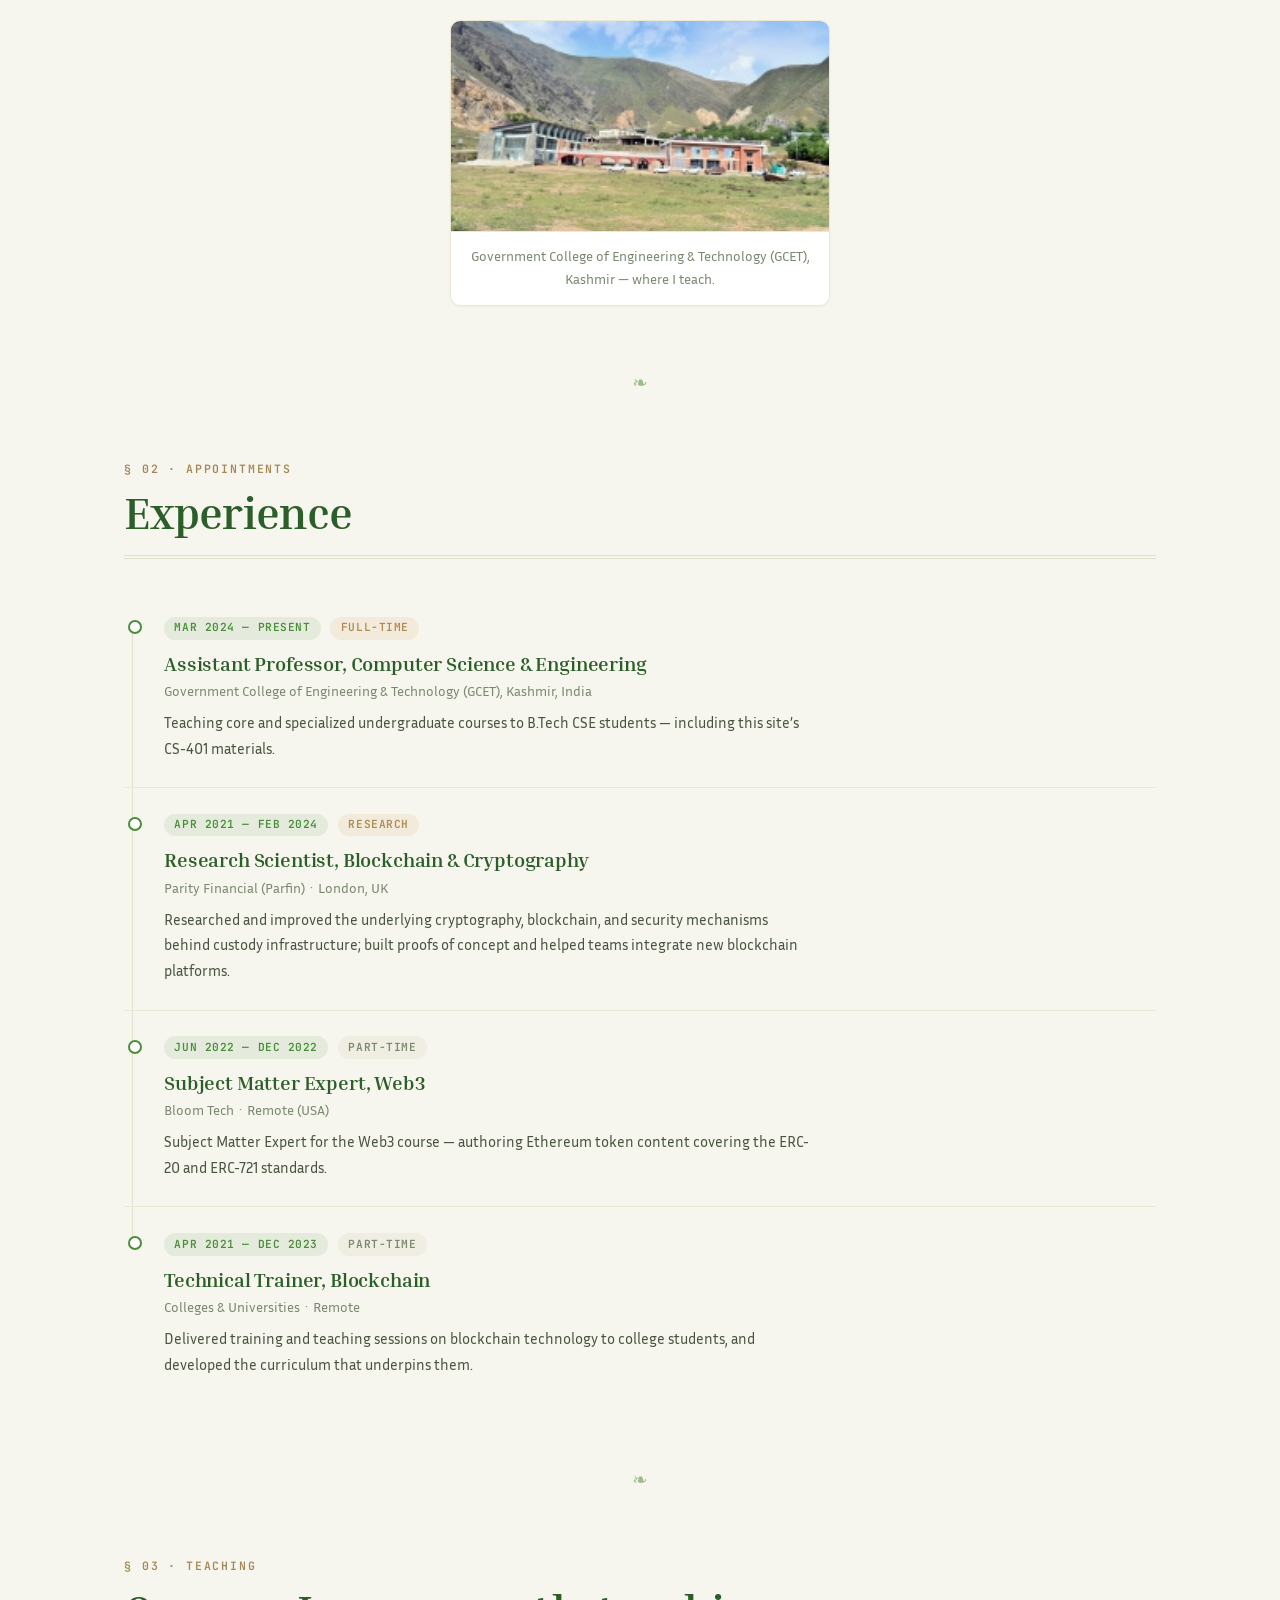
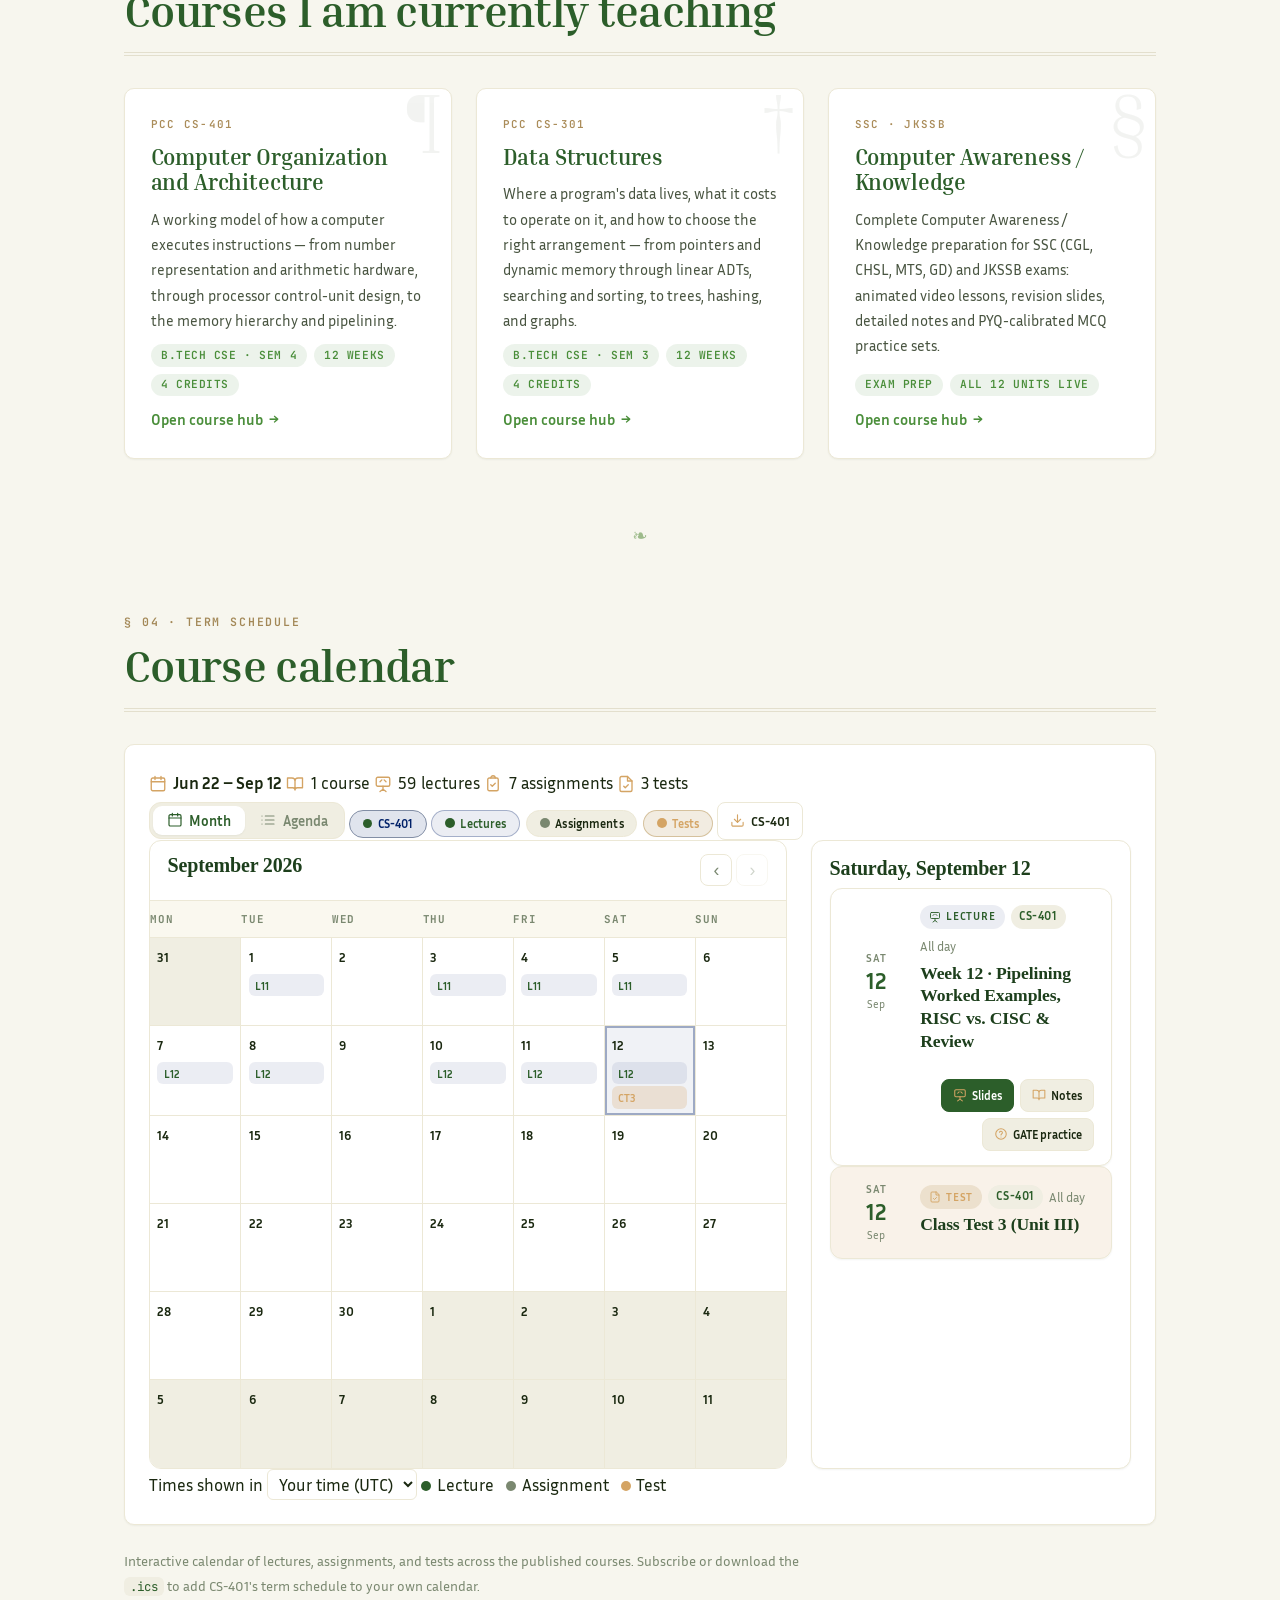
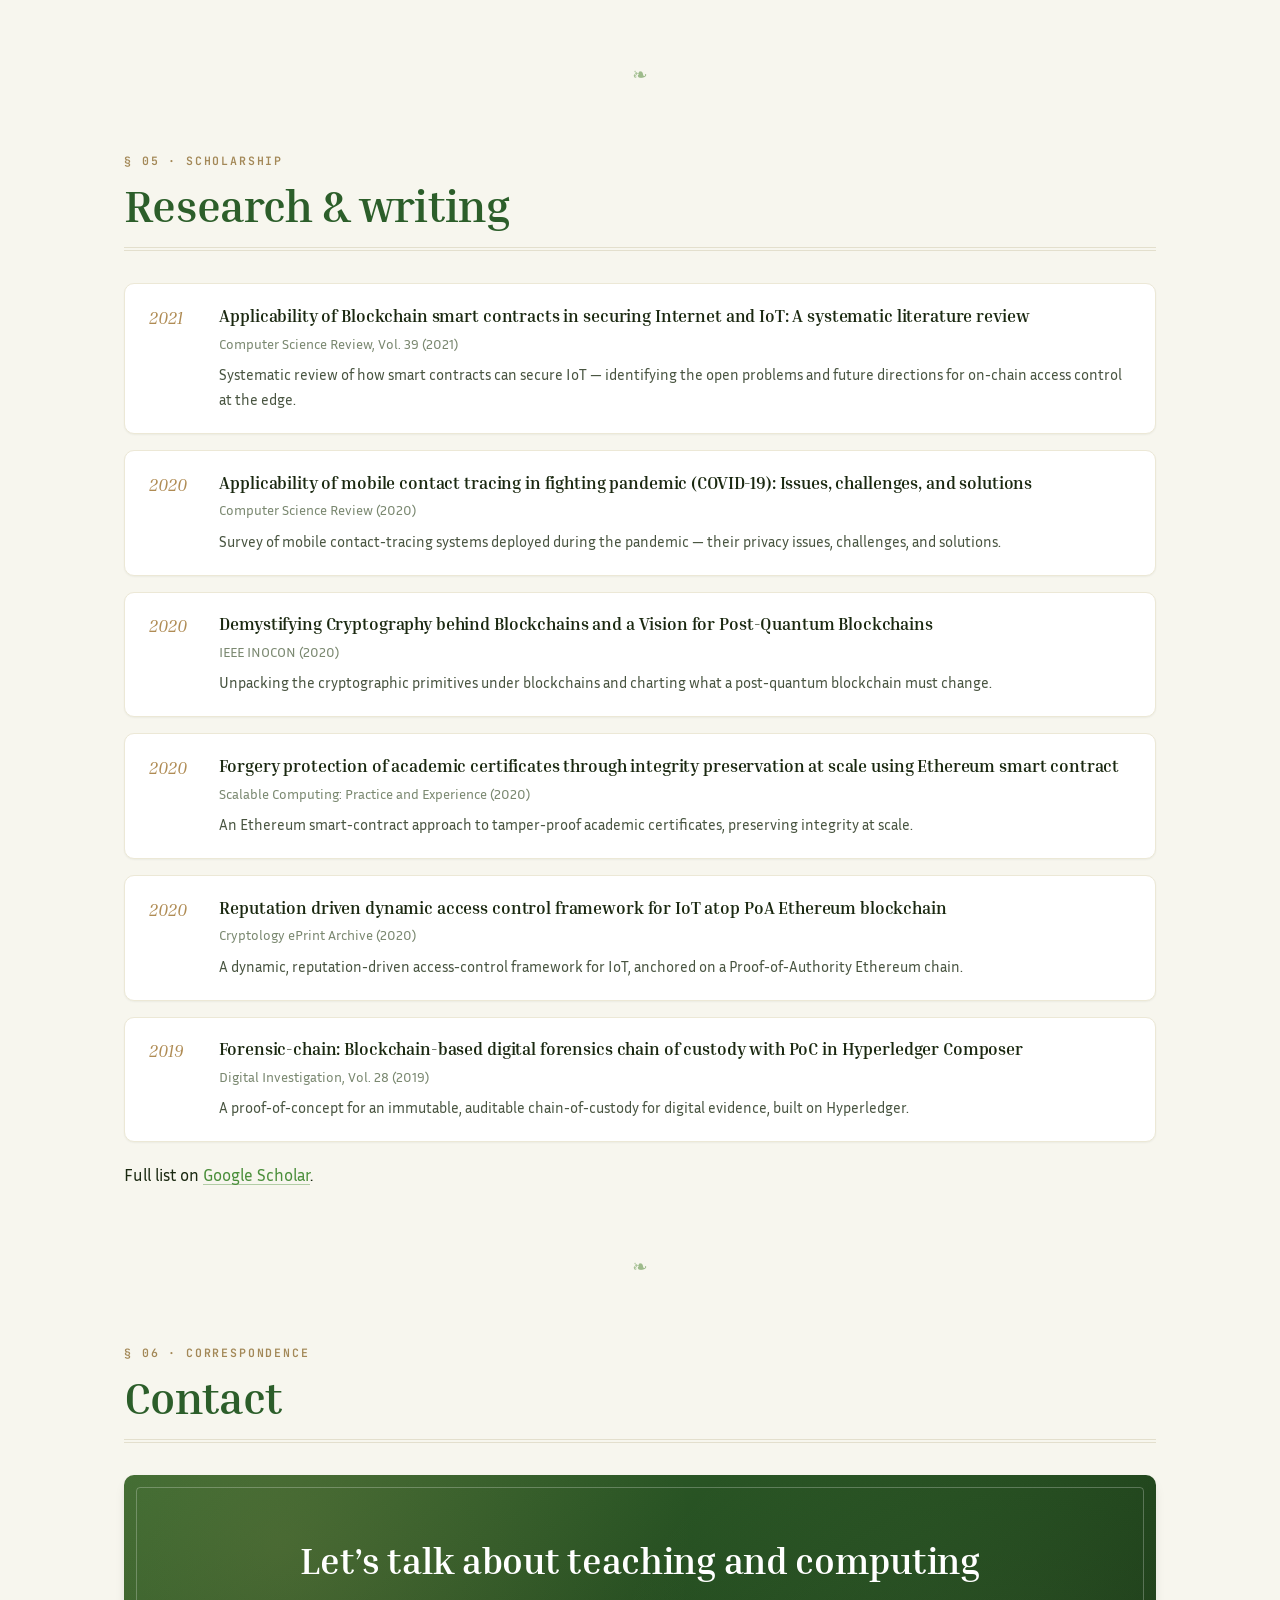
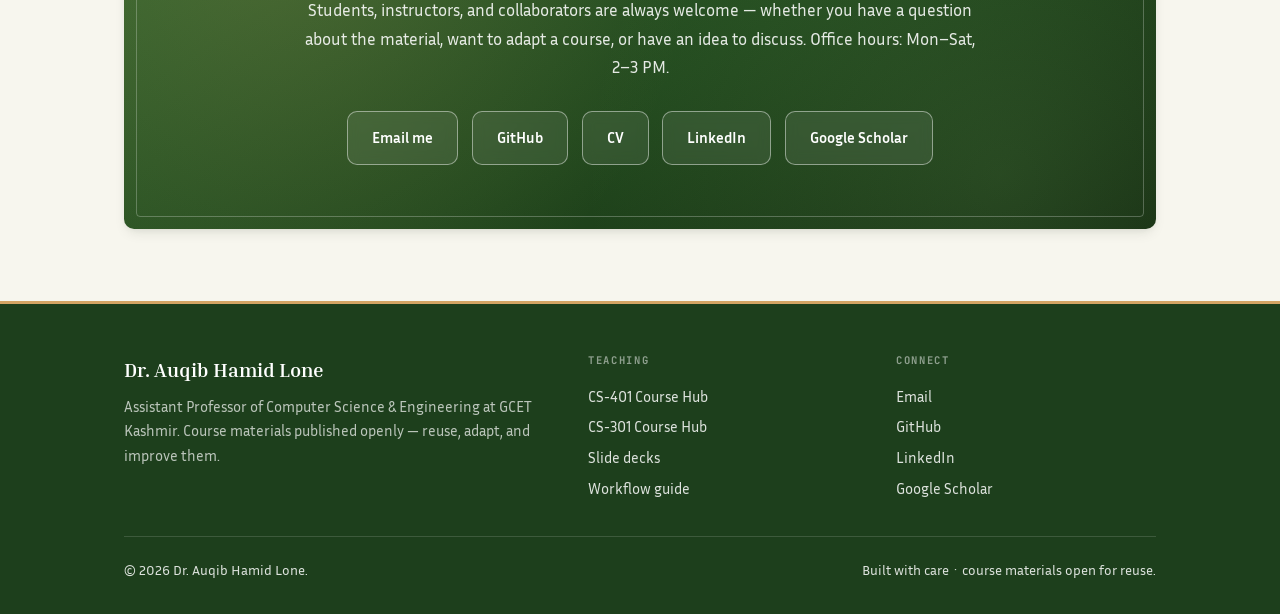
==== commit 5080c5a8: "Books menu as image-only cards; open PDF links in new tabs - Course hub books menu: pure image/cover" ====
--- a/docs/index.html
+++ b/docs/index.html
@@ -313,7 +313,7 @@
         <div class="hero-cta">
           <a class="btn btn-glass" href="mailto:auqib.cse@gcetkashmir.ac.in">Email me</a>
           <a class="btn btn-glass" href="https://github.com/AUQIB92">GitHub</a>
-          <a class="btn btn-glass" href="CV/Auqib-Hamid-Lone-CV.pdf">CV</a>
+          <a class="btn btn-glass" href="CV/Auqib-Hamid-Lone-CV.pdf" target="_blank" rel="noopener">CV</a>
           <a class="btn btn-glass" href="https://www.linkedin.com/in/dr-auqib-hamid-lone-45996067">LinkedIn</a>
           <a class="btn btn-glass" href="https://scholar.google.com/citations?user=Dr.-Auqib-Hamid-Lone">Google Scholar</a>
         </div>
--- a/docs/assets/site.css
+++ b/docs/assets/site.css
@@ -922,6 +922,71 @@
 .tile.coming { opacity: 0.75; }
 .tile.coming:hover { transform: none; box-shadow: var(--shadow-xs); }
 
+/* ---------- Book download cards (course hub) — image buttons ---------- */
+
+.book-grid {
+  display: grid;
+  grid-template-columns: repeat(2, minmax(0, 1fr));
+  gap: 1.4rem;
+  max-width: 880px;
+  margin: 0 auto;
+}
+@media (max-width: 720px) { .book-grid { grid-template-columns: 1fr; max-width: 440px; } }
+
+.book-card {
+  position: relative;
+  display: block;
+  overflow: hidden;
+  border-radius: var(--radius);
+  border: 1px solid var(--border-soft);
+  background: var(--surface-sunken);
+  box-shadow: var(--shadow);
+  transition: transform var(--med) var(--ease), box-shadow var(--med) var(--ease), border-color var(--med) var(--ease);
+}
+.book-card:hover,
+.book-card:focus-visible { transform: translateY(-5px); box-shadow: var(--shadow-md); border-color: var(--border); }
+.book-card:focus-visible { outline: 3px solid var(--secondary); outline-offset: 3px; }
+@media (prefers-color-scheme: dark) { .book-card { border-color: var(--border); } }
+
+.book-card img { display: block; width: 100%; height: auto; }
+
+/* Hover affordance: dim the cover, reveal a centred download button. */
+.book-card::before {
+  content: "";
+  position: absolute;
+  inset: 0;
+  background: radial-gradient(120% 90% at 50% 50%, rgba(10, 20, 10, 0.28), rgba(10, 20, 10, 0.5));
+  opacity: 0;
+  pointer-events: none;
+  transition: opacity var(--med) var(--ease);
+}
+.book-card::after {
+  content: "Download PDF \2193";
+  position: absolute;
+  top: 50%;
+  left: 50%;
+  transform: translate(-50%, -50%) scale(0.94);
+  font-family: var(--font-mono);
+  font-size: 0.74rem;
+  font-weight: 700;
+  letter-spacing: 0.1em;
+  text-transform: uppercase;
+  color: #fff;
+  background: var(--primary);
+  border: 1px solid rgba(255, 255, 255, 0.35);
+  padding: 0.6rem 1.2rem;
+  border-radius: var(--radius-pill);
+  box-shadow: var(--shadow-md);
+  opacity: 0;
+  pointer-events: none;
+  transition: opacity var(--med) var(--ease), transform var(--med) var(--ease);
+}
+.book-card:hover::before,
+.book-card:focus-visible::before { opacity: 1; }
+.book-card:hover::after,
+.book-card:focus-visible::after { opacity: 1; transform: translate(-50%, -50%) scale(1); }
+@media (prefers-color-scheme: dark) { .book-card::after { color: #0a1005; } }
+
 /* ---------- Tables ---------- */
 
 .table-card {
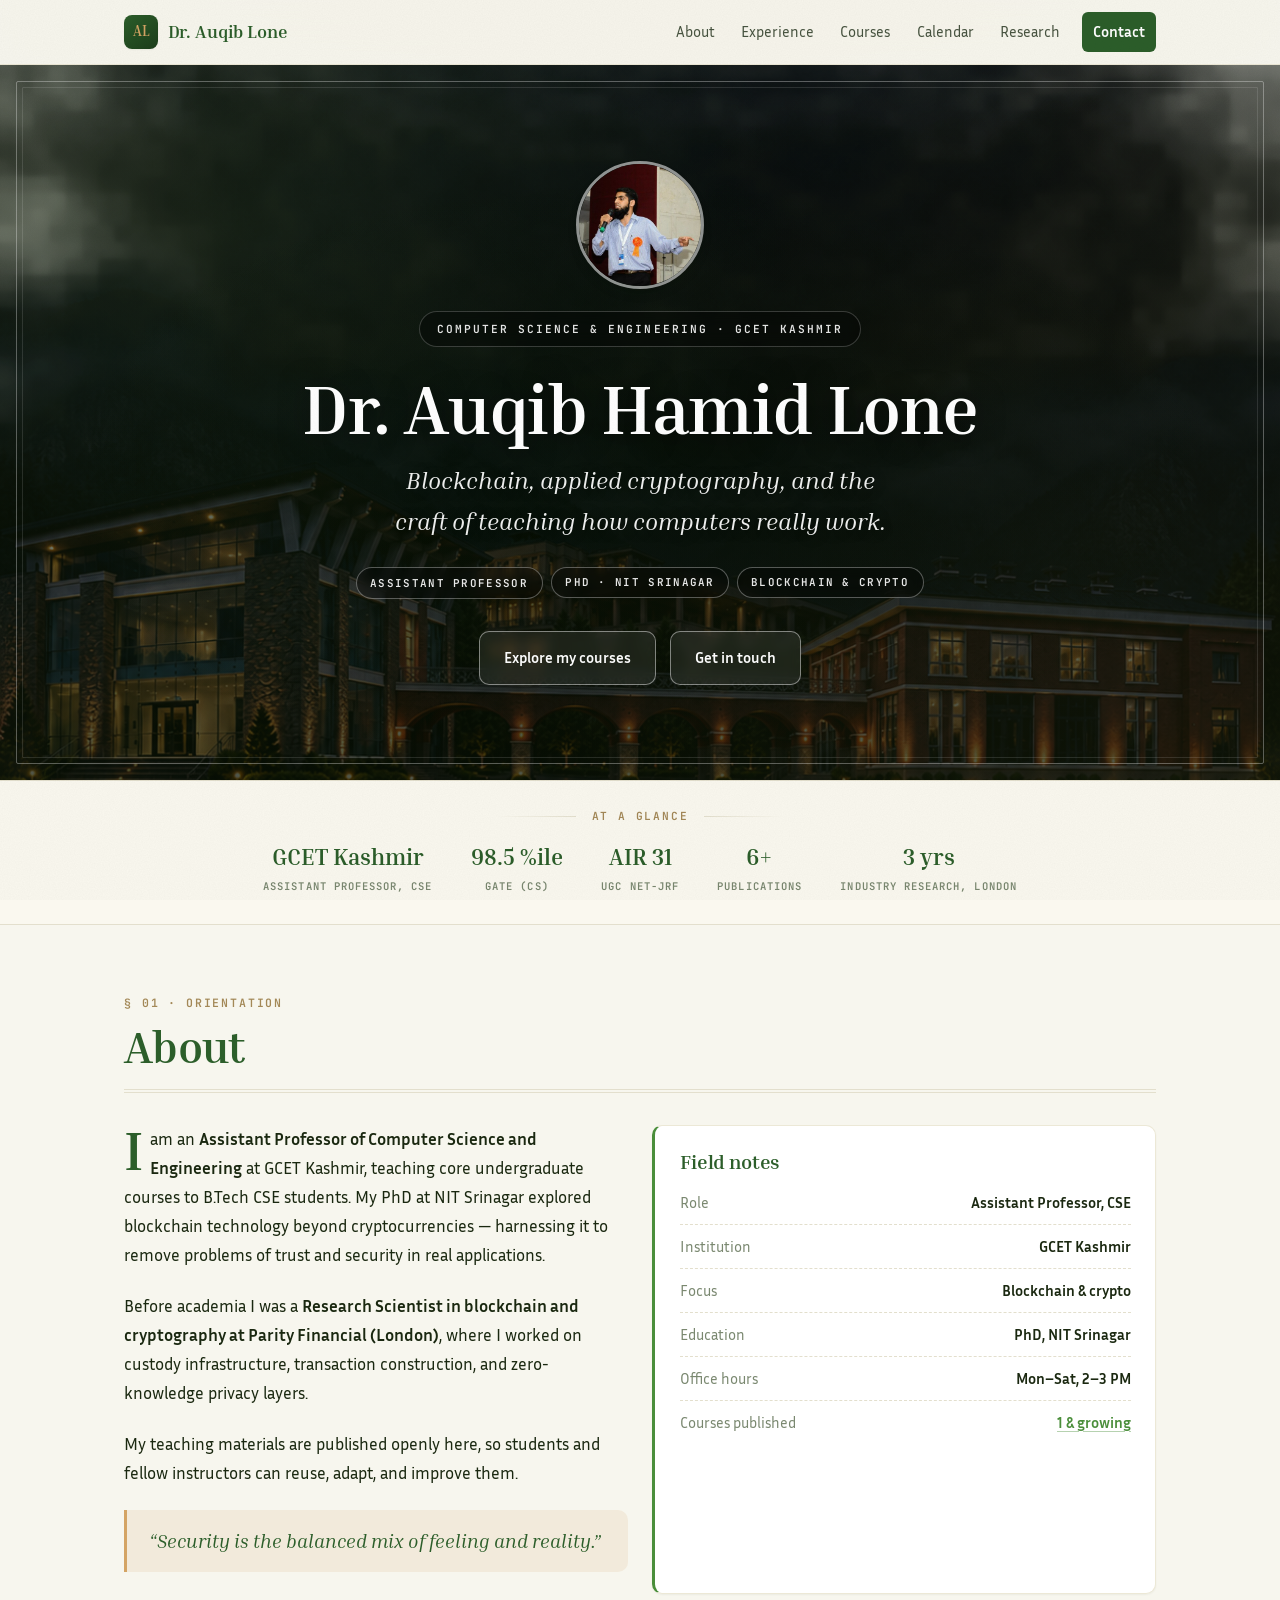
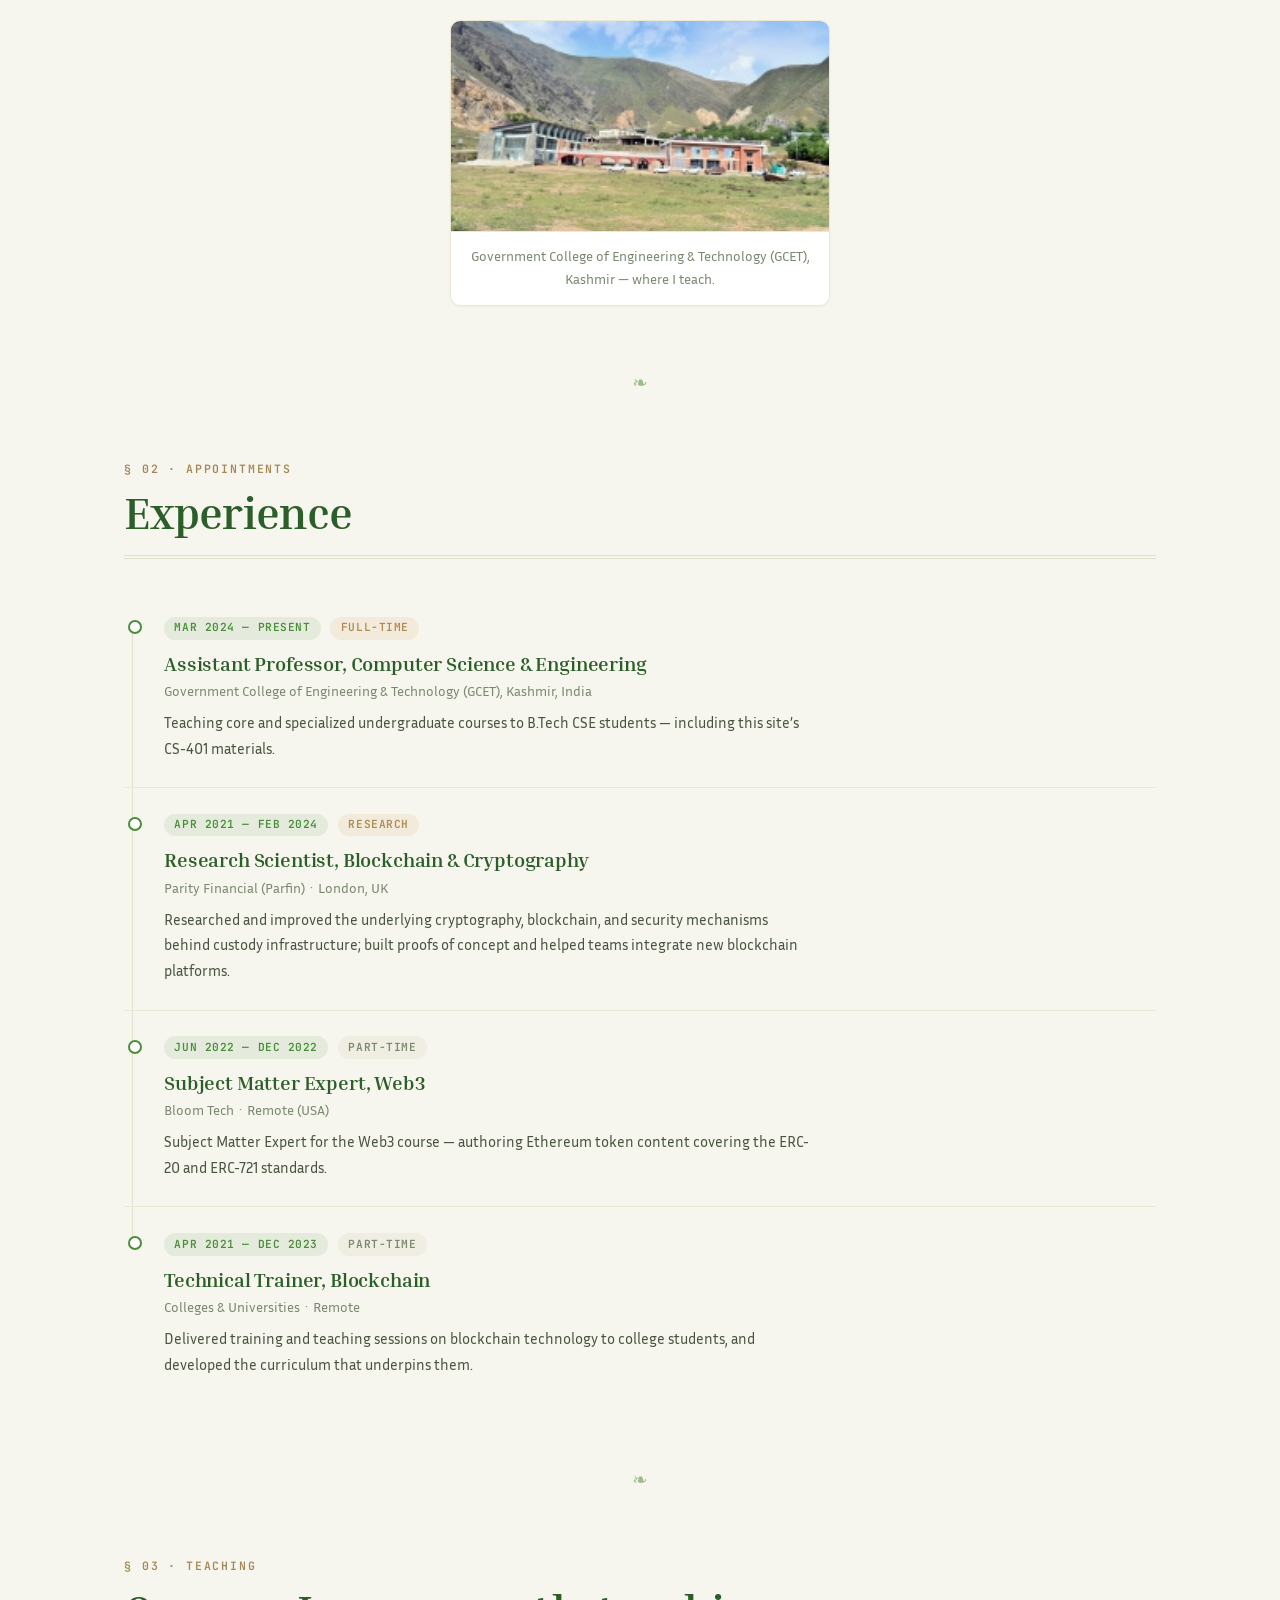
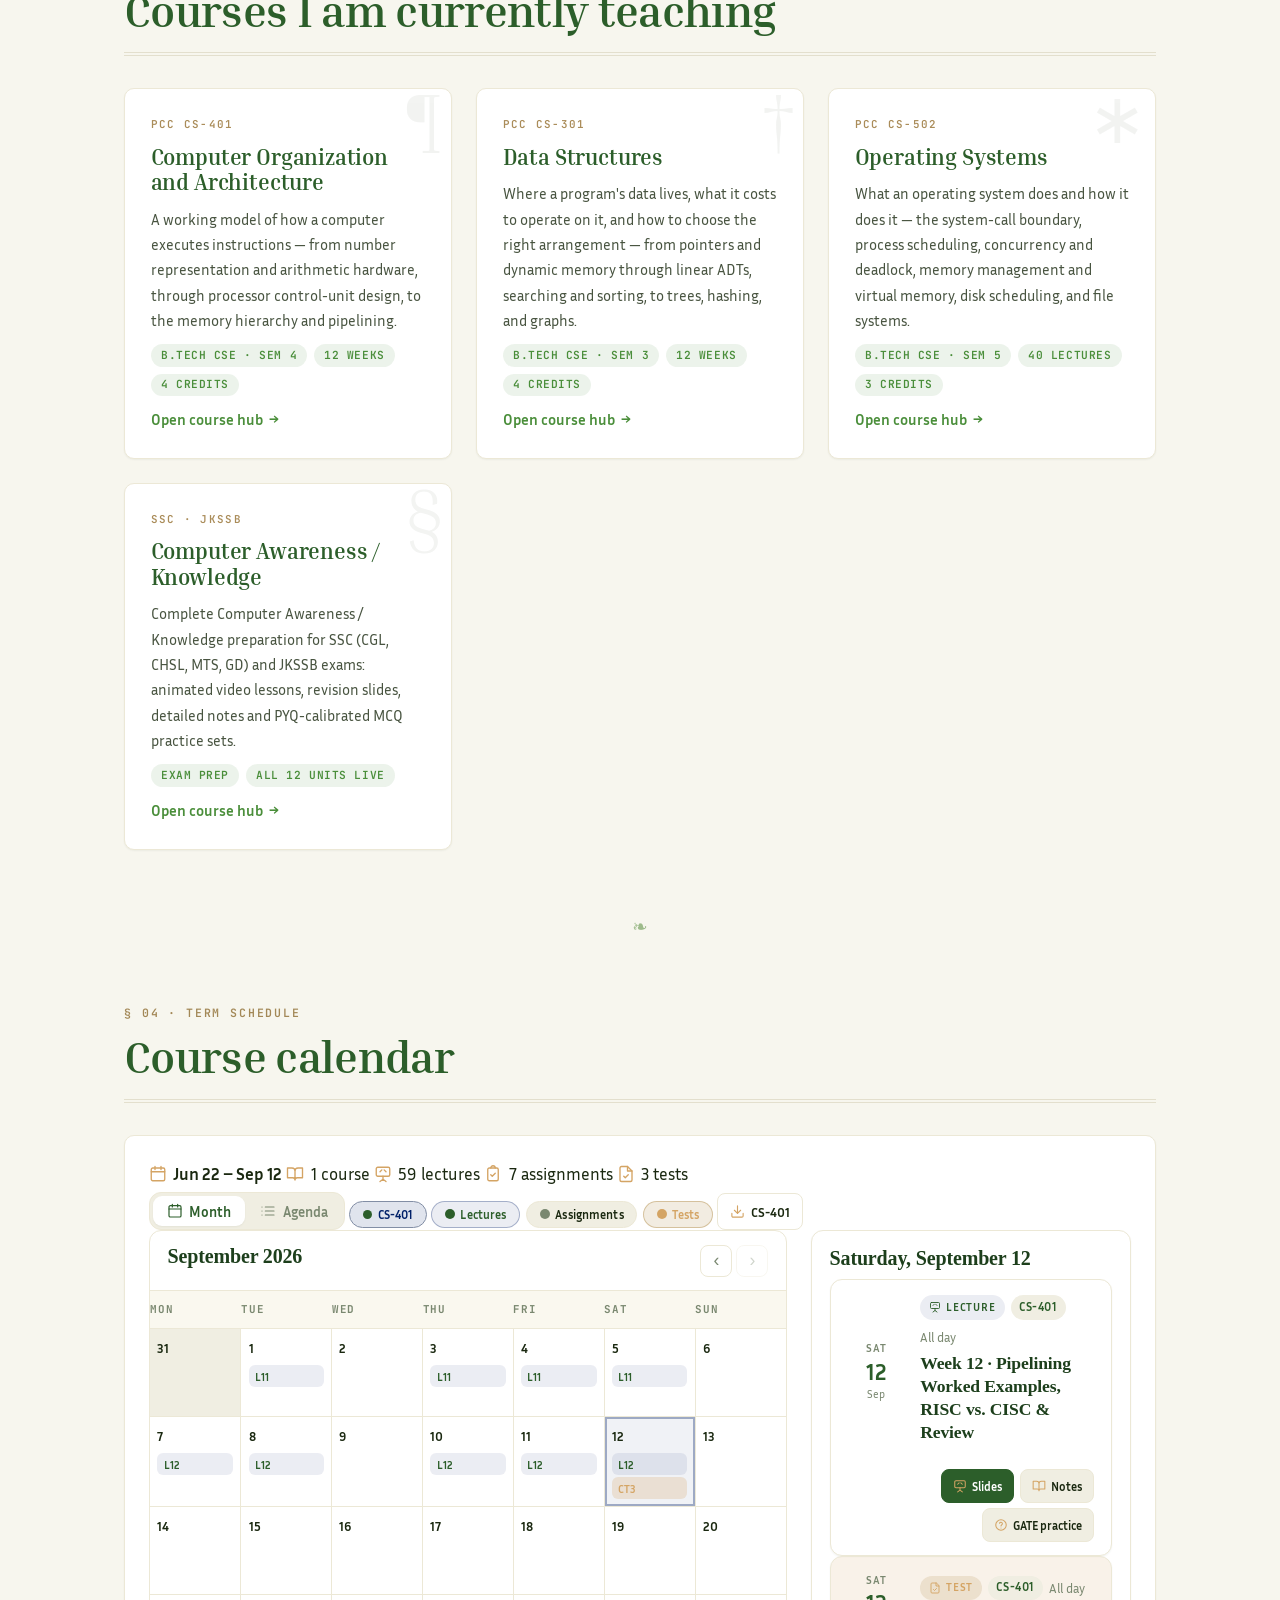
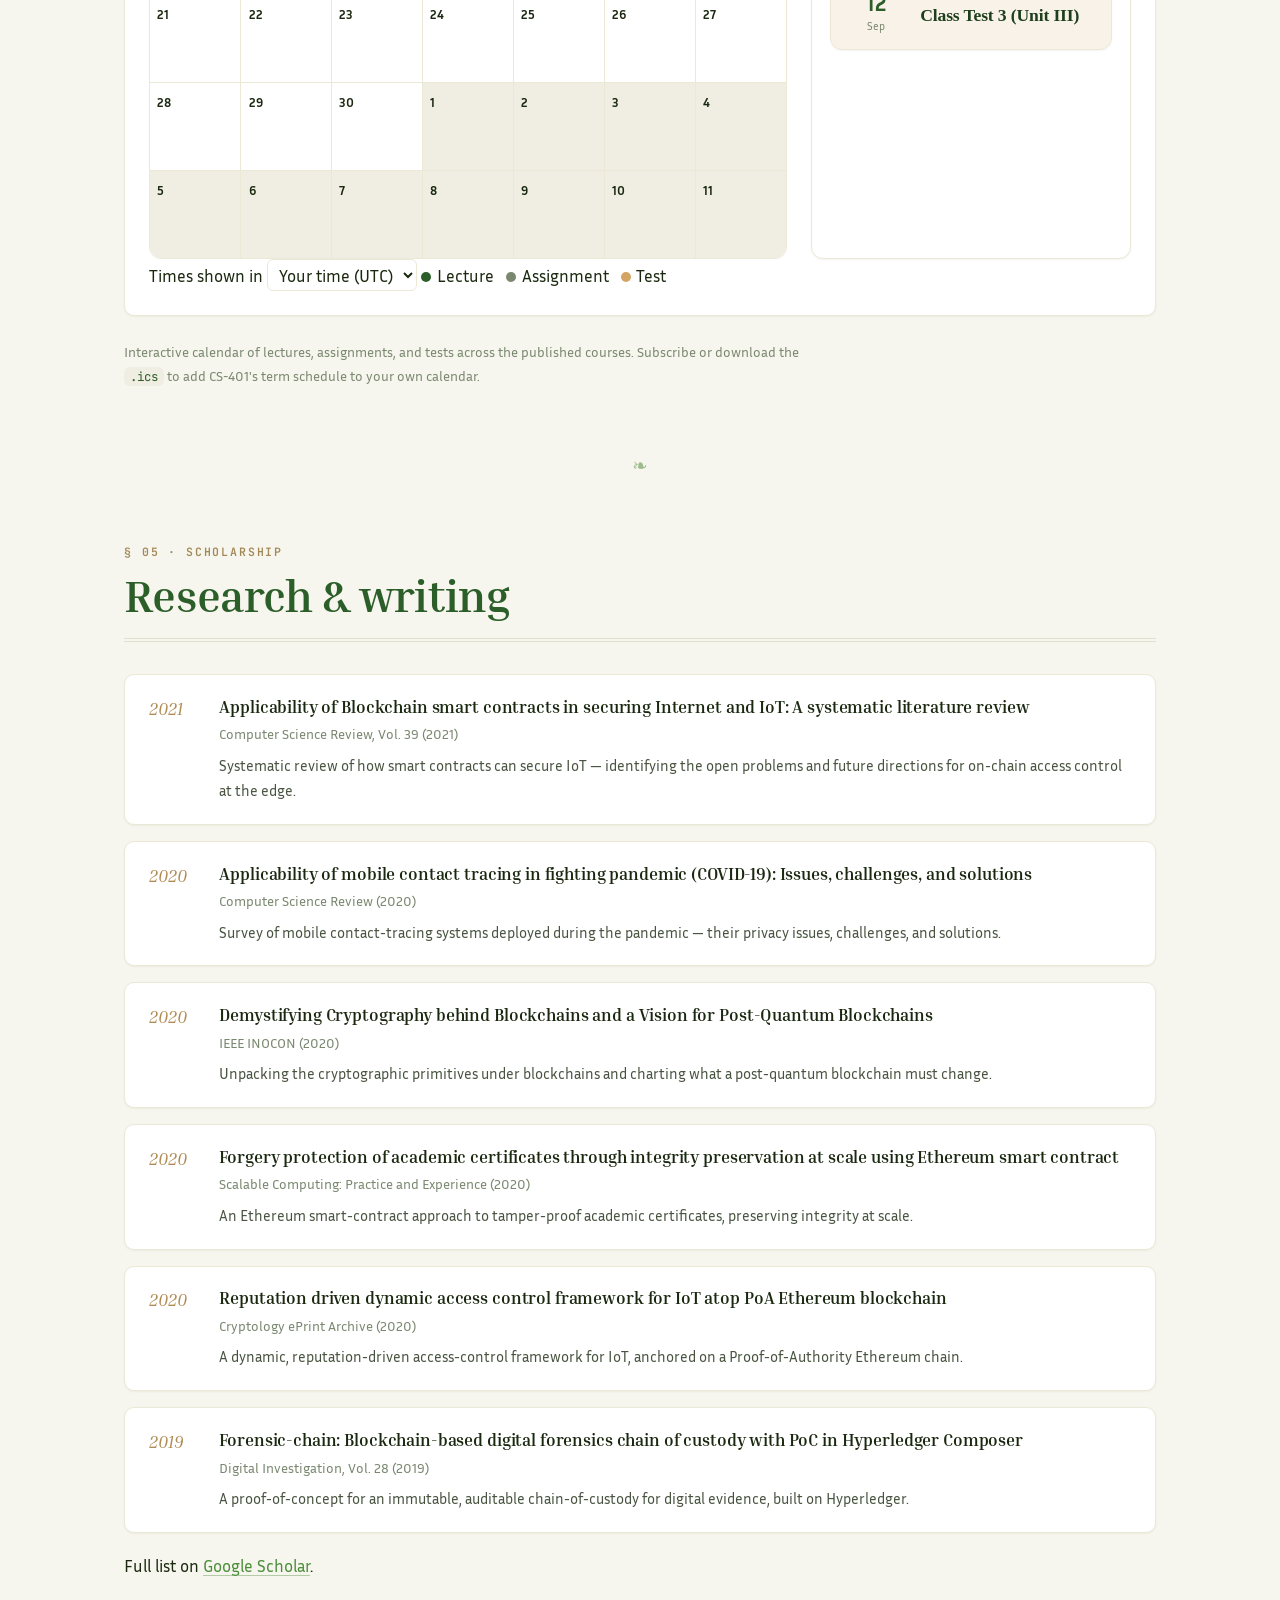
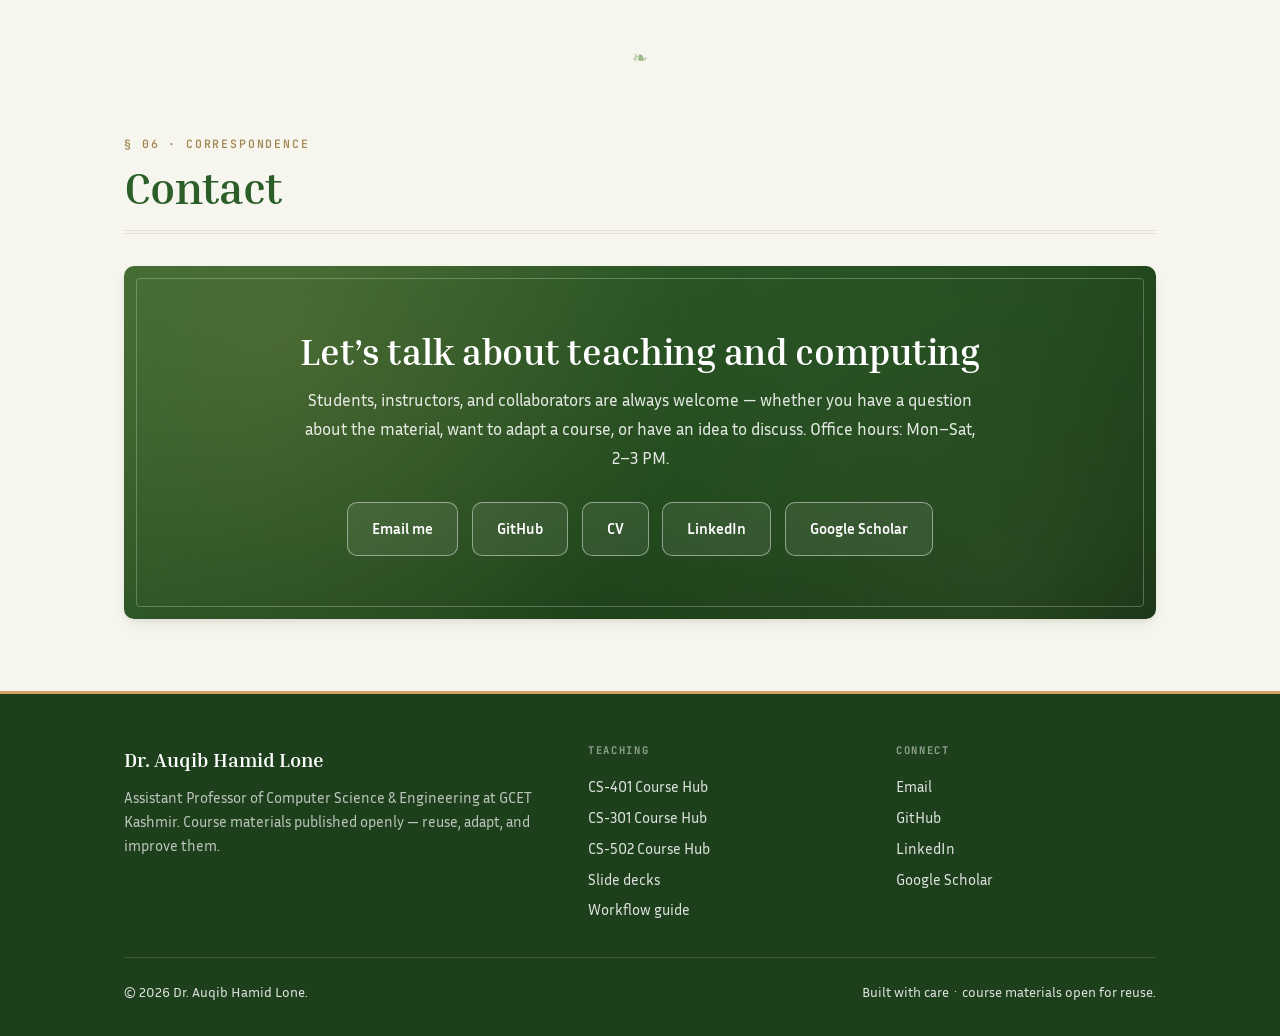
==== commit 057245b8: "Add CS502 Operating Systems course and Lecture 1 Scaffold a new Operating Systems course (PCC CS-502" ====
--- a/docs/index.html
+++ b/docs/index.html
@@ -204,6 +204,17 @@
           </span>
           <span class="go">Open course hub</span>
         </a>
+        <a class="tile" href="courses/cs502/" data-glyph="&lowast;">
+          <span class="kicker">PCC CS-502</span>
+          <h3>Operating Systems</h3>
+          <p>What an operating system does and how it does it — the system-call boundary, process scheduling, concurrency and deadlock, memory management and virtual memory, disk scheduling, and file systems.</p>
+          <span class="meta">
+            <span class="badge">B.Tech CSE &middot; Sem 5</span>
+            <span class="badge">40 lectures</span>
+            <span class="badge">3 credits</span>
+          </span>
+          <span class="go">Open course hub</span>
+        </a>
         <a class="tile" href="courses/jkssb/" data-glyph="&sect;">
           <span class="kicker">SSC &middot; JKSSB</span>
           <h3>Computer Awareness / Knowledge</h3>
@@ -336,6 +347,7 @@
           <ul class="footer-nav">
             <li><a href="courses/cs401/">CS-401 Course Hub</a></li>
             <li><a href="courses/cs301/">CS-301 Course Hub</a></li>
+            <li><a href="courses/cs502/">CS-502 Course Hub</a></li>
             <li><a href="slides/CS401/">Slide decks</a></li>
             <li><a href="workflow-guide.html">Workflow guide</a></li>
           </ul>
--- a/docs/assets/site.css
+++ b/docs/assets/site.css
@@ -931,7 +931,11 @@
   max-width: 880px;
   margin: 0 auto;
 }
-@media (max-width: 720px) { .book-grid { grid-template-columns: 1fr; max-width: 440px; } }
+/* Phones: keep BOTH covers side-by-side so the two-book menu fits on screen. */
+@media (max-width: 720px) {
+  .book-grid { gap: 0.7rem; max-width: 100%; }
+  .book-card::after { font-size: 0.62rem; padding: 0.5rem 0.7rem; letter-spacing: 0.06em; }
+}
 
 .book-card {
   position: relative;
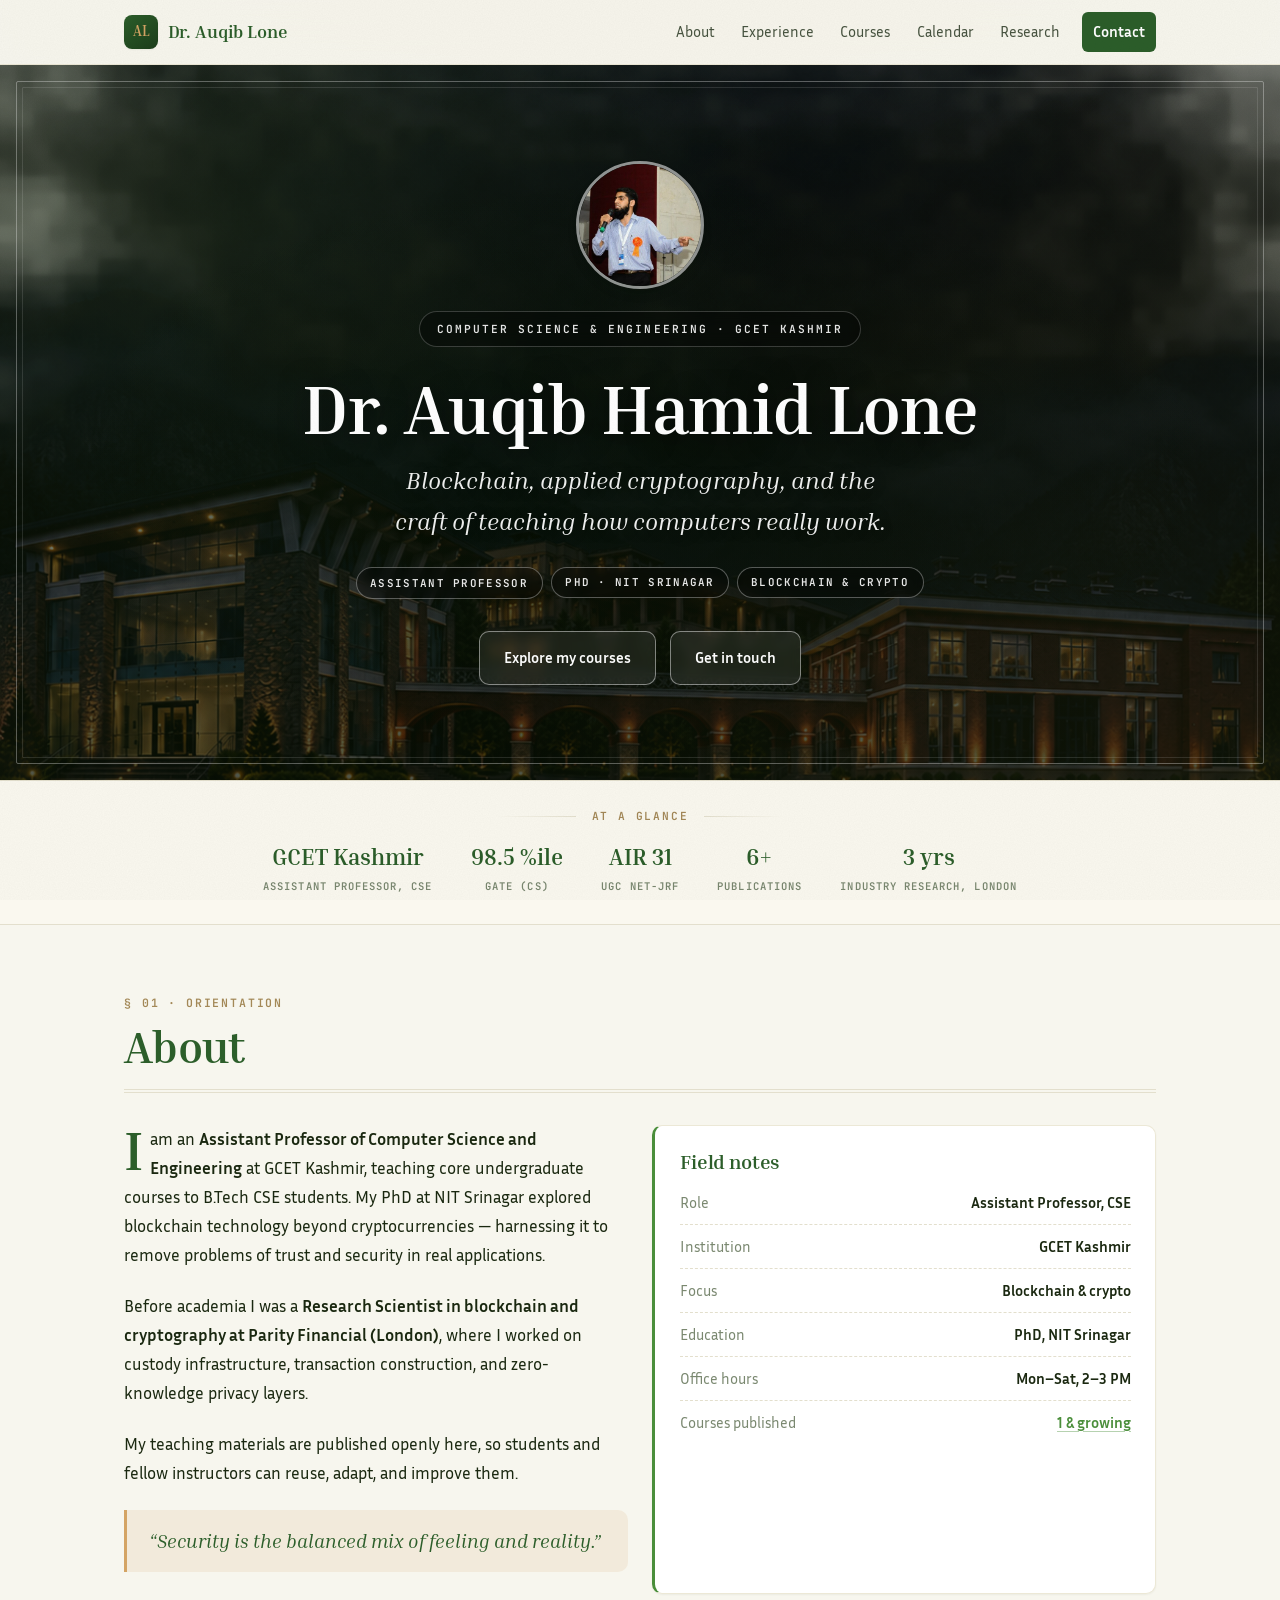
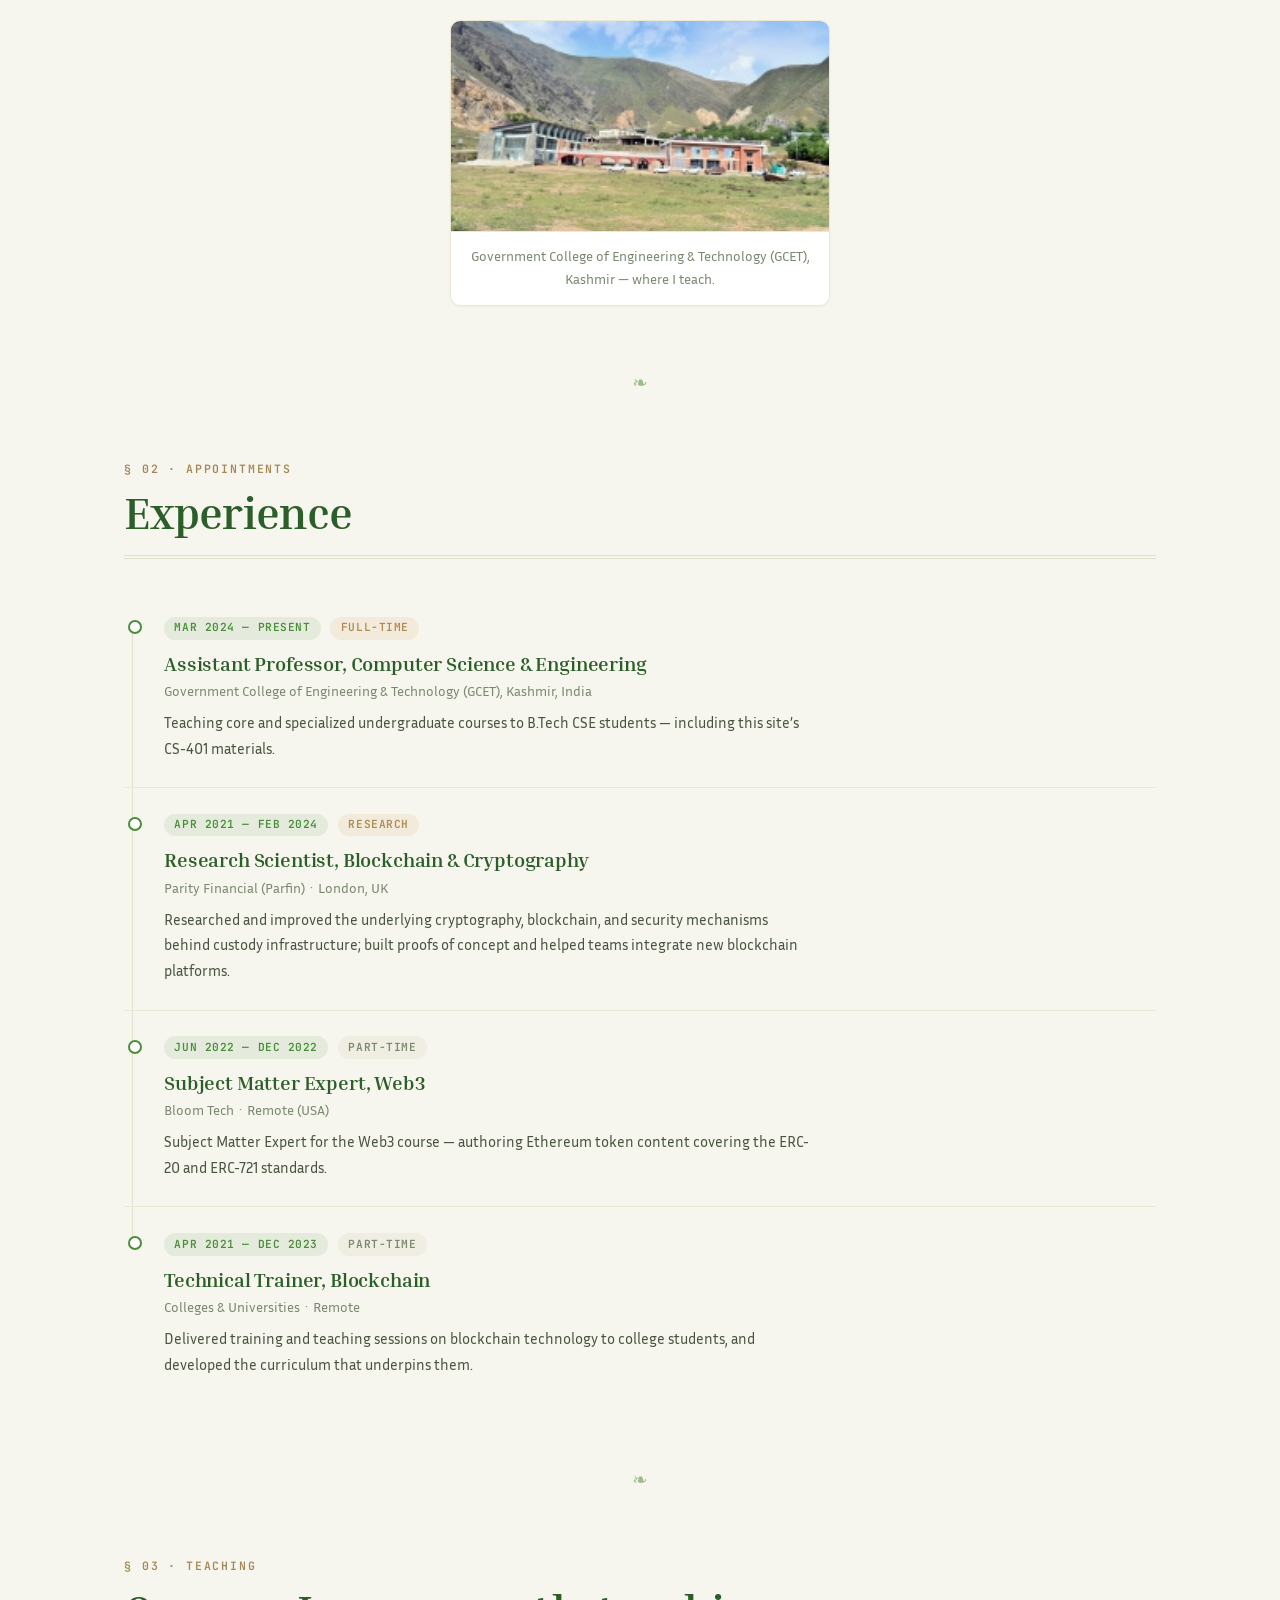
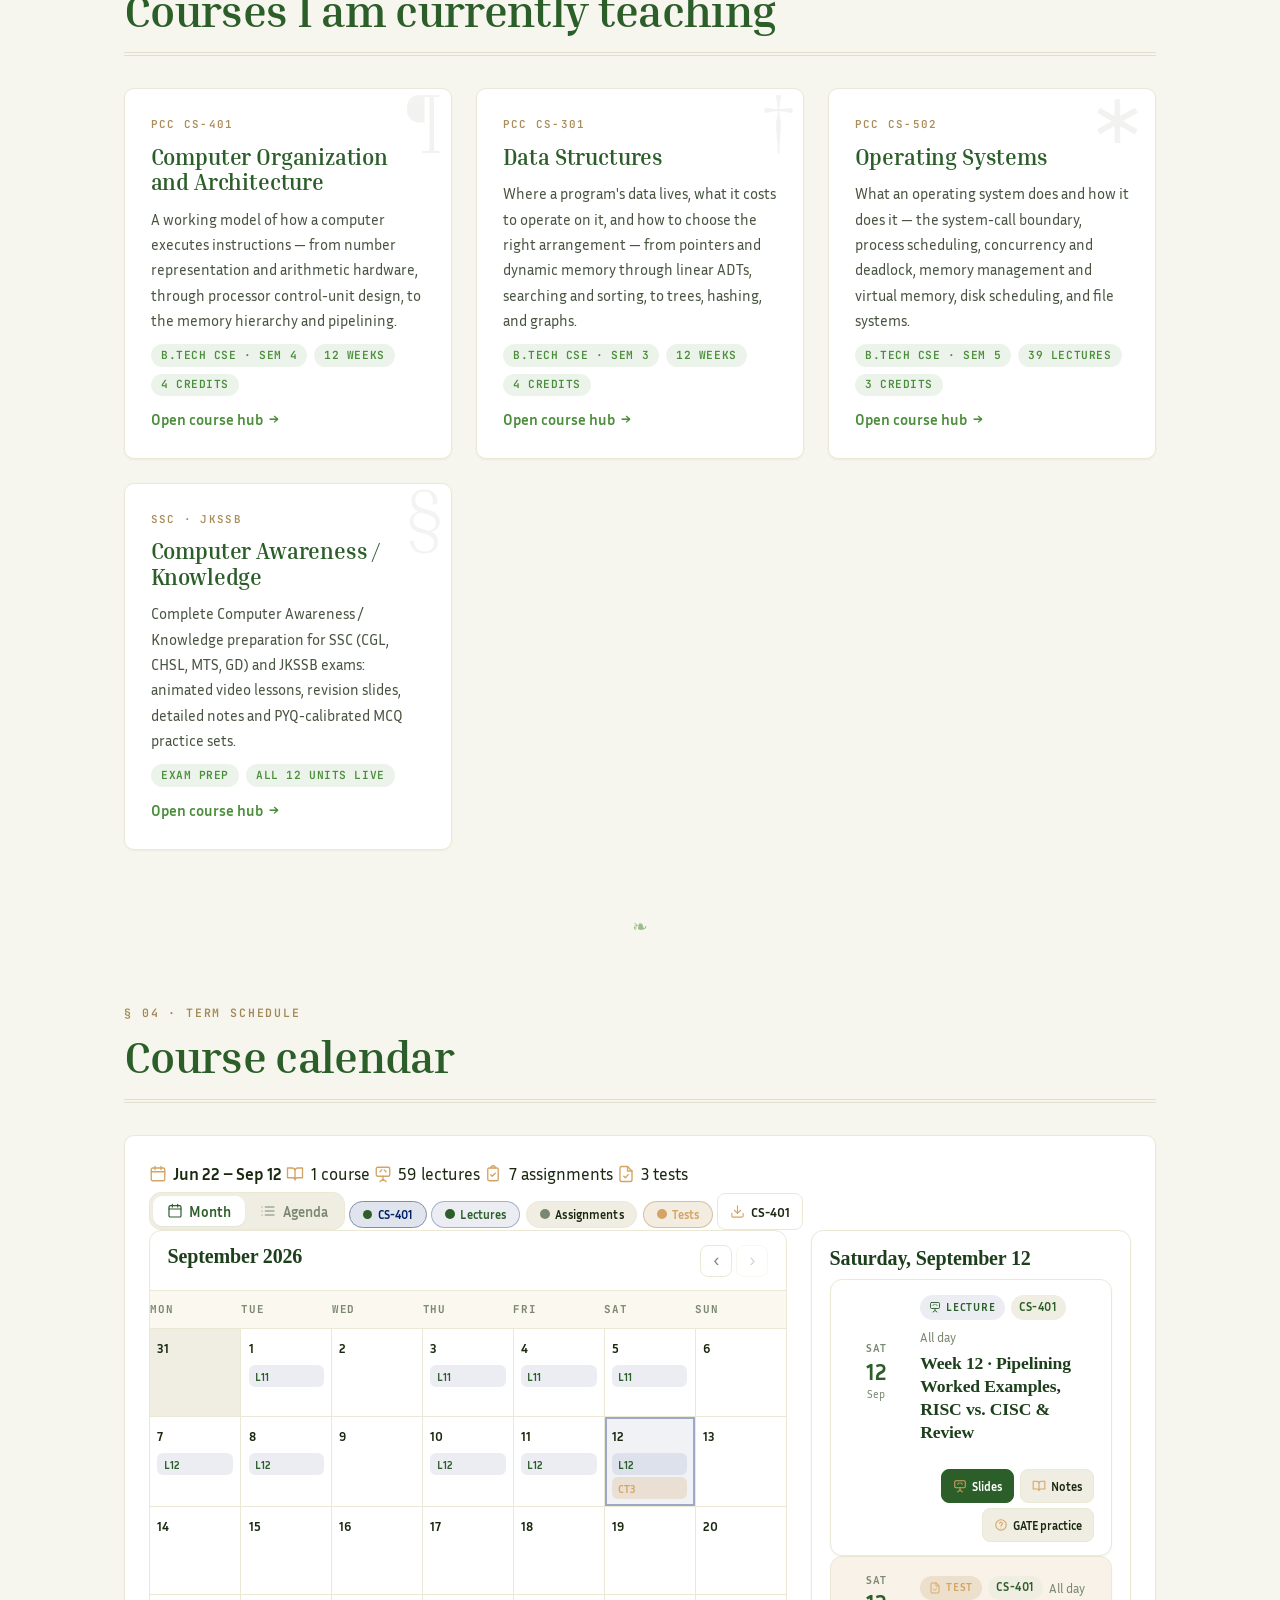
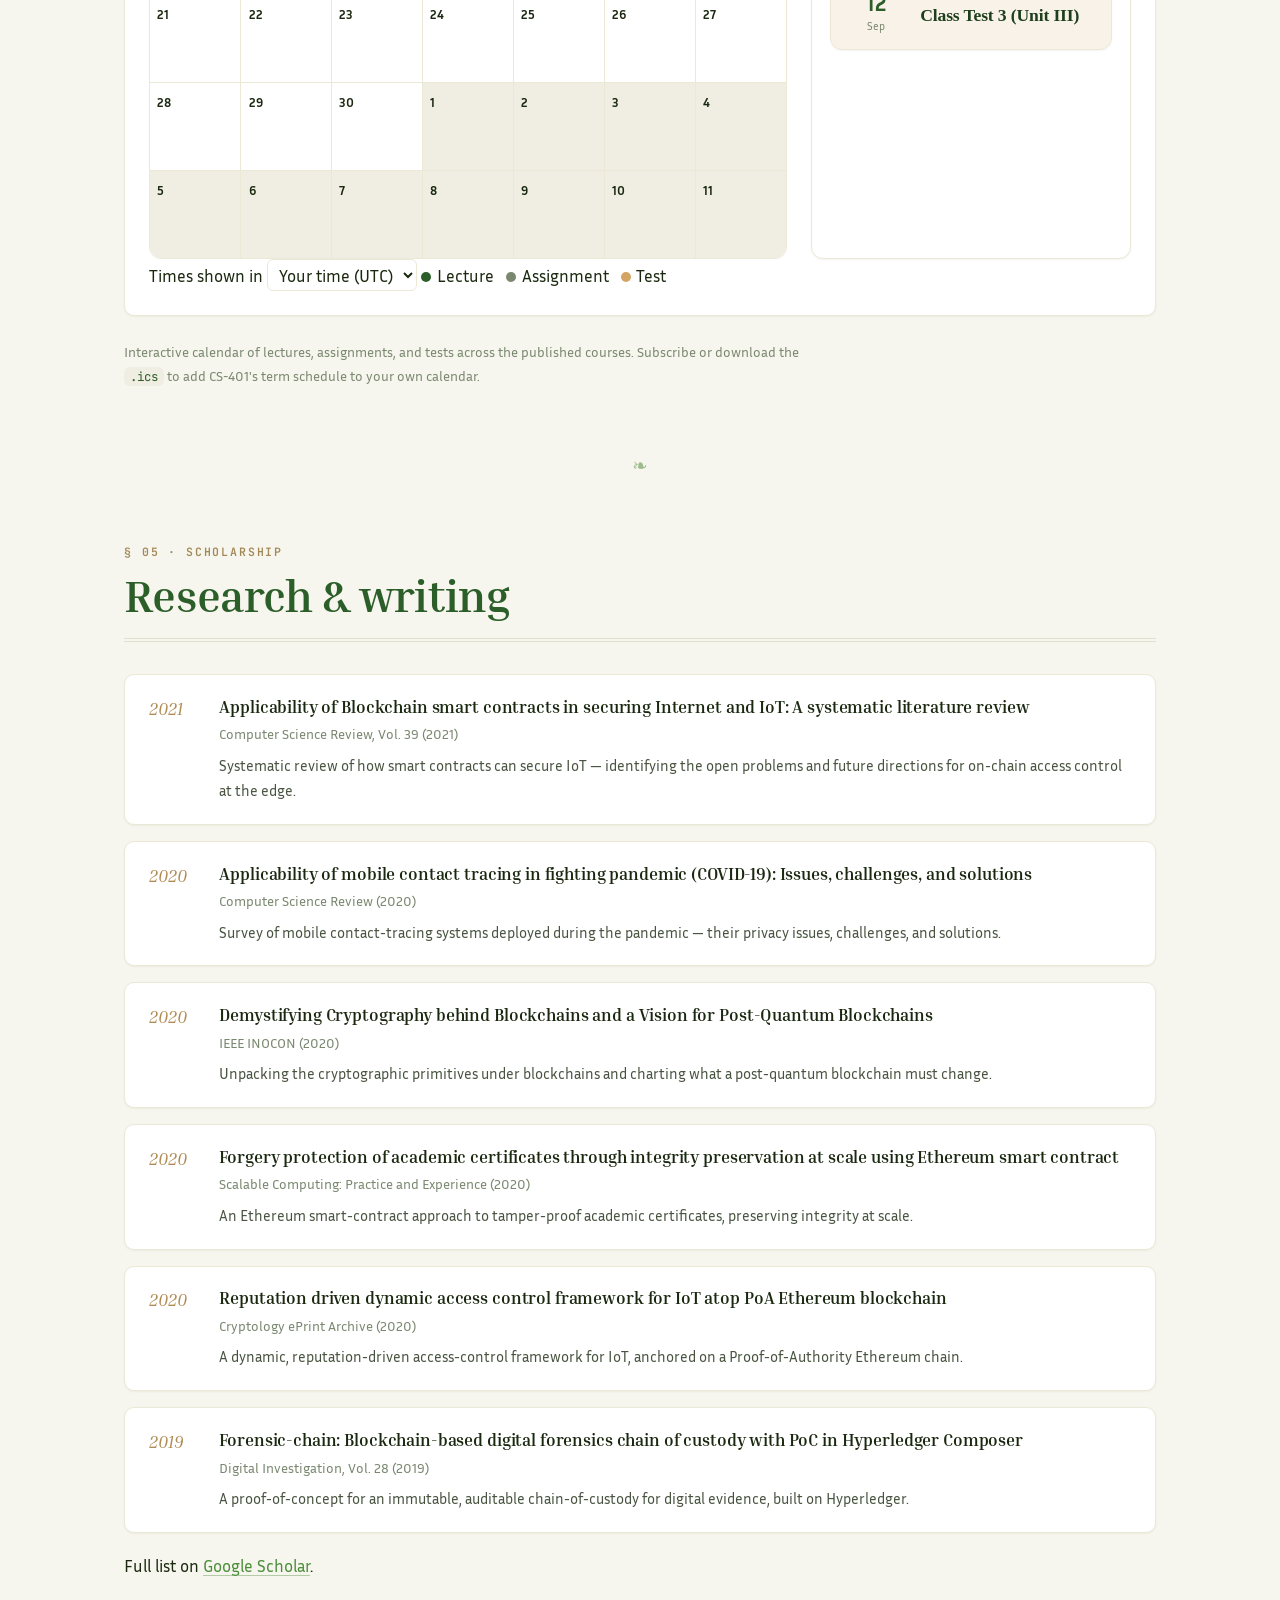
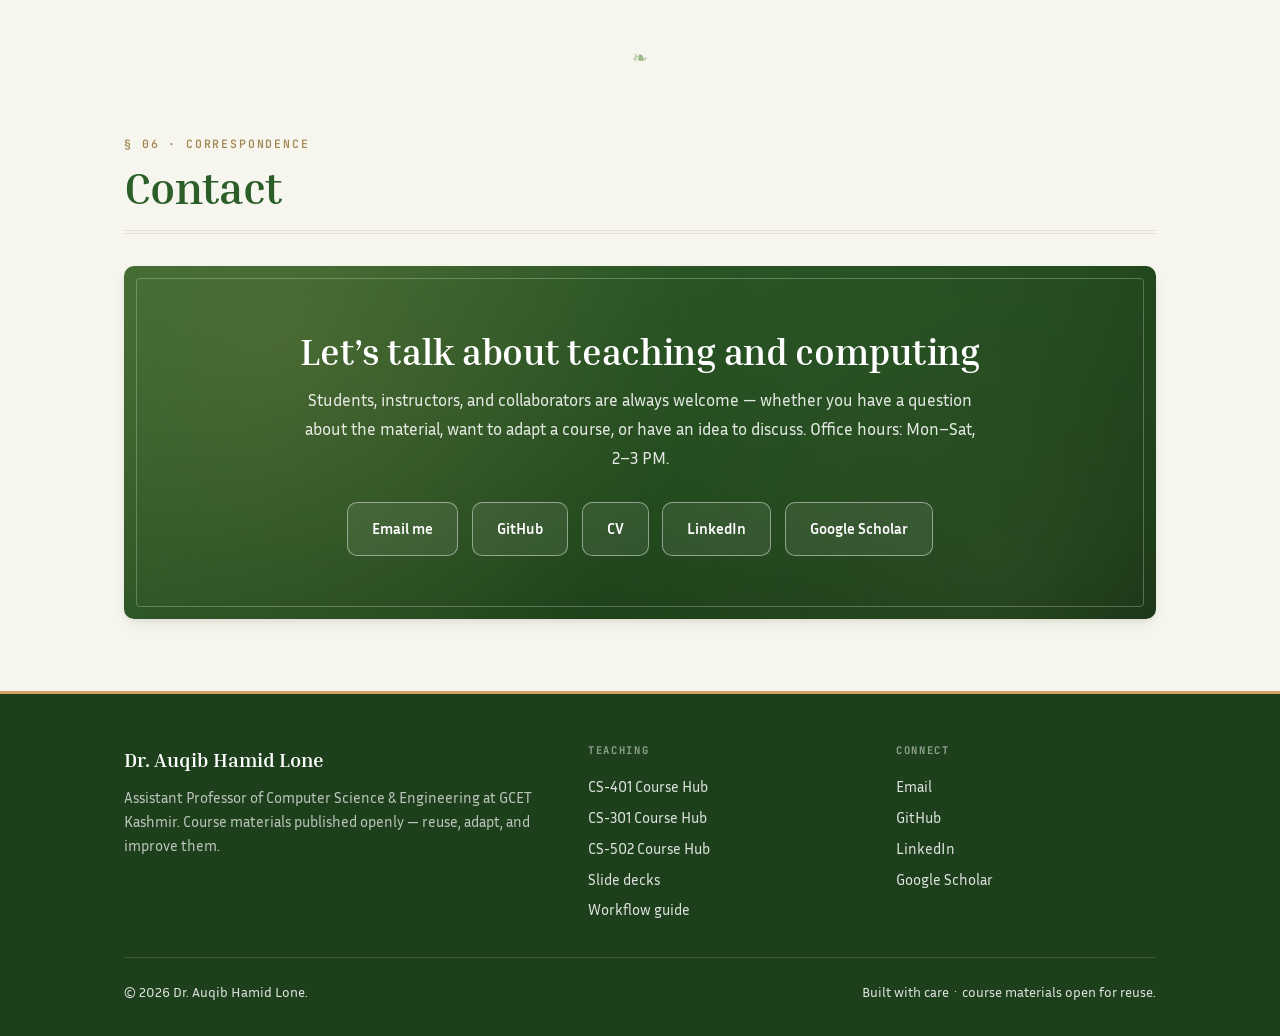
==== commit 1e69cd6c: "Remove CS502 Lecture 2 and renumber the course to 39 lectures Lecture 2 (computer-system organizatio" ====
--- a/docs/index.html
+++ b/docs/index.html
@@ -210,7 +210,7 @@
           <p>What an operating system does and how it does it — the system-call boundary, process scheduling, concurrency and deadlock, memory management and virtual memory, disk scheduling, and file systems.</p>
           <span class="meta">
             <span class="badge">B.Tech CSE &middot; Sem 5</span>
-            <span class="badge">40 lectures</span>
+            <span class="badge">39 lectures</span>
             <span class="badge">3 credits</span>
           </span>
           <span class="go">Open course hub</span>
